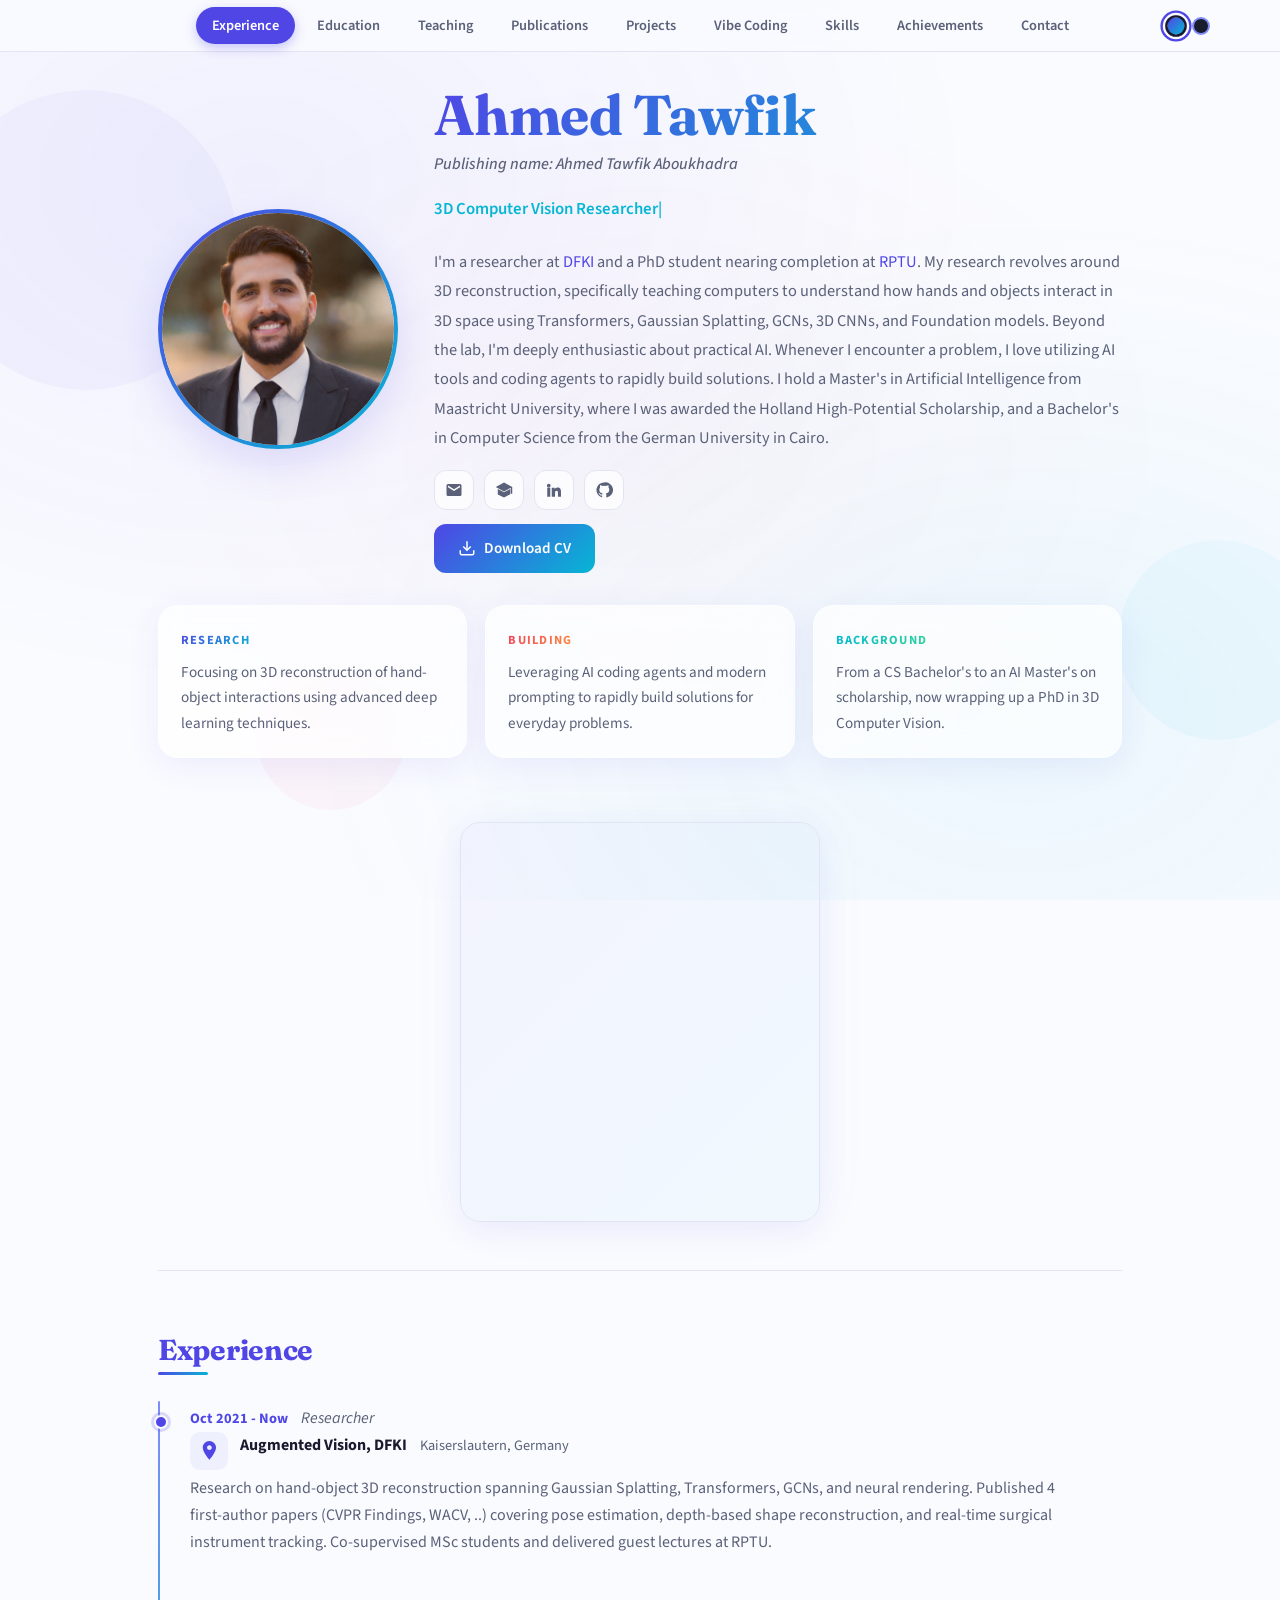
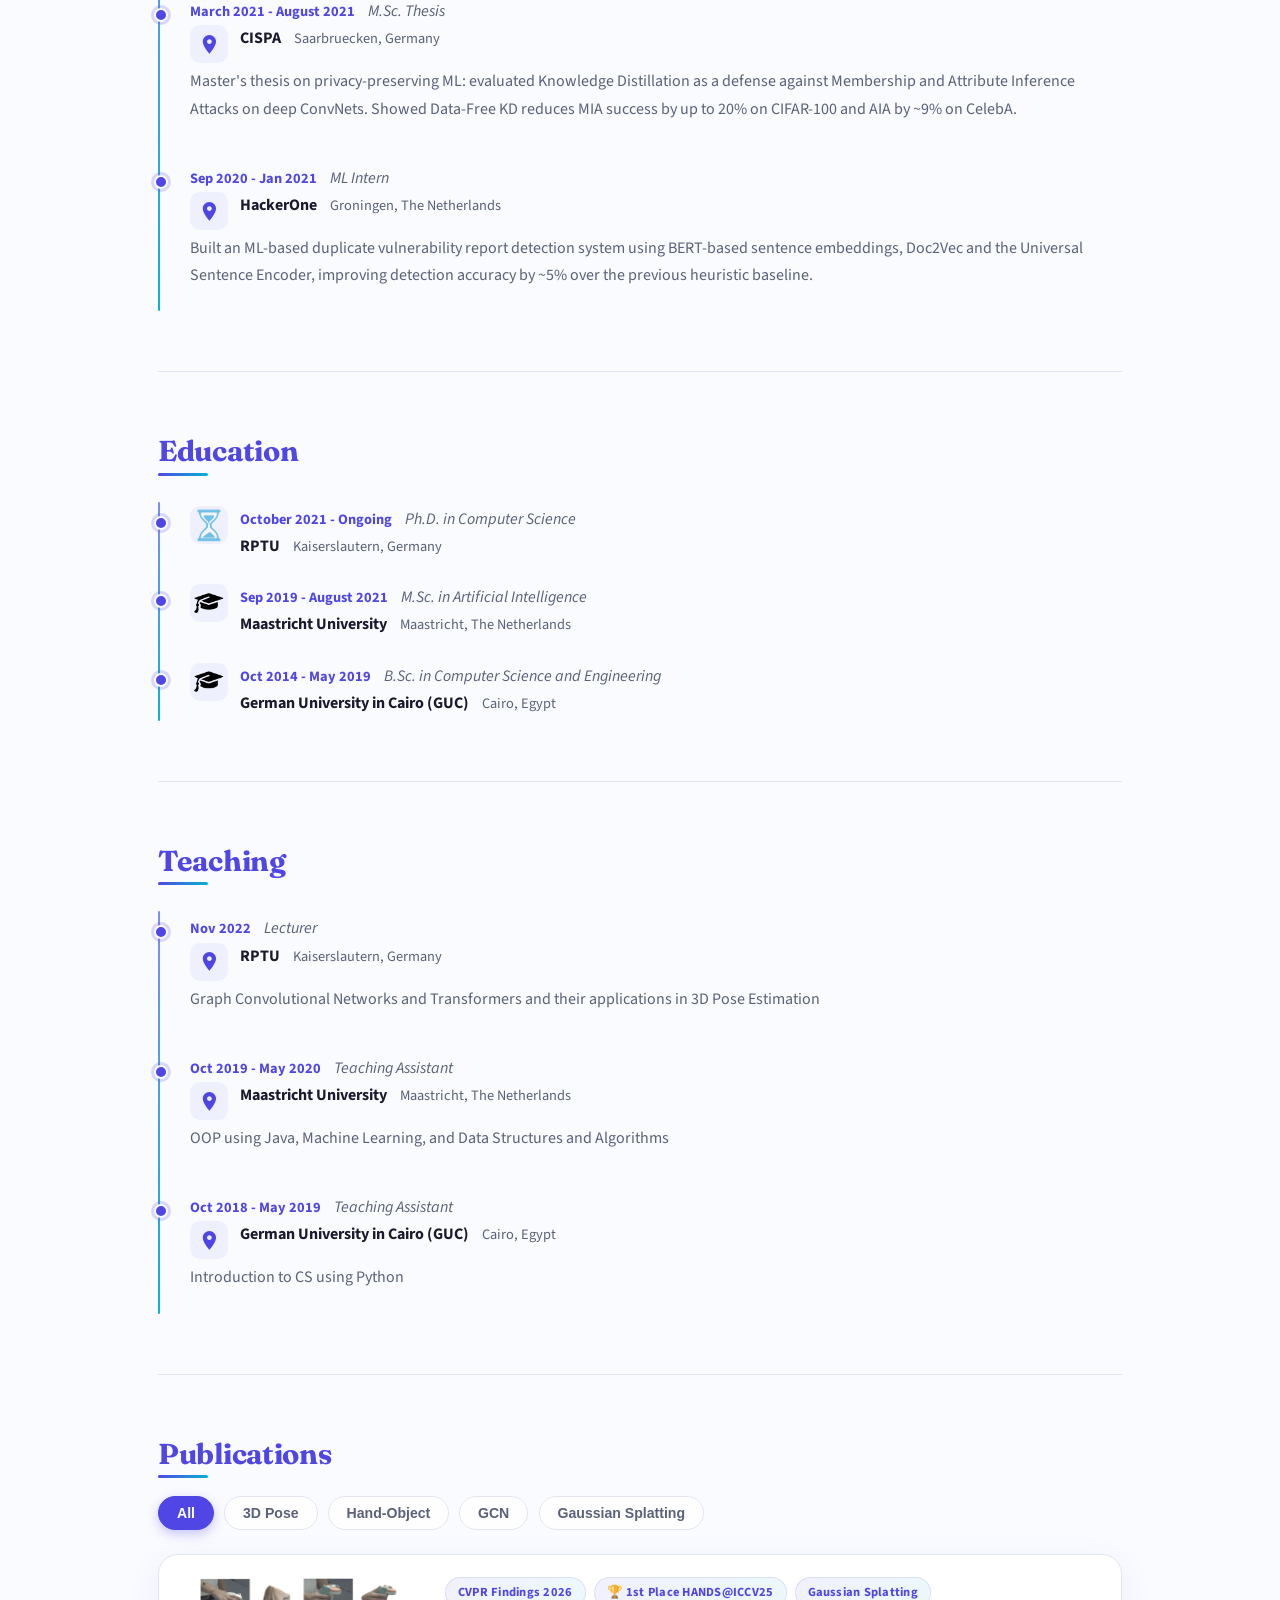
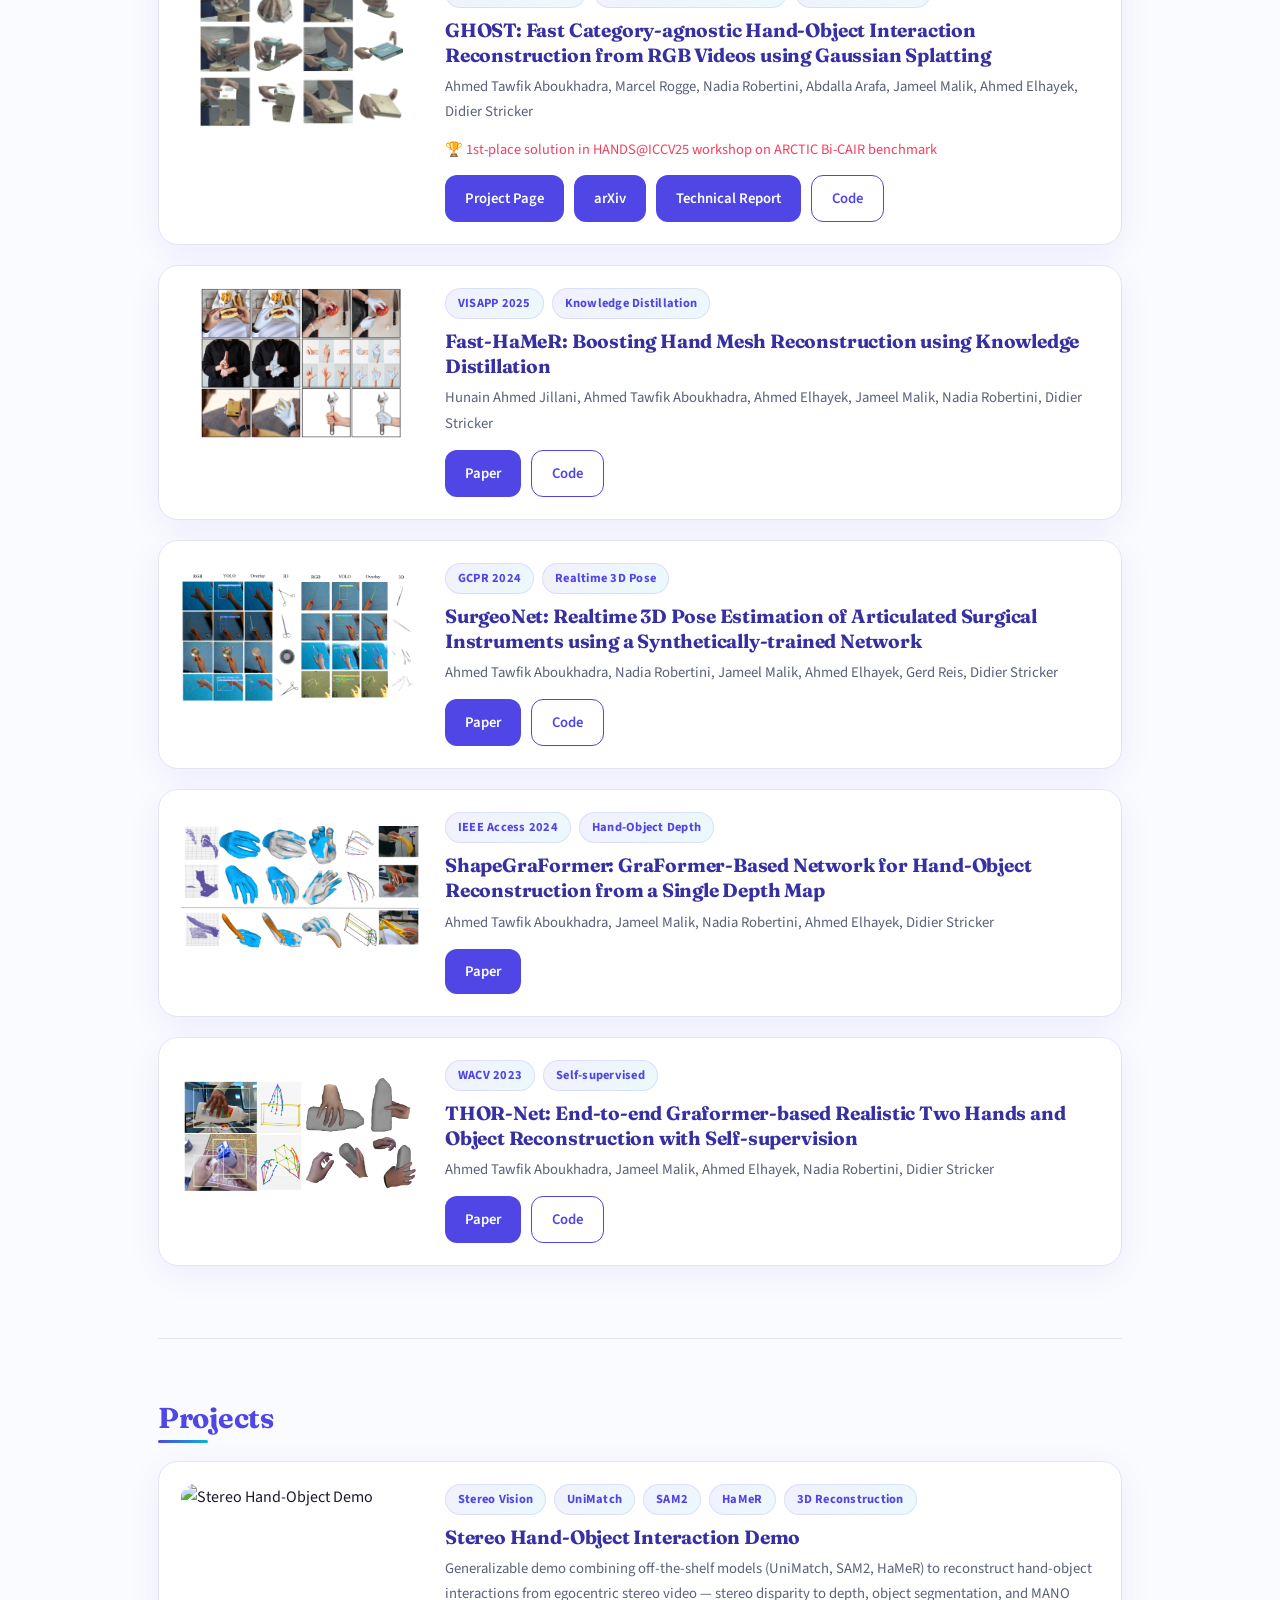
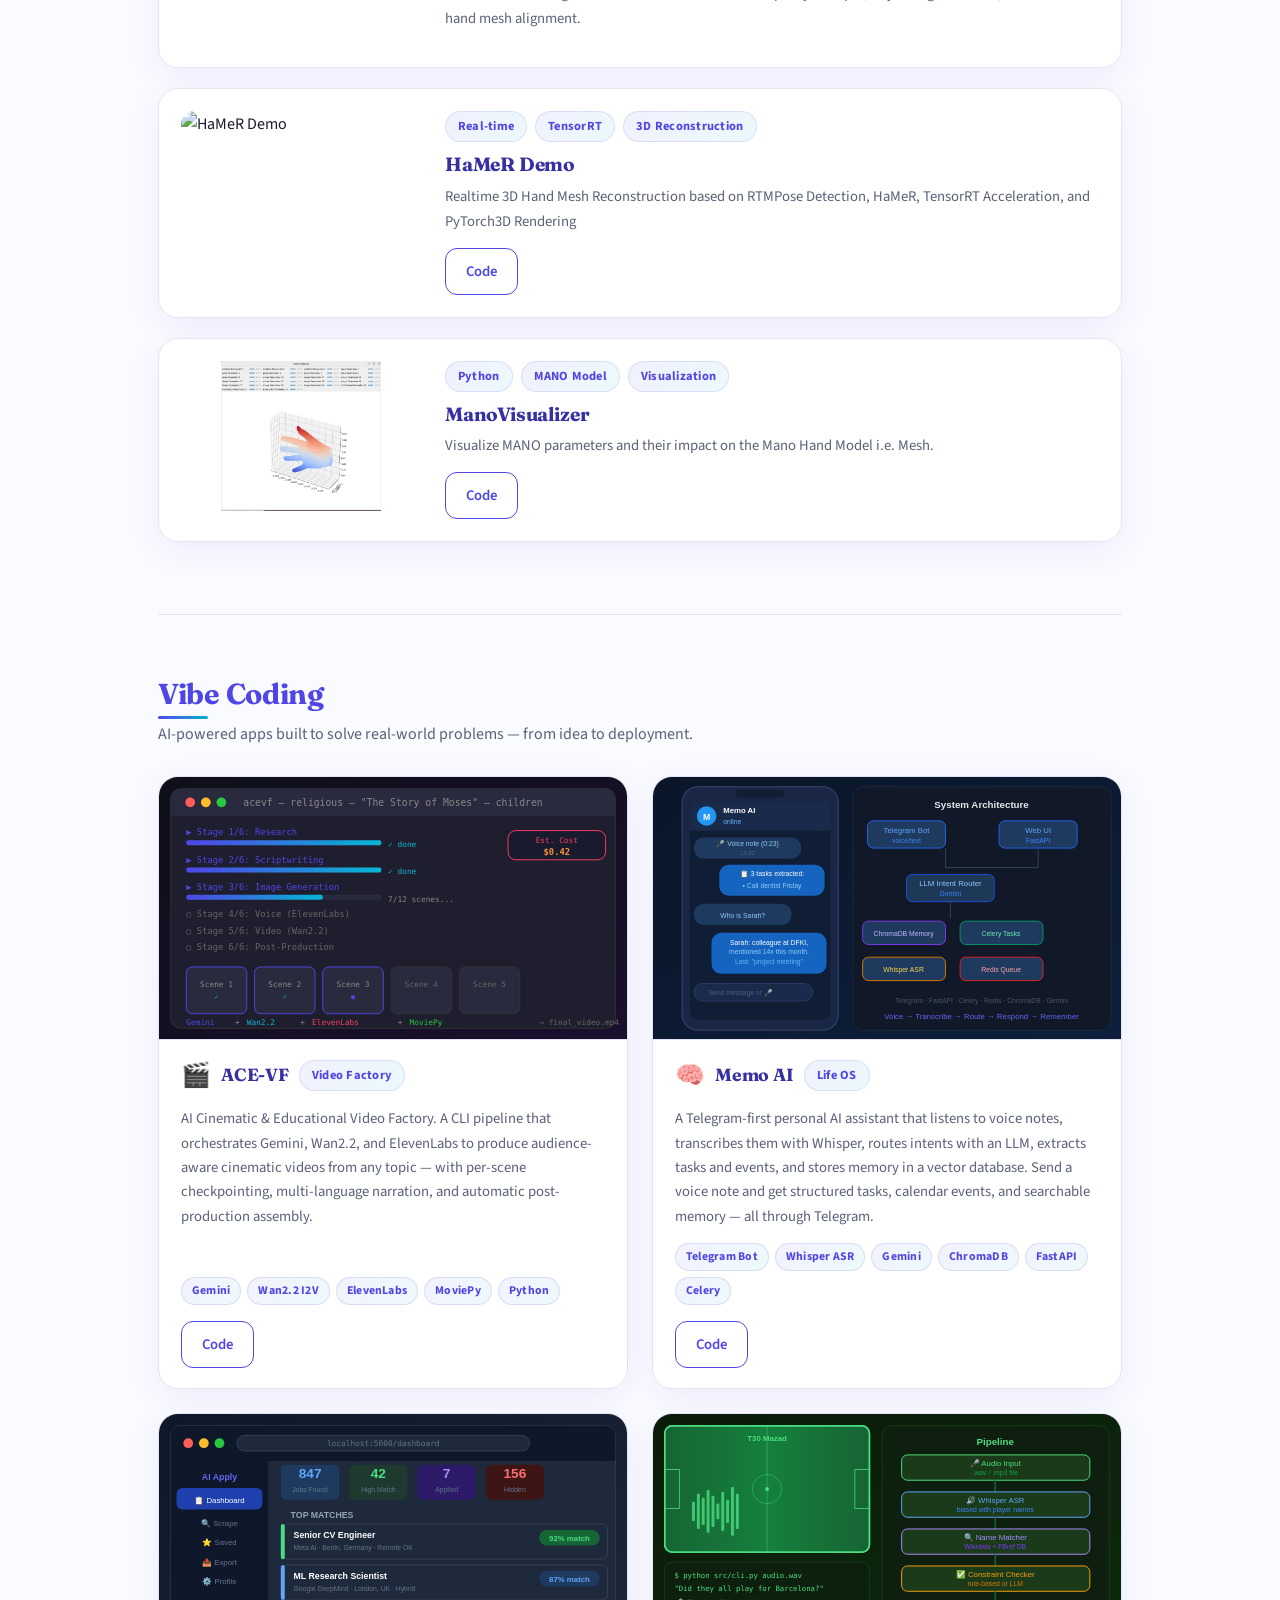
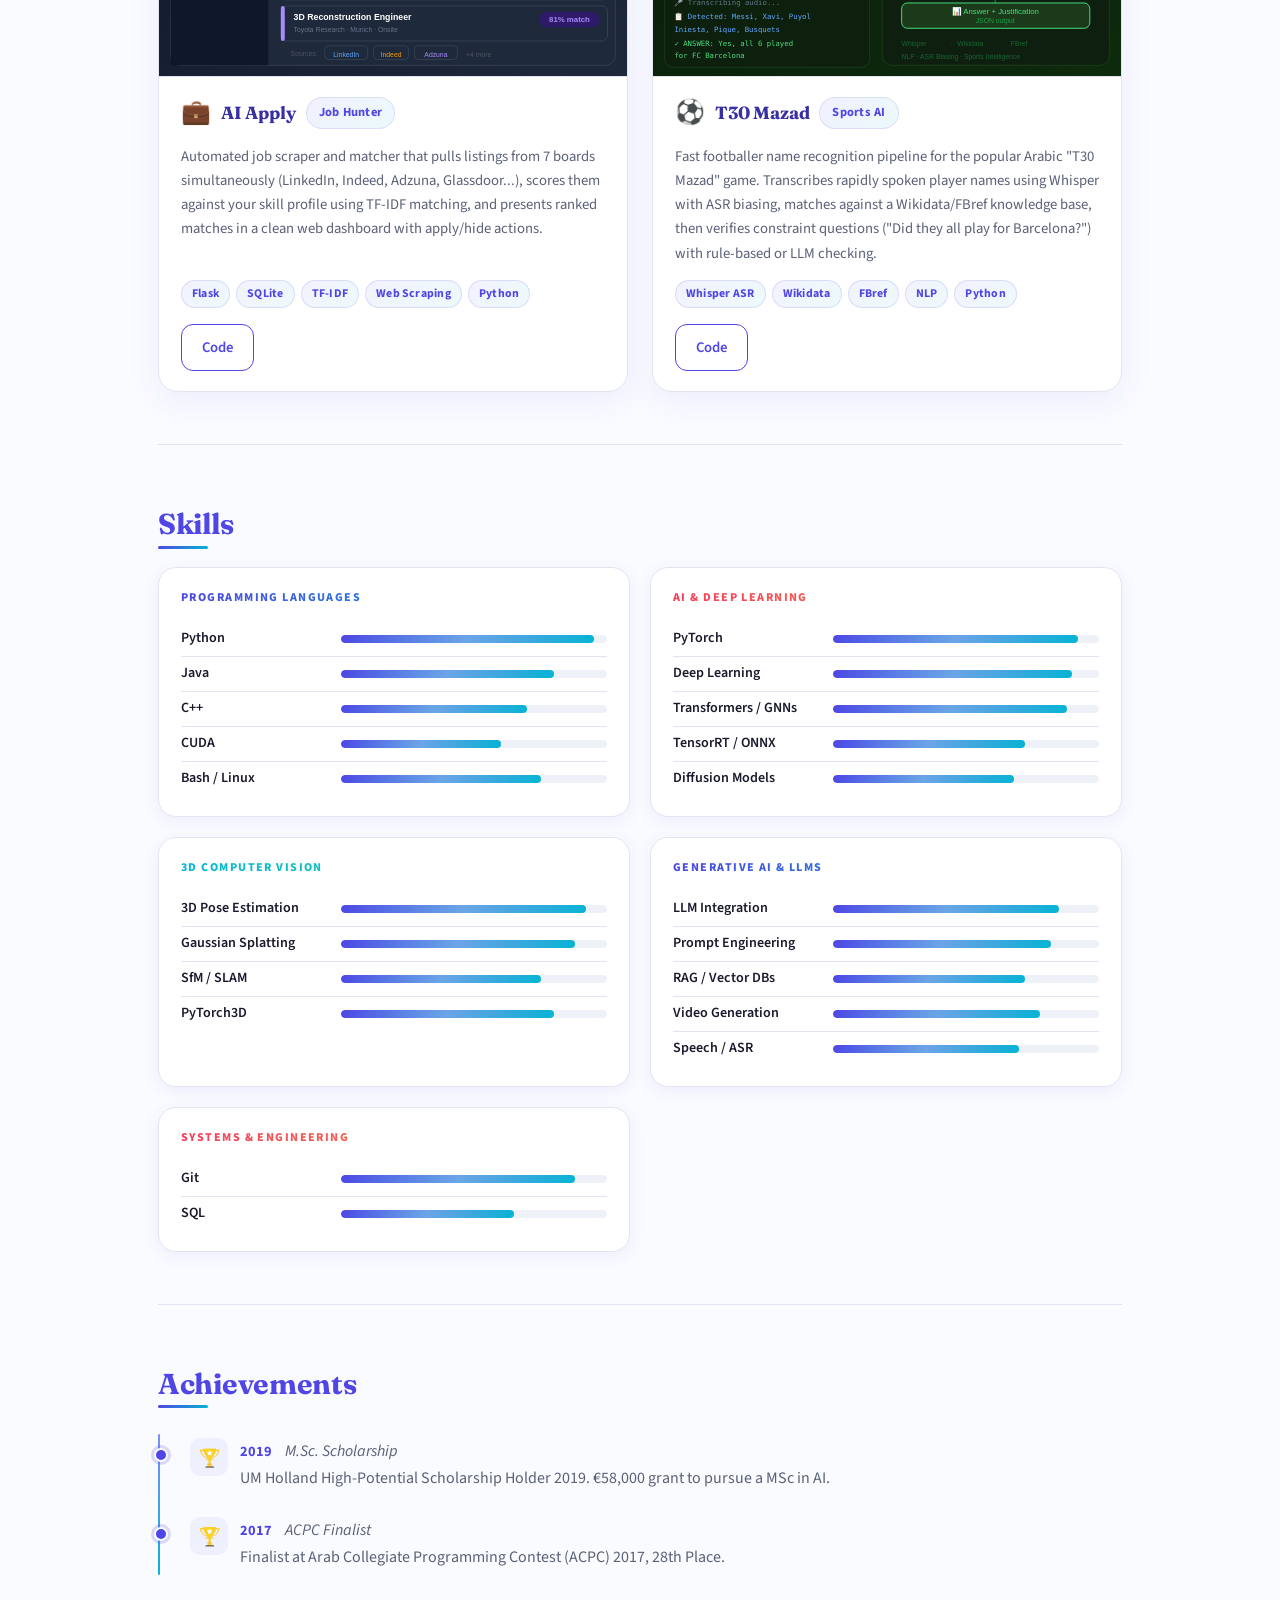
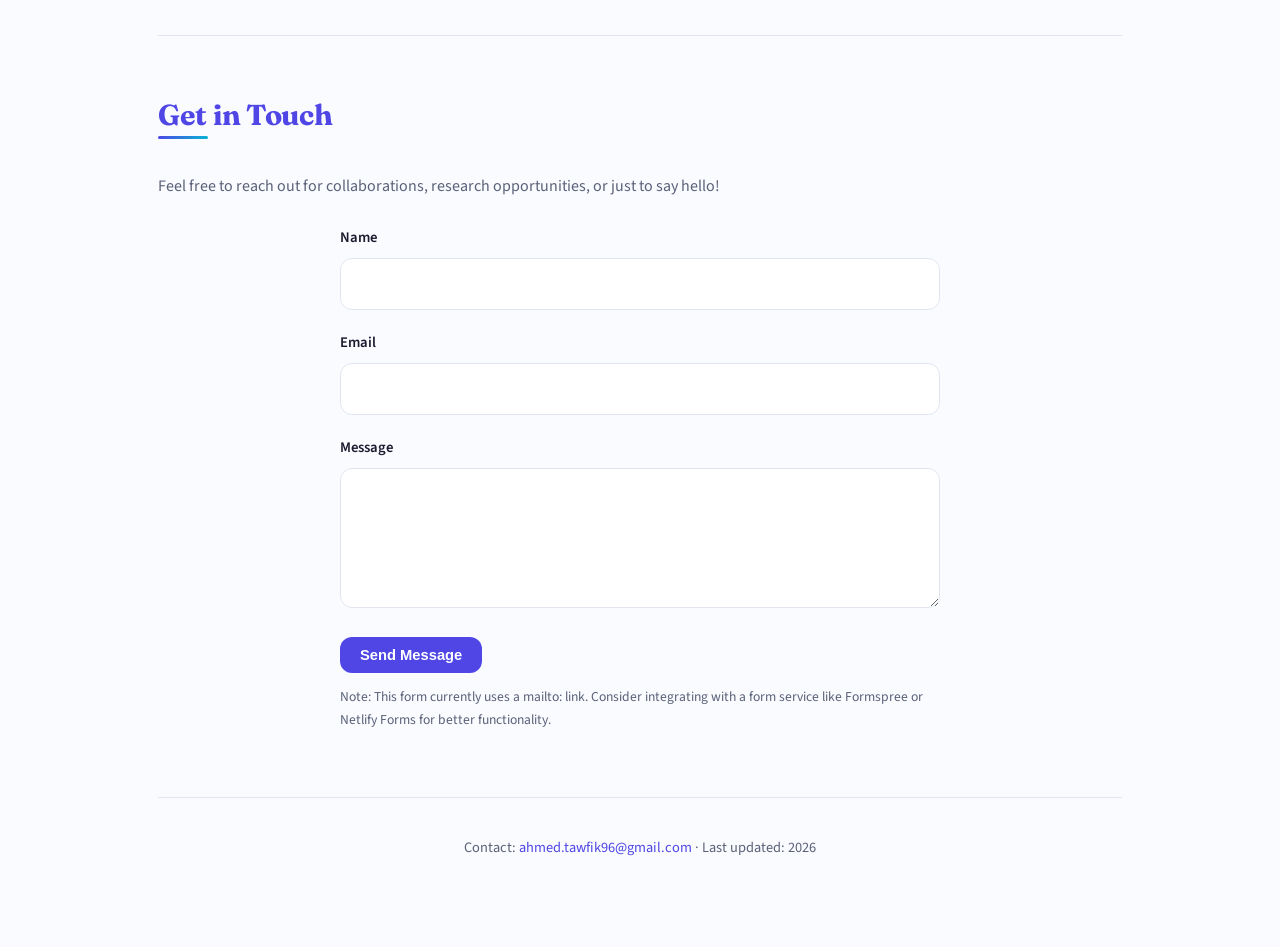
==== index.html @ c63feff5 "Merge branch 'master' of github.com:ATAboukhadra/ATAboukhadra.github.io" ====
<!DOCTYPE html>
<html lang="en">

<head>
	<!-- Google tag (gtag.js) -->
	<script async src="https://www.googletagmanager.com/gtag/js?id=G-NHBQ586B9T"></script>
	<script>
		window.dataLayer = window.dataLayer || [];
		function gtag(){dataLayer.push(arguments);}
		gtag('js', new Date());
		gtag('config', 'G-NHBQ586B9T');
	</script>
	<meta charset="UTF-8">
	<meta name="viewport" content="width=device-width, initial-scale=1">
	<meta name="robots" content="index, follow">
	<title>Ahmed Tawfik Aboukhadra - Researcher & PhD Student</title>
	<meta name="description" content="Ahmed Tawfik Aboukhadra - Researcher at DFKI and PhD student at RPTU, specializing in hand-object pose estimation and 3D reconstruction using deep learning, GCNs, and transformers.">
	<meta name="author" content="Ahmed Tawfik Aboukhadra">
	<meta name="keywords" content="Computer Vision, Deep Learning, 3D Pose Estimation, Hand-Object Reconstruction, Machine Learning, AI Research, DFKI, RPTU">
	
	<!-- Open Graph / Facebook -->
	<meta property="og:type" content="website">
	<meta property="og:url" content="https://ataboukhadra.github.io/">
	<meta property="og:title" content="Ahmed Tawfik Aboukhadra - Researcher & PhD Student">
	<meta property="og:description" content="Researcher at DFKI specializing in hand-object pose estimation and 3D reconstruction using deep learning.">
	<meta property="og:image" content="https://ataboukhadra.github.io/images/photo.png">
	
	<!-- Twitter -->
	<meta property="twitter:card" content="summary_large_image">
	<meta property="twitter:url" content="https://ataboukhadra.github.io/">
	<meta property="twitter:title" content="Ahmed Tawfik Aboukhadra - Researcher & PhD Student">
	<meta property="twitter:description" content="Researcher at DFKI specializing in hand-object pose estimation and 3D reconstruction using deep learning.">
	<meta property="twitter:image" content="https://ataboukhadra.github.io/images/photo.png">
	
	<link rel="preconnect" href="https://fonts.googleapis.com">
	<link rel="preconnect" href="https://fonts.gstatic.com" crossorigin>
	<link
		href="https://fonts.googleapis.com/css2?family=Fraunces:wght@400;600;700&family=Source+Sans+3:wght@400;500;600&display=swap"
		rel="stylesheet">
	<link rel="stylesheet" href="style.css">
	<link rel="icon" type="image/svg+xml" href="data:image/svg+xml,%3Csvg xmlns='http://www.w3.org/2000/svg' viewBox='0 0 100 100'%3E%3Ctext y='0.9em' font-size='90'%3E🎓%3C/text%3E%3C/svg%3E">
	<!-- 3D Model Viewer -->
	<script type="module" src="https://ajax.googleapis.com/ajax/libs/model-viewer/3.5.0/model-viewer.min.js"></script>
	<meta name="google-site-verification" content="S0KA4ZX9ah0zyzbKDrIaWTyXN75Qyra7mGosFQk9ok8" />
	
	<!-- JSON-LD Structured Data -->
	<script type="application/ld+json">
	{
		"@context": "https://schema.org",
		"@type": "Person",
		"name": "Ahmed Tawfik",
		"alternateName": "Ahmed Tawfik Aboukhadra",
		"jobTitle": "Researcher & PhD Student",
		"affiliation": [
			{
				"@type": "Organization",
				"name": "DFKI - German Research Center for Artificial Intelligence"
			},
			{
				"@type": "Organization",
				"name": "RPTU Kaiserslautern"
			}
		],
		"alumniOf": [
			{
				"@type": "Organization",
				"name": "Maastricht University"
			},
			{
				"@type": "Organization",
				"name": "German University in Cairo"
			}
		],
		"email": "ahmed.tawfik96@gmail.com",
		"url": "https://ataboukhadra.github.io",
		"sameAs": [
			"https://github.com/ATAboukhadra",
			"https://www.linkedin.com/in/ahmed-tawfik-aboukhadra/",
			"https://scholar.google.com/citations?user=VmkFR2UAAAAJ&hl=en"
		]
	}
	</script>
</head>

<body>
	<!-- Floating decorative shapes -->
	<div class="floating-shapes">
		<div class="floating-shape"></div>
		<div class="floating-shape"></div>
		<div class="floating-shape"></div>
	</div>

	<header class="site-header">
		<nav class="site-nav">
			<button class="mobile-menu-toggle" id="mobile-menu-toggle" aria-label="Toggle navigation menu">
				<span></span>
				<span></span>
				<span></span>
			</button>
			<div class="theme-picker" role="group" aria-label="Choose color theme">
				<button class="theme-dot active" data-theme="ocean" title="Light" aria-label="Light theme" style="background: linear-gradient(135deg,#4f46e5,#06b6d4)"></button>
				<button class="theme-dot" data-theme="dark" title="Dark" aria-label="Dark theme" style="background: #1a1d2e; border: 2px solid #818cf8"></button>
			</div>
			<ul>
				<li><a class="nav-link" href="#experience">Experience</a></li>
				<li><a class="nav-link" href="#education">Education</a></li>
				<li><a class="nav-link" href="#teaching">Teaching</a></li>
				<li><a class="nav-link" href="#publications">Publications</a></li>
				<li><a class="nav-link" href="#projects">Projects</a></li>
				<li><a class="nav-link" href="#vibe-coding">Vibe Coding</a></li>
				<li><a class="nav-link" href="#skills">Skills</a></li>
				<li><a class="nav-link" href="#achievements">Achievements</a></li>
				<li><a class="nav-link" href="#contact">Contact</a></li>
			</ul>
		</nav>
	</header>

	<div class="container">
		<section class="intro-section">
			<div class="profile-info">
				<div class="profile-visuals">
					<div class="profile-image">
						<img src="images/photo.png" alt="Ahmed Tawfik Aboukhadra">
					</div>
				</div>
				<div class="profile-intro">
					<h1>Ahmed Tawfik</h1>
					<p class="alt-name-subtitle">Publishing name: Ahmed Tawfik Aboukhadra</p>
					<div class="typing-subtitle">
						<span id="typed-text"></span><span class="cursor">|</span>
					</div>
					<p>I'm a researcher at <a
							href="https://www.dfki.de/web/forschung/forschungsbereiche/erweiterte-realitaet">DFKI</a>
						and a PhD student nearing completion at <a href="https://www.informatik.uni-kl.de/">RPTU</a>. My research revolves around 3D reconstruction, specifically teaching computers to understand how hands and objects interact in 3D space using Transformers, Gaussian Splatting, GCNs, 3D CNNs, and Foundation models.
						Beyond the lab, I'm deeply enthusiastic about practical AI. Whenever I encounter a problem, I love utilizing AI tools and coding agents to rapidly build solutions.
						I hold a Master's in Artificial Intelligence from Maastricht University, where I was awarded the Holland High-Potential Scholarship, and a Bachelor's in Computer Science from the German University in Cairo.</p>
					<div class="social-links">
						<a class="social-link" href="mailto:ahmed.tawfik96@gmail.com" aria-label="Email">
							<svg viewBox="0 0 24 24" role="img" aria-hidden="true">
								<path
									d="M4 4h16a2 2 0 0 1 2 2v12a2 2 0 0 1-2 2H4a2 2 0 0 1-2-2V6a2 2 0 0 1 2-2zm0 4.2 8 5.2 8-5.2V6l-8 5-8-5v2.2z" />
							</svg>
						</a>
						<a class="social-link"
							href="https://scholar.google.com/citations?user=VmkFR2UAAAAJ&hl=en" aria-label="Google Scholar">
							<svg viewBox="0 0 24 24" role="img" aria-hidden="true">
								<path
									d="M12 2 1 8l11 6 9-4.9V17h2V8L12 2zm0 13L3.7 10.6V18L12 22l8.3-4.4v-6.9L12 15z" />
							</svg>
						</a>
						<a class="social-link" href="https://www.linkedin.com/in/ahmed-tawfik-aboukhadra/"
							aria-label="LinkedIn">
							<svg viewBox="0 0 24 24" role="img" aria-hidden="true">
								<path
									d="M4.98 3.5a2.5 2.5 0 1 1 0 5 2.5 2.5 0 0 1 0-5zM3 9h4v12H3zM9 9h3.8v1.7h.1c.5-1 1.8-2 3.7-2 4 0 4.7 2.5 4.7 5.8V21h-4v-5.1c0-1.2 0-2.8-1.8-2.8-1.8 0-2.1 1.4-2.1 2.7V21H9z" />
							</svg>
						</a>
						<a class="social-link" href="https://github.com/ATAboukhadra" aria-label="GitHub">
							<svg viewBox="0 0 24 24" role="img" aria-hidden="true">
								<path
									d="M12 2a10 10 0 0 0-3.2 19.5c.5.1.7-.2.7-.5v-1.8c-2.8.6-3.4-1.3-3.4-1.3-.5-1.2-1.1-1.5-1.1-1.5-.9-.6.1-.6.1-.6 1 .1 1.6 1.1 1.6 1.1.9 1.6 2.4 1.1 3 .8.1-.7.3-1.1.6-1.4-2.2-.3-4.5-1.1-4.5-5a3.9 3.9 0 0 1 1-2.7c-.1-.3-.4-1.4.1-2.8 0 0 .9-.3 2.9 1a10 10 0 0 1 5.2 0c2-1.3 2.9-1 2.9-1 .5 1.4.2 2.5.1 2.8a3.9 3.9 0 0 1 1 2.7c0 3.9-2.3 4.7-4.6 5 .4.4.7 1 .7 2.1v3c0 .3.2.6.7.5A10 10 0 0 0 12 2z" />
							</svg>
						</a>
					</div>
					<a href="cv-ahmed-tawfik.pdf" class="btn btn-cv" download aria-label="Download CV">
						<svg viewBox="0 0 24 24" fill="none" stroke="currentColor" stroke-width="2" style="width: 18px; height: 18px; margin-right: 8px;">
							<path d="M21 15v4a2 2 0 0 1-2 2H5a2 2 0 0 1-2-2v-4"/>
							<polyline points="7 10 12 15 17 10"/>
							<line x1="12" y1="15" x2="12" y2="3"/>
						</svg>
						Download CV
					</a>
				</div>
			</div>

			<div class="highlights">
				<div class="highlight-card">
					<span class="highlight-label">Research</span>
					<p>Focusing on 3D reconstruction of hand-object interactions using advanced deep learning techniques.</p>
				</div>
				<div class="highlight-card">
					<span class="highlight-label">Building</span>
					<p>Leveraging AI coding agents and modern prompting to rapidly build solutions for everyday problems.</p>
				</div>
				<div class="highlight-card">
					<span class="highlight-label">Background</span>
					<p>From a CS Bachelor's to an AI Master's on scholarship, now wrapping up a PhD in 3D Computer Vision.</p>
				</div>
			</div>

			<!-- <div class="stats-bar">
				<div class="stat-item">
					<span class="stat-number" data-target="4">0</span>
					<span class="stat-label">Publications</span>
				</div>
				<div class="stat-item">
					<span class="stat-number" data-target="4">0</span>
					<span class="stat-label">Years Research</span>
				</div>
				<div class="stat-item">
					<span class="stat-number" data-target="1">0</span>
					<span class="stat-label">1st Place Awards</span>
				</div>
				<div class="stat-item">
					<span class="stat-number" data-target="3">0</span>
					<span class="stat-label">Countries</span>
				</div>
			</div> -->

			<div class="avatar-viewer-container">
				<model-viewer
					src="avatars/model.glb"
					alt="Ahmed Tawfik Aboukhadra 3D Avatar"
					camera-controls
					disable-zoom
					interaction-prompt="none"
					camera-orbit="0deg 75deg 3.5m"
					min-camera-orbit="auto 45deg auto"
					max-camera-orbit="auto 110deg auto"
					environment-image="neutral"
					shadow-intensity="0.5"
					autoplay
					animation-crossfade-duration="0.3"
				></model-viewer>
			</div>
		</section>

		<hr class="section-divider">

		<section id="experience" class="section">
			<h2>Experience</h2>
			<ul>
				<li>
					<div class="exp-info">
						<div><span class="exp-date">Oct 2021 - Now</span>
							<span class="exp-position">Researcher</span>
						</div>
						<div>
						<div class="exp-logo">
							<svg viewBox="0 0 24 24" fill="currentColor" aria-hidden="true">
								<path d="M12 2C8.13 2 5 5.13 5 9c0 5.25 7 13 7 13s7-7.75 7-13c0-3.87-3.13-7-7-7zm0 9.5c-1.38 0-2.5-1.12-2.5-2.5s1.12-2.5 2.5-2.5 2.5 1.12 2.5 2.5-1.12 2.5-2.5 2.5z"/>
							</svg>
						</div>
							<span class="exp-company">Augmented Vision, DFKI</span>
							<span class="exp-location">Kaiserslautern, Germany</span>
						</div>
						<div class="exp-description">Research on hand-object 3D reconstruction spanning Gaussian Splatting, Transformers, GCNs, and neural rendering. Published 4 first-author papers (CVPR Findings, WACV, ..) covering pose estimation, depth-based shape reconstruction, and real-time surgical instrument tracking. Co-supervised MSc students and delivered guest lectures at RPTU.</div>
					</div>
				</li>
				<li>
					<div class="exp-info">
						<div><span class="exp-date">March 2021 - August 2021</span>
							<span class="exp-position">M.Sc. Thesis</span>
						</div>
						<div>
							<div class="exp-logo">
								<svg viewBox="0 0 24 24" fill="currentColor" aria-hidden="true">
									<path d="M12 2C8.13 2 5 5.13 5 9c0 5.25 7 13 7 13s7-7.75 7-13c0-3.87-3.13-7-7-7zm0 9.5c-1.38 0-2.5-1.12-2.5-2.5s1.12-2.5 2.5-2.5 2.5 1.12 2.5 2.5-1.12 2.5-2.5 2.5z"/>
								</svg>
							</div>
							<span class="exp-company">CISPA</span>
							<span class="exp-location">Saarbruecken, Germany</span>
						</div>
						<div class="exp-description">Master's thesis on privacy-preserving ML: evaluated Knowledge Distillation as a defense against Membership and Attribute Inference Attacks on deep ConvNets. Showed Data-Free KD reduces MIA success by up to 20% on CIFAR-100 and AIA by ~9% on CelebA.</div>
					</div>
				</li>
				<li>
					<div class="exp-info">
						<div><span class="exp-date">Sep 2020 - Jan 2021</span>
							<span class="exp-position">ML Intern</span>
						</div>
						<div>
							<div class="exp-logo">
								<svg viewBox="0 0 24 24" fill="currentColor" aria-hidden="true">
									<path d="M12 2C8.13 2 5 5.13 5 9c0 5.25 7 13 7 13s7-7.75 7-13c0-3.87-3.13-7-7-7zm0 9.5c-1.38 0-2.5-1.12-2.5-2.5s1.12-2.5 2.5-2.5 2.5 1.12 2.5 2.5-1.12 2.5-2.5 2.5z"/>
								</svg>
							</div>
							<span class="exp-company">HackerOne</span>
							<span class="exp-location">Groningen, The Netherlands</span>
						</div>
						<div class="exp-description">Built an ML-based duplicate vulnerability report detection system using BERT-based sentence embeddings, Doc2Vec and the Universal Sentence Encoder, improving detection accuracy by ~5% over the previous heuristic baseline.</div>
					</div>
				</li>
			</ul>
		</section>

		<hr class="section-divider">

		<section id="education" class="section">
			<h2>Education</h2>
			<ul>
				<li>
					<div class="ed-info">
						<div class="ed-logo"><img src="images/hourglass.png" alt="Location"></div>
						<div><span class="exp-date">October 2021 - Ongoing</span>
							<span class="exp-position">Ph.D. in Computer Science</span>
						</div>
						<div>
							<span class="exp-company">RPTU</span>
							<span class="exp-location">Kaiserslautern, Germany</span>
						</div>
					</div>
				</li>
				<li>
					<div class="ed-info">
						<div class="ed-logo"><img src="images/grad.png" alt="Location"></div>
						<div><span class="exp-date">Sep 2019 - August 2021</span>
							<span class="exp-position">M.Sc. in Artificial Intelligence</span>
						</div>
						<div>
							<span class="exp-company">Maastricht University</span>
							<span class="exp-location">Maastricht, The Netherlands</span>
						</div>
					</div>
				</li>
				<li>
					<div class="ed-info">
						<div class="ed-logo"><img src="images/grad.png" alt="Location"></div>
						<div>
							<span class="exp-date">Oct 2014 - May 2019</span>
							<span class="exp-position">B.Sc. in Computer Science and Engineering</span>
						</div>
						<div>
							<span class="exp-company">German University in Cairo (GUC)</span>
							<span class="exp-location">Cairo, Egypt</span>
						</div>
					</div>
				</li>
			</ul>
		</section>

		<hr class="section-divider">

		<section id="teaching" class="section">
			<h2>Teaching</h2>
			<ul>
				<li>
					<div class="exp-info">
						<div><span class="exp-date">Nov 2022</span>
							<span class="exp-position">Lecturer</span>
						</div>
						<div>
							<div class="exp-logo">
								<svg viewBox="0 0 24 24" fill="currentColor" aria-hidden="true">
									<path d="M12 2C8.13 2 5 5.13 5 9c0 5.25 7 13 7 13s7-7.75 7-13c0-3.87-3.13-7-7-7zm0 9.5c-1.38 0-2.5-1.12-2.5-2.5s1.12-2.5 2.5-2.5 2.5 1.12 2.5 2.5-1.12 2.5-2.5 2.5z"/>
								</svg>
							</div>
							<span class="exp-company">RPTU</span>
							<span class="exp-location">Kaiserslautern, Germany</span>
						</div>
						<div class="exp-description">Graph Convolutional Networks and Transformers and their applications in
							3D Pose Estimation</div>
					</div>
				</li>
				<li>
					<div class="exp-info">
						<div><span class="exp-date">Oct 2019 - May 2020</span>
							<span class="exp-position">Teaching Assistant</span>
						</div>
						<div>
							<div class="exp-logo">
								<svg viewBox="0 0 24 24" fill="currentColor" aria-hidden="true">
									<path d="M12 2C8.13 2 5 5.13 5 9c0 5.25 7 13 7 13s7-7.75 7-13c0-3.87-3.13-7-7-7zm0 9.5c-1.38 0-2.5-1.12-2.5-2.5s1.12-2.5 2.5-2.5 2.5 1.12 2.5 2.5-1.12 2.5-2.5 2.5z"/>
								</svg>
							</div>
							<span class="exp-company">Maastricht University</span>
							<span class="exp-location">Maastricht, The Netherlands</span>
						</div>
						<div class="exp-description">OOP using Java, Machine Learning, and Data Structures and Algorithms</div>
					</div>
				</li>
				<li>
					<div class="exp-info">
						<div><span class="exp-date">Oct 2018 - May 2019</span>
							<span class="exp-position">Teaching Assistant</span>
						</div>
						<div>
							<div class="exp-logo">
								<svg viewBox="0 0 24 24" fill="currentColor" aria-hidden="true">
									<path d="M12 2C8.13 2 5 5.13 5 9c0 5.25 7 13 7 13s7-7.75 7-13c0-3.87-3.13-7-7-7zm0 9.5c-1.38 0-2.5-1.12-2.5-2.5s1.12-2.5 2.5-2.5 2.5 1.12 2.5 2.5-1.12 2.5-2.5 2.5z"/>
								</svg>
							</div>
							<span class="exp-company">German University in Cairo (GUC)</span>
							<span class="exp-location">Cairo, Egypt</span>
						</div>
						<div class="exp-description">Introduction to CS using Python</div>
					</div>
				</li>
			</ul>
		</section>

		<hr class="section-divider">

		<section id="publications" class="section">
			<h2>Publications</h2>
			<div class="filter-container">
				<button class="filter-btn active" data-filter="all">All</button>
				<button class="filter-btn" data-filter="3d-pose">3D Pose</button>
				<button class="filter-btn" data-filter="hand-object">Hand-Object</button>
				<button class="filter-btn" data-filter="gcn">GCN</button>
				<button class="filter-btn" data-filter="gaussian-splatting">Gaussian Splatting</button>
			</div>
			<ul id="publications-list">
				<li class="publication-item" data-tags="hand-object 3d-pose gaussian-splatting">
					<article class="project">
						<div class="project-gallery">
							<div class="gallery-container">
								<img src="images/GHOST1.png" alt="GHOST" class="gallery-image active">
								<!-- <iframe src="images/GHOST2.pdf" class="gallery-image gallery-pdf" title="GHOST Results"></iframe> -->
							</div>
							<button class="gallery-nav gallery-prev" aria-label="Previous image">
								<svg viewBox="0 0 24 24" fill="none" stroke="currentColor" stroke-width="2">
									<polyline points="15 18 9 12 15 6"></polyline>
								</svg>
							</button>
							<button class="gallery-nav gallery-next" aria-label="Next image">
								<svg viewBox="0 0 24 24" fill="none" stroke="currentColor" stroke-width="2">
									<polyline points="9 18 15 12 9 6"></polyline>
								</svg>
							</button>
							<div class="gallery-indicators"></div>
						</div>
						<div class="project-info">
							<div class="project-meta">
								<span class="badge">CVPR Findings 2026</span>
								<span class="badge">🏆 1st Place HANDS@ICCV25</span>
								<span class="badge">Gaussian Splatting</span>
							</div>
							<h3>GHOST: Fast Category-agnostic Hand-Object Interaction Reconstruction from RGB Videos using Gaussian Splatting</h3>
							<p class="project-authors">Ahmed Tawfik Aboukhadra, Marcel Rogge, Nadia Robertini, Abdalla Arafa, Jameel Malik, Ahmed Elhayek, Didier Stricker</p>
							<p style="font-size: 0.9rem; color: var(--secondary); margin-top: 8px; margin-bottom: 12px;">🏆 1st-place solution in HANDS@ICCV25 workshop on ARCTIC Bi-CAIR benchmark</p>
							<div class="project-actions">
								<a class="btn" href="ghost/">Project Page</a>
								<a class="btn" href="https://arxiv.org/abs/2603.18912">arXiv</a>
								<a class="btn" href="https://hands-workshop.org/files/2025/DFKI-AV.pdf">Technical Report</a>
								<a class="btn btn-outline" href="https://github.com/ATAboukhadra/GHOST">Code</a>
							</div>
						</div>
					</article>
				</li>
				<li class="publication-item" data-tags="3d-pose">
					<article class="project">
						<div class="project-gallery">
							<div class="gallery-container">
								<img src="images/fast_hamer.png" alt="Fast-HaMeR" class="gallery-image active">
							</div>
							<button class="gallery-nav gallery-prev" aria-label="Previous image">
								<svg viewBox="0 0 24 24" fill="none" stroke="currentColor" stroke-width="2">
									<polyline points="15 18 9 12 15 6"></polyline>
								</svg>
							</button>
							<button class="gallery-nav gallery-next" aria-label="Next image">
								<svg viewBox="0 0 24 24" fill="none" stroke="currentColor" stroke-width="2">
									<polyline points="9 18 15 12 9 6"></polyline>
								</svg>
							</button>
							<div class="gallery-indicators"></div>
						</div>
						<div class="project-info">
							<div class="project-meta">
								<span class="badge">VISAPP 2025</span>
								<span class="badge">Knowledge Distillation</span>
							</div>
							<h3>Fast-HaMeR: Boosting Hand Mesh Reconstruction using Knowledge Distillation</h3>
							<p class="project-authors">Hunain Ahmed Jillani, Ahmed Tawfik Aboukhadra, Ahmed Elhayek, Jameel Malik, Nadia Robertini, Didier Stricker</p>
							<div class="project-actions">
								<a class="btn" href="https://www.dfki.de/fileadmin/user_upload/import/16578_Fast-HaMeR_CR_Updated.pdf">Paper</a>
								<a class="btn btn-outline" href="https://github.com/hunainahmedj/Fast-HaMeR">Code</a>
							</div>
						</div>
					</article>
				</li>
				<li class="publication-item" data-tags="3d-pose gcn">
					<article class="project">
						<div class="project-gallery">
							<div class="gallery-container">
								<img src="images/SurgeoNet.jpg" alt="SurgeoNet" class="gallery-image active">
								<!-- Add more images/GIFs here: -->
								<!-- <img src="images/SurgeoNet-demo.gif" alt="SurgeoNet Demo" class="gallery-image"> -->
								<!-- <img src="images/SurgeoNet-results.jpg" alt="SurgeoNet Results" class="gallery-image"> -->
							</div>
							<button class="gallery-nav gallery-prev" aria-label="Previous image">
								<svg viewBox="0 0 24 24" fill="none" stroke="currentColor" stroke-width="2">
									<polyline points="15 18 9 12 15 6"></polyline>
								</svg>
							</button>
							<button class="gallery-nav gallery-next" aria-label="Next image">
								<svg viewBox="0 0 24 24" fill="none" stroke="currentColor" stroke-width="2">
									<polyline points="9 18 15 12 9 6"></polyline>
								</svg>
							</button>
							<div class="gallery-indicators"></div>
						</div>
						<div class="project-info">
							<div class="project-meta">
								<span class="badge">GCPR 2024</span>
								<span class="badge">Realtime 3D Pose</span>
							</div>
							<h3>SurgeoNet: Realtime 3D Pose Estimation of Articulated Surgical Instruments using a
								Synthetically-trained Network</h3>
							<p class="project-authors">Ahmed Tawfik Aboukhadra, Nadia Robertini, Jameel Malik, Ahmed Elhayek,
								Gerd Reis, Didier Stricker</p>
							<div class="project-actions">
							<a class="btn" href="https://arxiv.org/pdf/2410.01293">Paper</a>
								<a class="btn btn-outline" href="https://github.com/ATAboukhadra/SurgeoNet">Code</a>
							</div>
						</div>
					</article>
				</li>
				<li class="publication-item" data-tags="hand-object 3d-pose gcn">
					<article class="project">
						<div class="project-gallery">
							<div class="gallery-container">
								<img src="images/ShapeGraFormer.png" alt="ShapeGraFormer" class="gallery-image active">
								<!-- Add more images/GIFs here: -->
								<!-- <img src="images/ShapeGraFormer-demo.gif" alt="ShapeGraFormer Demo" class="gallery-image"> -->
								<!-- <img src="images/ShapeGraFormer-results.jpg" alt="ShapeGraFormer Results" class="gallery-image"> -->
							</div>
							<button class="gallery-nav gallery-prev" aria-label="Previous image">
								<svg viewBox="0 0 24 24" fill="none" stroke="currentColor" stroke-width="2">
									<polyline points="15 18 9 12 15 6"></polyline>
								</svg>
							</button>
							<button class="gallery-nav gallery-next" aria-label="Next image">
								<svg viewBox="0 0 24 24" fill="none" stroke="currentColor" stroke-width="2">
									<polyline points="9 18 15 12 9 6"></polyline>
								</svg>
							</button>
							<div class="gallery-indicators"></div>
						</div>
						<div class="project-info">
							<div class="project-meta">
								<span class="badge">IEEE Access 2024</span>
								<span class="badge">Hand-Object Depth</span>
							</div>
							<h3>ShapeGraFormer: GraFormer-Based Network for Hand-Object Reconstruction from a Single
								Depth Map</h3>
							<p class="project-authors">Ahmed Tawfik Aboukhadra, Jameel Malik, Nadia Robertini, Ahmed Elhayek,
								Didier Stricker</p>
							<div class="project-actions">
								<a class="btn" href="https://ieeexplore.ieee.org/stamp/stamp.jsp?arnumber=10639406">Paper</a>
							</div>
						</div>
					</article>
				</li>
				<li class="publication-item" data-tags="hand-object 3d-pose gcn">
					<article class="project">
						<div class="project-gallery">
							<div class="gallery-container">
								<img src="images/thor.png" alt="THOR-Net" class="gallery-image active">
								<!-- Add more images/GIFs here: -->
								<!-- <img src="images/thor-demo.gif" alt="THOR-Net Demo" class="gallery-image"> -->
								<!-- <img src="images/thor-results.jpg" alt="THOR-Net Results" class="gallery-image"> -->
							</div>
							<button class="gallery-nav gallery-prev" aria-label="Previous image">
								<svg viewBox="0 0 24 24" fill="none" stroke="currentColor" stroke-width="2">
									<polyline points="15 18 9 12 15 6"></polyline>
								</svg>
							</button>
							<button class="gallery-nav gallery-next" aria-label="Next image">
								<svg viewBox="0 0 24 24" fill="none" stroke="currentColor" stroke-width="2">
									<polyline points="9 18 15 12 9 6"></polyline>
								</svg>
							</button>
							<div class="gallery-indicators"></div>
						</div>
						<div class="project-info">
							<div class="project-meta">
								<span class="badge">WACV 2023</span>
								<span class="badge">Self-supervised</span>
							</div>
							<h3>THOR-Net: End-to-end Graformer-based Realistic Two Hands and Object Reconstruction with
								Self-supervision</h3>
							<p class="project-authors">Ahmed Tawfik Aboukhadra, Jameel Malik, Ahmed Elhayek, Nadia Robertini,
								Didier Stricker</p>
							<div class="project-actions">
								<a class="btn"
									href="https://openaccess.thecvf.com/content/WACV2023/html/Aboukhadra_THOR-Net_End-to-End_Graformer-Based_Realistic_Two_Hands_and_Object_Reconstruction_With_WACV_2023_paper.html">Paper</a>
								<a class="btn btn-outline" href="https://github.com/ATAboukhadra/THOR-Net">Code</a>
							</div>
						</div>
					</article>
				</li>
			</ul>
		</section>

		<hr class="section-divider">

		<section id="projects" class="section">
			<h2>Projects</h2>
			<ul>
				<li>
					<article class="project">
						<div class="project-gallery">
							<div class="gallery-container">
								<img src="GIFs/hand-object-demo.gif" alt="Stereo Hand-Object Demo" class="gallery-image active">
							</div>
							<button class="gallery-nav gallery-prev" aria-label="Previous image">
								<svg viewBox="0 0 24 24" fill="none" stroke="currentColor" stroke-width="2">
									<polyline points="15 18 9 12 15 6"></polyline>
								</svg>
							</button>
							<button class="gallery-nav gallery-next" aria-label="Next image">
								<svg viewBox="0 0 24 24" fill="none" stroke="currentColor" stroke-width="2">
									<polyline points="9 18 15 12 9 6"></polyline>
								</svg>
							</button>
							<div class="gallery-indicators"></div>
						</div>
						<div class="project-info">
							<div class="project-meta">
								<span class="badge">Stereo Vision</span>
								<span class="badge">UniMatch</span>
								<span class="badge">SAM2</span>
								<span class="badge">HaMeR</span>
								<span class="badge">3D Reconstruction</span>
							</div>
							<h3>Stereo Hand-Object Interaction Demo</h3>
							<p class="project-authors">Generalizable demo combining off-the-shelf models (UniMatch, SAM2, HaMeR) to reconstruct hand-object interactions from egocentric stereo video — stereo disparity to depth, object segmentation, and MANO hand mesh alignment.</p>
							<div class="project-actions">
							</div>
						</div>
					</article>
				</li>
				<li>
					<article class="project">
						<div class="project-gallery">
							<div class="gallery-container">
								<img src="GIFs/hamer-demo.gif" alt="HaMeR Demo" class="gallery-image active">
							</div>
							<button class="gallery-nav gallery-prev" aria-label="Previous image">
								<svg viewBox="0 0 24 24" fill="none" stroke="currentColor" stroke-width="2">
									<polyline points="15 18 9 12 15 6"></polyline>
								</svg>
							</button>
							<button class="gallery-nav gallery-next" aria-label="Next image">
								<svg viewBox="0 0 24 24" fill="none" stroke="currentColor" stroke-width="2">
									<polyline points="9 18 15 12 9 6"></polyline>
								</svg>
							</button>
							<div class="gallery-indicators"></div>
						</div>
						<div class="project-info">
							<div class="project-meta">
								<span class="badge">Real-time</span>
								<span class="badge">TensorRT</span>
								<span class="badge">3D Reconstruction</span>
							</div>
							<h3>HaMeR Demo</h3>
							<p class="project-authors">Realtime 3D Hand Mesh Reconstruction based on RTMPose Detection, HaMeR, TensorRT Acceleration, and PyTorch3D Rendering</p>
							<div class="project-actions">
								<a class="btn btn-outline" href="https://github.com/ATAboukhadra/hamer-demo">Code</a>
							</div>
						</div>
					</article>
				</li>
				<li>
					<article class="project">
						<div class="project-gallery">
							<div class="gallery-container">
								<img src="images/mano.png" alt="ManoVisualizer" class="gallery-image active">
							</div>
							<button class="gallery-nav gallery-prev" aria-label="Previous image">
								<svg viewBox="0 0 24 24" fill="none" stroke="currentColor" stroke-width="2">
									<polyline points="15 18 9 12 15 6"></polyline>
								</svg>
							</button>
							<button class="gallery-nav gallery-next" aria-label="Next image">
								<svg viewBox="0 0 24 24" fill="none" stroke="currentColor" stroke-width="2">
									<polyline points="9 18 15 12 9 6"></polyline>
								</svg>
							</button>
							<div class="gallery-indicators"></div>
						</div>
						<div class="project-info">
							<div class="project-meta">
								<span class="badge">Python</span>
								<span class="badge">MANO Model</span>
								<span class="badge">Visualization</span>
							</div>
							<h3>ManoVisualizer</h3>
							<p class="project-authors">Visualize MANO parameters and their impact on the Mano Hand Model i.e. Mesh.</p>
							<div class="project-actions">
								<a class="btn btn-outline" href="https://github.com/ATAboukhadra/ManoVisualizer">Code</a>
							</div>
						</div>
					</article>
				</li>
			</ul>
		</section>

		<hr class="section-divider">

		<section id="vibe-coding" class="section">
			<h2>Vibe Coding</h2>
			<p class="section-tagline">AI-powered apps built to solve real-world problems — from idea to deployment.</p>
			<div class="vibe-grid">

				<!-- ACE-VF -->
				<div class="vibe-card">
					<div class="vibe-preview">
						<img src="images/acevf-preview.svg" alt="ACE-VF video pipeline screenshot">
					</div>
					<div class="vibe-body">
						<div class="vibe-header">
							<span class="vibe-icon">🎬</span>
							<h3>ACE-VF</h3>
							<span class="badge">Video Factory</span>
						</div>
						<p class="vibe-desc">AI Cinematic &amp; Educational Video Factory. A CLI pipeline that orchestrates Gemini, Wan2.2, and ElevenLabs to produce audience-aware cinematic videos from any topic — with per-scene checkpointing, multi-language narration, and automatic post-production assembly.</p>
						<div class="vibe-tags">
							<span class="vibe-tag">Gemini</span>
							<span class="vibe-tag">Wan2.2 I2V</span>
							<span class="vibe-tag">ElevenLabs</span>
							<span class="vibe-tag">MoviePy</span>
							<span class="vibe-tag">Python</span>
						</div>
						<div class="project-actions">
							<a class="btn btn-outline" href="https://github.com/ATAboukhadra/content-creator">Code</a>
						</div>
					</div>
				</div>

				<!-- Memo AI -->
				<div class="vibe-card">
					<div class="vibe-preview">
						<img src="images/memo-preview.svg" alt="Memo AI Telegram bot screenshot">
					</div>
					<div class="vibe-body">
						<div class="vibe-header">
							<span class="vibe-icon">🧠</span>
							<h3>Memo AI</h3>
							<span class="badge">Life OS</span>
						</div>
						<p class="vibe-desc">A Telegram-first personal AI assistant that listens to voice notes, transcribes them with Whisper, routes intents with an LLM, extracts tasks and events, and stores memory in a vector database. Send a voice note and get structured tasks, calendar events, and searchable memory — all through Telegram.</p>
						<div class="vibe-tags">
							<span class="vibe-tag">Telegram Bot</span>
							<span class="vibe-tag">Whisper ASR</span>
							<span class="vibe-tag">Gemini</span>
							<span class="vibe-tag">ChromaDB</span>
							<span class="vibe-tag">FastAPI</span>
							<span class="vibe-tag">Celery</span>
						</div>
						<div class="project-actions">
							<a class="btn btn-outline" href="https://github.com/ATAboukhadra/Memo">Code</a>
						</div>
					</div>
				</div>

				<!-- AI Apply -->
				<div class="vibe-card">
					<div class="vibe-preview">
						<img src="images/aiapply-preview.svg" alt="AI Apply job dashboard screenshot">
					</div>
					<div class="vibe-body">
						<div class="vibe-header">
							<span class="vibe-icon">💼</span>
							<h3>AI Apply</h3>
							<span class="badge">Job Hunter</span>
						</div>
						<p class="vibe-desc">Automated job scraper and matcher that pulls listings from 7 boards simultaneously (LinkedIn, Indeed, Adzuna, Glassdoor...), scores them against your skill profile using TF-IDF matching, and presents ranked matches in a clean web dashboard with apply/hide actions.</p>
						<div class="vibe-tags">
							<span class="vibe-tag">Flask</span>
							<span class="vibe-tag">SQLite</span>
							<span class="vibe-tag">TF-IDF</span>
							<span class="vibe-tag">Web Scraping</span>
							<span class="vibe-tag">Python</span>
						</div>
						<div class="project-actions">
							<a class="btn btn-outline" href="https://github.com/ATAboukhadra/job_finder">Code</a>
						</div>
					</div>
				</div>

				<!-- T30 Mazad -->
				<div class="vibe-card">
					<div class="vibe-preview">
						<img src="images/t30mazad-preview.svg" alt="T30 Mazad footballer name checker screenshot">
					</div>
					<div class="vibe-body">
						<div class="vibe-header">
							<span class="vibe-icon">⚽</span>
							<h3>T30 Mazad</h3>
							<span class="badge">Sports AI</span>
						</div>
						<p class="vibe-desc">Fast footballer name recognition pipeline for the popular Arabic "T30 Mazad" game. Transcribes rapidly spoken player names using Whisper with ASR biasing, matches against a Wikidata/FBref knowledge base, then verifies constraint questions ("Did they all play for Barcelona?") with rule-based or LLM checking.</p>
						<div class="vibe-tags">
							<span class="vibe-tag">Whisper ASR</span>
							<span class="vibe-tag">Wikidata</span>
							<span class="vibe-tag">FBref</span>
							<span class="vibe-tag">NLP</span>
							<span class="vibe-tag">Python</span>
						</div>
						<div class="project-actions">
							<a class="btn btn-outline" href="https://github.com/ATAboukhadra/T30_Mazad">Code</a>
						</div>
					</div>
				</div>

			</div>
		</section>

		<hr class="section-divider">

		<section id="skills" class="section">
			<h2>Skills</h2>
			<div class="skills-categories">

				<div class="skill-category">
					<span class="skill-category-title">Programming Languages</span>
					<div class="skill">
						<span class="skill-name">Python</span>
						<div class="progress-bar"><div class="progress" style="width:95%"></div></div>
					</div>
					<div class="skill">
						<span class="skill-name">Java</span>
						<div class="progress-bar"><div class="progress" style="width:80%"></div></div>
					</div>
					<div class="skill">
						<span class="skill-name">C++</span>
						<div class="progress-bar"><div class="progress" style="width:70%"></div></div>
					</div>
					<div class="skill">
						<span class="skill-name">CUDA</span>
						<div class="progress-bar"><div class="progress" style="width:60%"></div></div>
					</div>
					<div class="skill">
						<span class="skill-name">Bash / Linux</span>
						<div class="progress-bar"><div class="progress" style="width:75%"></div></div>
					</div>
				</div>

				<div class="skill-category">
					<span class="skill-category-title">AI &amp; Deep Learning</span>
					<div class="skill">
						<span class="skill-name">PyTorch</span>
						<div class="progress-bar"><div class="progress" style="width:92%"></div></div>
					</div>
					<div class="skill">
						<span class="skill-name">Deep Learning</span>
						<div class="progress-bar"><div class="progress" style="width:90%"></div></div>
					</div>
					<div class="skill">
						<span class="skill-name">Transformers / GNNs</span>
						<div class="progress-bar"><div class="progress" style="width:88%"></div></div>
					</div>
					<div class="skill">
						<span class="skill-name">TensorRT / ONNX</span>
						<div class="progress-bar"><div class="progress" style="width:72%"></div></div>
					</div>
					<div class="skill">
						<span class="skill-name">Diffusion Models</span>
						<div class="progress-bar"><div class="progress" style="width:68%"></div></div>
					</div>
				</div>

				<div class="skill-category">
					<span class="skill-category-title">3D Computer Vision</span>
					<div class="skill">
						<span class="skill-name">3D Pose Estimation</span>
						<div class="progress-bar"><div class="progress" style="width:92%"></div></div>
					</div>
					<div class="skill">
						<span class="skill-name">Gaussian Splatting</span>
						<div class="progress-bar"><div class="progress" style="width:88%"></div></div>
					</div>
					<!-- <div class="skill">
						<span class="skill-name">MANO Hand Model</span>
						<div class="progress-bar"><div class="progress" style="width:90%"></div></div>
					</div> -->
					<div class="skill">
						<span class="skill-name">SfM / SLAM</span>
						<div class="progress-bar"><div class="progress" style="width:75%"></div></div>
					</div>
					<div class="skill">
						<span class="skill-name">PyTorch3D</span>
						<div class="progress-bar"><div class="progress" style="width:80%"></div></div>
					</div>
				</div>

				<div class="skill-category">
					<span class="skill-category-title">Generative AI &amp; LLMs</span>
					<div class="skill">
						<span class="skill-name">LLM Integration</span>
						<div class="progress-bar"><div class="progress" style="width:85%"></div></div>
					</div>
					<div class="skill">
						<span class="skill-name">Prompt Engineering</span>
						<div class="progress-bar"><div class="progress" style="width:82%"></div></div>
					</div>
					<div class="skill">
						<span class="skill-name">RAG / Vector DBs</span>
						<div class="progress-bar"><div class="progress" style="width:72%"></div></div>
					</div>
					<div class="skill">
						<span class="skill-name">Video Generation</span>
						<div class="progress-bar"><div class="progress" style="width:78%"></div></div>
					</div>
					<div class="skill">
						<span class="skill-name">Speech / ASR</span>
						<div class="progress-bar"><div class="progress" style="width:70%"></div></div>
					</div>
				</div>

				<div class="skill-category">
					<span class="skill-category-title">Systems &amp; Engineering</span>
					<div class="skill">
						<span class="skill-name">Git</span>
						<div class="progress-bar"><div class="progress" style="width:88%"></div></div>
					</div>
					<!-- <div class="skill">
						<span class="skill-name">Docker</span>
						<div class="progress-bar"><div class="progress" style="width:75%"></div></div>
					</div>
					<div class="skill">
						<span class="skill-name">FastAPI / Flask</span>
						<div class="progress-bar"><div class="progress" style="width:50%"></div></div>
					</div> -->
					<!-- <div class="skill">
						<span class="skill-name">Redis / Celery</span>
						<div class="progress-bar"><div class="progress" style="width:65%"></div></div>
					</div> -->
					<div class="skill">
						<span class="skill-name">SQL</span>
						<div class="progress-bar"><div class="progress" style="width:65%"></div></div>
					</div>
				</div>

			</div>
		</section>

		</section>

		<hr class="section-divider">

		<section id="achievements" class="section">
			<h2>Achievements</h2>
			<ul>
				<li>
					<div class="ed-info">
						<div class="ed-logo"><img src="images/trophy.webp" alt="Award"></div>
						<div>
							<span class="exp-date">2019</span>
							<span class="exp-position">M.Sc. Scholarship</span>
						</div>
						<div>
							<span class="exp-description">UM Holland High-Potential Scholarship Holder 2019. &#8364;58,000
								grant to pursue a MSc in AI.</span>
						</div>
					</div>
				</li>

				<li>
					<div class="ed-info">
						<div class="ed-logo"><img src="images/trophy.webp" alt="Award"></div>
						<div>
							<span class="exp-date">2017</span>
							<span class="exp-position">ACPC Finalist</span>
						</div>
						<div>
							<span class="exp-description">Finalist at Arab Collegiate Programming Contest (ACPC) 2017, 28th
								Place.</span>
						</div>
					</div>
				</li>
			</ul>
		</section>

		<hr class="section-divider">

		<section id="contact" class="section">
			<h2>Get in Touch</h2>
			<p style="color: var(--muted); margin-bottom: 24px;">Feel free to reach out for collaborations, research opportunities, or just to say hello!</p>
			<form id="contact-form" class="contact-form">
				<div class="form-group">
					<label for="name">Name</label>
					<input type="text" id="name" name="name" required aria-required="true">
				</div>
				<div class="form-group">
					<label for="email">Email</label>
					<input type="email" id="email" name="email" required aria-required="true">
				</div>
				<div class="form-group">
					<label for="message">Message</label>
					<textarea id="message" name="message" rows="5" required aria-required="true"></textarea>
				</div>
				<button type="submit" class="btn">Send Message</button>
				<p class="form-note" style="margin-top: 12px; font-size: 0.85rem; color: var(--muted);">
					Note: This form currently uses a mailto: link. Consider integrating with a form service like Formspree or Netlify Forms for better functionality.
				</p>
			</form>
		</section>

		<button id="back-to-top" class="back-to-top" aria-label="Back to top">
			<svg viewBox="0 0 24 24" fill="none" stroke="currentColor" stroke-width="2">
				<path d="M12 19V5M5 12l7-7 7 7"/>
			</svg>
		</button>

		<footer class="site-footer">
			<p>Contact: <a href="mailto:ahmed.tawfik96@gmail.com">ahmed.tawfik96@gmail.com</a> &middot; Last updated: 2026</p>
		</footer>
	</div>

	<script>
		// ===== Typing Animation =====
		const phrases = [
			'3D Computer Vision Researcher',
			'PhD Student at RPTU',
			'Deep Learning Enthusiast',
			'Hand-Object Reconstruction',
			'GCNs & Transformers',
			'AI Builder'
		];
		let phraseIndex = 0;
		let charIndex = 0;
		let isDeleting = false;
		const typedText = document.getElementById('typed-text');

		function typeEffect() {
			const current = phrases[phraseIndex];
			if (isDeleting) {
				typedText.textContent = current.substring(0, charIndex - 1);
				charIndex--;
			} else {
				typedText.textContent = current.substring(0, charIndex + 1);
				charIndex++;
			}

			let delay = isDeleting ? 40 : 80;

			if (!isDeleting && charIndex === current.length) {
				delay = 2000;
				isDeleting = true;
			} else if (isDeleting && charIndex === 0) {
				isDeleting = false;
				phraseIndex = (phraseIndex + 1) % phrases.length;
				delay = 400;
			}

			setTimeout(typeEffect, delay);
		}
		typeEffect();

		// ===== Scroll-triggered section animations =====
		const sectionObserver = new IntersectionObserver((entries) => {
			entries.forEach(entry => {
				if (entry.isIntersecting) {
					entry.target.classList.add('visible');
				}
			});
		}, { threshold: 0.1, rootMargin: '0px 0px -50px 0px' });

		document.querySelectorAll('.section').forEach(section => {
			sectionObserver.observe(section);
		});

		// ===== Counter animation for stats =====
		const counterObserver = new IntersectionObserver((entries) => {
			entries.forEach(entry => {
				if (entry.isIntersecting) {
					const counters = entry.target.querySelectorAll('.stat-number');
					counters.forEach(counter => {
						const target = parseInt(counter.getAttribute('data-target'));
						const duration = 1500;
						const step = target / (duration / 30);
						let current = 0;
						const timer = setInterval(() => {
							current += step;
							if (current >= target) {
								counter.textContent = target + '+';
								clearInterval(timer);
							} else {
								counter.textContent = Math.floor(current);
							}
						}, 30);
					});
					counterObserver.unobserve(entry.target);
				}
			});
		}, { threshold: 0.5 });

		const statsBar = document.querySelector('.stats-bar');
		if (statsBar) counterObserver.observe(statsBar);

		// ===== Mobile menu toggle =====
		const mobileMenuToggle = document.getElementById('mobile-menu-toggle');
		const navUl = document.querySelector('.site-nav ul');
		
		mobileMenuToggle.addEventListener('click', () => {
			mobileMenuToggle.classList.toggle('active');
			navUl.classList.toggle('active');
		});
		
		document.querySelectorAll('.site-nav a').forEach(link => {
			link.addEventListener('click', () => {
				mobileMenuToggle.classList.remove('active');
				navUl.classList.remove('active');
			});
		});

		// ===== Active navigation highlighting =====
		const navLinks = document.querySelectorAll(".nav-link");
		const sections = Array.from(document.querySelectorAll("section[id]"));
		const offset = 120;

		const setActiveLink = () => {
			let activeId = sections[0] ? sections[0].id : "";
			sections.forEach((section) => {
				const rect = section.getBoundingClientRect();
				if (rect.top <= offset && rect.bottom > offset) {
					activeId = section.id;
				}
			});

			navLinks.forEach((link) => {
				link.classList.toggle("active", link.getAttribute("href") === `#${activeId}`);
			});
		};

		setActiveLink();
		window.addEventListener("scroll", () => window.requestAnimationFrame(setActiveLink));

		// ===== Back to top button =====
		const backToTopButton = document.getElementById('back-to-top');
		
		window.addEventListener('scroll', () => {
			if (window.pageYOffset > 300) {
				backToTopButton.classList.add('visible');
			} else {
				backToTopButton.classList.remove('visible');
			}
		});
		
		backToTopButton.addEventListener('click', () => {
			window.scrollTo({ top: 0, behavior: 'smooth' });
		});

		// ===== Publication filters =====
		const filterButtons = document.querySelectorAll('.filter-btn');
		const publications = document.querySelectorAll('.publication-item');
		
		filterButtons.forEach(button => {
			button.addEventListener('click', () => {
				filterButtons.forEach(btn => btn.classList.remove('active'));
				button.classList.add('active');
				
				const filter = button.getAttribute('data-filter');
				
				publications.forEach(pub => {
					if (filter === 'all') {
						pub.classList.remove('hidden');
					} else {
						const tags = pub.getAttribute('data-tags');
						if (tags && tags.includes(filter)) {
							pub.classList.remove('hidden');
						} else {
							pub.classList.add('hidden');
						}
					}
				});
			});
		});

		// Gallery functionality
		function initGalleries() {
			const galleries = document.querySelectorAll('.project-gallery');
			
			galleries.forEach(gallery => {
				const images = gallery.querySelectorAll('.gallery-image');
				const prevBtn = gallery.querySelector('.gallery-prev');
				const nextBtn = gallery.querySelector('.gallery-next');
				const indicatorsContainer = gallery.querySelector('.gallery-indicators');
				
				// Only show navigation if there are multiple images
				if (images.length <= 1) {
					prevBtn.style.display = 'none';
					nextBtn.style.display = 'none';
					return;
				}
				
				let currentIndex = 0;
				
				// Create indicators
				images.forEach((_, index) => {
					const indicator = document.createElement('button');
					indicator.classList.add('gallery-indicator');
					indicator.setAttribute('aria-label', `Go to image ${index + 1}`);
					if (index === 0) indicator.classList.add('active');
					indicator.addEventListener('click', () => goToSlide(index));
					indicatorsContainer.appendChild(indicator);
				});
				
				const indicators = indicatorsContainer.querySelectorAll('.gallery-indicator');
				
				function updateGallery() {
					images.forEach((img, index) => {
						img.classList.toggle('active', index === currentIndex);
					});
					indicators.forEach((indicator, index) => {
						indicator.classList.toggle('active', index === currentIndex);
					});
				}
				
				function goToSlide(index) {
					currentIndex = index;
					updateGallery();
				}
				
				function nextSlide() {
					currentIndex = (currentIndex + 1) % images.length;
					updateGallery();
				}
				
				function prevSlide() {
					currentIndex = (currentIndex - 1 + images.length) % images.length;
					updateGallery();
				}
				
				prevBtn.addEventListener('click', prevSlide);
				nextBtn.addEventListener('click', nextSlide);
				
				// Keyboard navigation
				gallery.addEventListener('keydown', (e) => {
					if (e.key === 'ArrowLeft') prevSlide();
					if (e.key === 'ArrowRight') nextSlide();
				});
				
				// Touch swipe support
				let touchStartX = 0;
				let touchEndX = 0;
				
				gallery.addEventListener('touchstart', (e) => {
					touchStartX = e.changedTouches[0].screenX;
				});
				
				gallery.addEventListener('touchend', (e) => {
					touchEndX = e.changedTouches[0].screenX;
					handleSwipe();
				});
				
				function handleSwipe() {
					if (touchEndX < touchStartX - 50) nextSlide();
					if (touchEndX > touchStartX + 50) prevSlide();
				}
			});
		}
		
		// Initialize galleries after DOM is ready
		initGalleries();

		// Contact form handler (simple mailto for now)
		const contactForm = document.getElementById('contact-form');
		contactForm.addEventListener('submit', (e) => {
			e.preventDefault();
			const name = document.getElementById('name').value;
			const email = document.getElementById('email').value;
			const message = document.getElementById('message').value;
			
			const subject = encodeURIComponent(`Contact from ${name}`);
			const body = encodeURIComponent(`Name: ${name}\nEmail: ${email}\n\nMessage:\n${message}`);
			
			window.location.href = `mailto:ahmed.tawfik96@gmail.com?subject=${subject}&body=${body}`;
		});
	
		// ===== Theme Switcher =====
		const THEMES = ['ocean', 'dark'];
		const themeDots = document.querySelectorAll('.theme-dot');

		function applyTheme(theme) {
			if (theme === 'ocean') {
				document.documentElement.removeAttribute('data-theme');
			} else {
				document.documentElement.setAttribute('data-theme', theme);
			}
			themeDots.forEach(dot => {
				dot.classList.toggle('active', dot.dataset.theme === theme);
			});
			localStorage.setItem('preferred-theme', theme);
		}

		// Restore saved theme on load
		const savedTheme = localStorage.getItem('preferred-theme') || 'ocean';
		applyTheme(savedTheme);

		themeDots.forEach(dot => {
			dot.addEventListener('click', () => applyTheme(dot.dataset.theme));
		});
	</script>
</body>

</html>
---- style.css ----
/* ===== Custom Properties ===== */
:root {
  --bg: #fafbff;
  --bg-accent: #eef1f8;
  --text: #1a1a2e;
  --muted: #5a6178;
  --primary: #4f46e5;
  --primary-light: #818cf8;
  --primary-dark: #3730a3;
  --secondary: #f43f5e;
  --accent: #06b6d4;
  --card: #ffffff;
  --border: #e2e5f1;
  --shadow: rgba(79, 70, 229, 0.08);
  --shadow-lg: rgba(79, 70, 229, 0.15);
  --gradient-1: linear-gradient(135deg, #4f46e5, #06b6d4);
  --gradient-2: linear-gradient(135deg, #f43f5e, #fb923c);
  --gradient-3: linear-gradient(135deg, #06b6d4, #34d399);
  --glass: rgba(255, 255, 255, 0.7);
  --glass-border: rgba(255, 255, 255, 0.4);
}

/* ===== Base Reset ===== */
html {
  scroll-behavior: smooth;
}

* {
  box-sizing: border-box;
}

body {
  font-family: "Source Sans 3", "Segoe UI", system-ui, -apple-system, sans-serif;
  margin: 0;
  padding: 0;
  color: var(--text);
  background: var(--bg);
  line-height: 1.7;
  overflow-x: hidden;
}

/* Animated gradient background */
body::before {
  content: '';
  position: fixed;
  top: 0;
  left: 0;
  width: 100%;
  height: 100%;
  background:
    radial-gradient(ellipse at 20% 20%, rgba(79, 70, 229, 0.06) 0%, transparent 50%),
    radial-gradient(ellipse at 80% 80%, rgba(6, 182, 212, 0.06) 0%, transparent 50%),
    radial-gradient(ellipse at 50% 50%, rgba(244, 63, 94, 0.03) 0%, transparent 60%);
  pointer-events: none;
  z-index: 0;
}

img {
  max-width: 100%;
  height: auto;
  display: block;
}

/* ===== Typography ===== */
h1, h2, h3 {
  font-family: "Fraunces", Georgia, serif;
  letter-spacing: -0.01em;
  line-height: 1.3;
}

h1 {
  margin-top: 0;
  font-size: 2.8rem;
  background: var(--gradient-1);
  -webkit-background-clip: text;
  -webkit-text-fill-color: transparent;
  background-clip: text;
}

h2 {
  margin-top: 0;
  font-size: 1.8rem;
  color: var(--primary);
  position: relative;
  display: inline-block;
  margin-bottom: 24px;
}

h2::after {
  content: '';
  position: absolute;
  bottom: -6px;
  left: 0;
  width: 50px;
  height: 3px;
  background: var(--gradient-1);
  border-radius: 2px;
}

h3 {
  margin-top: 0;
  margin-bottom: 0.4rem;
  font-size: 1.2rem;
  color: var(--primary-dark);
}

a {
  color: var(--primary);
  text-decoration: none;
  transition: color 0.25s ease, background-color 0.25s ease;
}

a:hover {
  color: var(--primary-dark);
}

a:focus-visible {
  outline: 2px solid var(--primary);
  outline-offset: 2px;
  border-radius: 4px;
}

ul {
  list-style: none;
  margin: 0;
  padding: 0;
}

/* ===== Header / Nav ===== */
.site-header {
  position: sticky;
  top: 0;
  z-index: 100;
  background: rgba(250, 251, 255, 0.85);
  border-bottom: 1px solid var(--border);
  backdrop-filter: blur(20px);
  -webkit-backdrop-filter: blur(20px);
}

.site-nav ul {
  display: flex;
  flex-wrap: wrap;
  justify-content: center;
  gap: 6px;
  margin: 0;
  padding: 12px 20px;
}

.site-nav a {
  font-weight: 600;
  padding: 8px 16px;
  border-radius: 999px;
  color: var(--muted);
  font-size: 0.9rem;
  transition: all 0.25s ease;
}

.site-nav a:hover {
  background: rgba(79, 70, 229, 0.08);
  color: var(--primary);
}

.site-nav a.active {
  background: var(--primary);
  color: #fff;
  box-shadow: 0 4px 12px rgba(79, 70, 229, 0.3);
}

/* ===== Theme Toggle ===== */
.theme-toggle {
  position: absolute;
  right: 70px;
  top: 50%;
  transform: translateY(-50%);
  background: none;
  border: none;
  cursor: pointer;
  padding: 8px;
  border-radius: 50%;
  transition: background 0.25s ease;
  display: flex;
  align-items: center;
  justify-content: center;
}

.theme-toggle:hover {
  background: rgba(79, 70, 229, 0.1);
}

.theme-toggle:focus {
  outline: 2px solid var(--primary);
  outline-offset: 2px;
}

.theme-toggle svg {
  width: 22px;
  height: 22px;
  color: var(--primary);
}

.sun-icon { display: block; }
.moon-icon { display: none; }

/* ===== Mobile Menu ===== */
.mobile-menu-toggle {
  display: none;
  position: absolute;
  right: 20px;
  top: 50%;
  transform: translateY(-50%);
  flex-direction: column;
  gap: 5px;
  background: none;
  border: none;
  cursor: pointer;
  padding: 8px;
  z-index: 120;
}

.mobile-menu-toggle span {
  width: 25px;
  height: 3px;
  background-color: var(--primary);
  transition: all 0.3s ease;
  border-radius: 2px;
}

.mobile-menu-toggle.active span:nth-child(1) {
  transform: rotate(45deg) translate(8px, 8px);
}
.mobile-menu-toggle.active span:nth-child(2) {
  opacity: 0;
}
.mobile-menu-toggle.active span:nth-child(3) {
  transform: rotate(-45deg) translate(7px, -7px);
}

.mobile-menu-toggle:focus {
  outline: 2px solid var(--primary);
  outline-offset: 2px;
}

/* ===== Container ===== */
.container {
  max-width: 1020px;
  margin: 0 auto;
  padding: 32px 28px 48px;
  position: relative;
  z-index: 1;
}

/* ===== Floating Decorative Shapes ===== */
.floating-shapes {
  position: fixed;
  top: 0;
  left: 0;
  width: 100%;
  height: 100%;
  pointer-events: none;
  z-index: 0;
  overflow: hidden;
}

.floating-shape {
  position: absolute;
  border-radius: 50%;
  opacity: 0.04;
  animation: floatShape 20s ease-in-out infinite;
}

.floating-shape:nth-child(1) {
  width: 300px;
  height: 300px;
  background: var(--primary);
  top: 10%;
  left: -5%;
  animation-delay: 0s;
  animation-duration: 25s;
}

.floating-shape:nth-child(2) {
  width: 200px;
  height: 200px;
  background: var(--accent);
  top: 60%;
  right: -3%;
  animation-delay: -5s;
  animation-duration: 20s;
}

.floating-shape:nth-child(3) {
  width: 150px;
  height: 150px;
  background: var(--secondary);
  bottom: 10%;
  left: 20%;
  animation-delay: -10s;
  animation-duration: 22s;
}

@keyframes floatShape {
  0%, 100% { transform: translate(0, 0) rotate(0deg); }
  25% { transform: translate(30px, -30px) rotate(5deg); }
  50% { transform: translate(-20px, 20px) rotate(-3deg); }
  75% { transform: translate(15px, -15px) rotate(2deg); }
}

/* ===== Intro / Hero Section ===== */
.intro-section {
  display: flex;
  flex-direction: column;
  gap: 32px;
}

.profile-info {
  display: flex;
  align-items: center;
  gap: 36px;
}

/* Profile visuals - image + 3D avatar side by side */
.profile-visuals {
  display: flex;
  flex-direction: column;
  align-items: center;
  gap: 40px;
  flex-shrink: 0;
}

/* 3D Avatar Viewer */
.avatar-viewer-container {
  width: 360px;
  height: 400px;
  border-radius: 20px;
  position: relative;
  background: linear-gradient(135deg, rgba(79, 70, 229, 0.04), rgba(6, 182, 212, 0.04));
  border: 1px solid var(--border);
  box-shadow:
    0 8px 32px var(--shadow),
    0 0 60px rgba(6, 182, 212, 0.04);
  overflow: hidden;
  margin: 32px auto 0;
}

.avatar-viewer-container model-viewer {
  width: 100%;
  height: 100%;
  --poster-color: transparent;
  outline: none;
  background: transparent;
}

@keyframes avatarFloat {
  0%, 100% { transform: translateY(0px); }
  50% { transform: translateY(-8px); }
}

/* Profile photo */
.profile-image {
  flex-shrink: 0;
}

.profile-image img {
  width: 240px;
  height: 240px;
  object-fit: cover;
  object-position: center 20%;
  border-radius: 50%;
  border: 4px solid transparent;
  background:
    linear-gradient(var(--card), var(--card)) padding-box,
    var(--gradient-1) border-box;
  box-shadow:
    0 16px 40px rgba(79, 70, 229, 0.15);
  animation: avatarFloat 6s ease-in-out infinite;
}

.profile-intro {
  flex: 1;
}

.profile-intro h1 {
  font-family: 'Fraunces', serif;
  font-size: 3.5rem;
  font-weight: 700;
  margin: 0 0 4px 0;
  color: var(--primary);
  line-height: 1.1;
}

.alt-name-subtitle {
  font-size: 1rem;
  color: var(--accent);
  font-style: italic;
  margin: 0 0 16px 0;
  font-weight: 500;
  display: block;
}

.profile-intro p {
  margin-bottom: 16px;
  color: var(--muted);
  font-size: 1.02rem;
  line-height: 1.8;
}

/* Typing subtitle */
.typing-subtitle {
  display: inline-block;
  font-size: 1.05rem;
  font-weight: 600;
  color: var(--accent);
  margin-bottom: 8px;
}

.typing-subtitle .cursor {
  animation: blink 1s step-end infinite;
  color: var(--accent);
}

@keyframes blink {
  0%, 100% { opacity: 1; }
  50% { opacity: 0; }
}

/* ===== Social Links ===== */
.social-links {
  display: flex;
  align-items: center;
  gap: 10px;
  margin-top: 4px;
}

.social-link {
  display: inline-flex;
  align-items: center;
  justify-content: center;
  width: 40px;
  height: 40px;
  border-radius: 12px;
  background: var(--glass);
  border: 1px solid var(--border);
  transition: all 0.3s ease;
  backdrop-filter: blur(8px);
}

.social-link svg {
  width: 18px;
  height: 18px;
  fill: var(--muted);
  transition: fill 0.3s ease;
}

.social-link:hover {
  background: var(--primary);
  border-color: var(--primary);
  transform: translateY(-3px);
  box-shadow: 0 8px 20px rgba(79, 70, 229, 0.3);
}

.social-link:hover svg {
  fill: #fff;
}

/* ===== Highlight Cards ===== */
.highlights {
  display: grid;
  grid-template-columns: repeat(auto-fit, minmax(240px, 1fr));
  gap: 18px;
}

.highlight-card {
  background: var(--glass);
  border: 1px solid var(--glass-border);
  border-radius: 20px;
  padding: 20px 22px;
  backdrop-filter: blur(12px);
  -webkit-backdrop-filter: blur(12px);
  box-shadow: 0 8px 32px var(--shadow);
  transition: all 0.35s ease;
  position: relative;
  overflow: hidden;
}

.highlight-card::before {
  content: '';
  position: absolute;
  top: 0;
  left: 0;
  right: 0;
  height: 3px;
  background: var(--gradient-1);
  opacity: 0;
  transition: opacity 0.3s ease;
}

.highlight-card:nth-child(2)::before {
  background: var(--gradient-2);
}

.highlight-card:nth-child(3)::before {
  background: var(--gradient-3);
}

.highlight-card:hover {
  transform: translateY(-4px);
  box-shadow: 0 16px 48px var(--shadow-lg);
}

.highlight-card:hover::before {
  opacity: 1;
}

.highlight-label {
  display: inline-block;
  font-weight: 700;
  font-size: 0.78rem;
  text-transform: uppercase;
  letter-spacing: 0.1em;
  background: var(--gradient-1);
  -webkit-background-clip: text;
  -webkit-text-fill-color: transparent;
  background-clip: text;
  margin-bottom: 8px;
}

.highlight-card:nth-child(2) .highlight-label {
  background: var(--gradient-2);
  -webkit-background-clip: text;
  background-clip: text;
}

.highlight-card:nth-child(3) .highlight-label {
  background: var(--gradient-3);
  -webkit-background-clip: text;
  background-clip: text;
}

.highlight-card p {
  margin: 0;
  color: var(--muted);
  font-size: 0.95rem;
}

/* ===== Stats Bar ===== */
.stats-bar {
  display: flex;
  justify-content: center;
  gap: 48px;
  padding: 28px 0;
  margin: 8px 0 0;
}

.stat-item {
  text-align: center;
}

.stat-number {
  display: block;
  font-family: "Fraunces", serif;
  font-size: 2rem;
  font-weight: 700;
  background: var(--gradient-1);
  -webkit-background-clip: text;
  -webkit-text-fill-color: transparent;
  background-clip: text;
  line-height: 1.2;
}

.stat-label {
  font-size: 0.82rem;
  color: var(--muted);
  font-weight: 600;
  text-transform: uppercase;
  letter-spacing: 0.08em;
}

/* ===== Sections ===== */
.section {
  padding: 12px 0 4px;
  opacity: 0;
  transform: translateY(30px);
  transition: opacity 0.6s ease-out, transform 0.6s ease-out;
}

.section.visible {
  opacity: 1;
  transform: translateY(0);
}

.section-divider {
  margin: 3rem auto;
  border: none;
  border-top: 1px solid var(--border);
  width: 100%;
  position: relative;
}

.section-divider::after {
  content: '';
  position: absolute;
  top: -1.5px;
  left: 50%;
  transform: translateX(-50%);
  width: 60px;
  height: 3px;
  background: var(--gradient-1);
  border-radius: 2px;
}

/* ===== Experience & Education (Timeline) ===== */
.exp-info,
.ed-info {
  display: inline-block;
  vertical-align: top;
  width: calc(100% - 34px);
}

.ed-logo,
.exp-logo {
  width: 38px;
  height: 38px;
  margin-right: 12px;
  display: inline-flex;
  align-items: center;
  justify-content: center;
  float: left;
  background: rgba(79, 70, 229, 0.06);
  border-radius: 10px;
}

.ed-logo img,
.exp-logo img {
  max-width: 80%;
  height: auto;
}

.ed-logo svg,
.exp-logo svg {
  width: 60%;
  height: 60%;
  color: var(--primary);
}

.exp-logo img {
  max-width: 55%;
}

.ed-info > div,
.exp-info > div {
  overflow: hidden;
}

.exp-date {
  font-weight: 700;
  margin-right: 10px;
  color: var(--primary);
  font-size: 0.9rem;
}

.exp-position {
  font-style: italic;
  margin-right: 10px;
  color: var(--muted);
}

.exp-company {
  font-weight: 700;
  margin-right: 10px;
}

.exp-location {
  color: var(--muted);
  margin-right: 10px;
  font-size: 0.9rem;
}

.exp-description {
  margin-top: 5px;
  margin-bottom: 18px;
  color: var(--muted);
  line-height: 1.7;
}

/* Timeline styling */
#experience ul,
#education ul,
#teaching ul,
#achievements ul {
  position: relative;
  padding-left: 20px;
}

#experience ul::before,
#education ul::before,
#teaching ul::before,
#achievements ul::before {
  content: '';
  position: absolute;
  left: 0;
  top: 8px;
  bottom: 8px;
  width: 2px;
  background: linear-gradient(to bottom, var(--primary-light), var(--accent));
  border-radius: 2px;
}

#experience ul li,
#education ul li,
#teaching ul li,
#achievements ul li {
  position: relative;
  padding: 12px 0 12px 12px;
  transition: all 0.3s ease;
}

#experience ul li::before,
#education ul li::before,
#teaching ul li::before,
#achievements ul li::before {
  content: '';
  position: absolute;
  left: -24px;
  top: 22px;
  width: 10px;
  height: 10px;
  background: var(--primary);
  border-radius: 50%;
  border: 2px solid var(--bg);
  box-shadow: 0 0 0 3px rgba(79, 70, 229, 0.2);
}

/* ===== Projects / Publications ===== */
.project {
  display: grid;
  grid-template-columns: 240px 1fr;
  gap: 24px;
  padding: 22px;
  border-radius: 20px;
  background: var(--card);
  border: 1px solid var(--border);
  box-shadow: 0 8px 32px var(--shadow);
  margin-bottom: 20px;
  transition: all 0.35s ease;
  position: relative;
  overflow: hidden;
}

.project::before {
  content: '';
  position: absolute;
  top: 0;
  left: 0;
  right: 0;
  height: 3px;
  background: var(--gradient-1);
  opacity: 0;
  transition: opacity 0.3s ease;
}

.project:hover {
  transform: translateY(-4px);
  box-shadow: 0 20px 60px var(--shadow-lg);
}

.project:hover::before {
  opacity: 1;
}

/* ===== Gallery ===== */
.project-gallery {
  position: relative;
  width: 100%;
  overflow: hidden;
  border-radius: 14px;
  background: #ffffff;
}

.gallery-container {
  position: relative;
  width: 100%;
  min-height: 150px;
  display: flex;
  align-items: center;
  justify-content: center;
  overflow: hidden;
}

.gallery-image {
  position: absolute;
  width: 100%;
  height: 100%;
  object-fit: contain;
  opacity: 0;
  transition: opacity 0.5s ease;
  pointer-events: none;
}

.gallery-image.active {
  opacity: 1;
  pointer-events: auto;
}

.gallery-pdf {
  border: none;
  background: transparent;
  width: 150%;
  height: 150%;
  transform: scale(1.5);
  transform-origin: center center;
}

.gallery-nav {
  position: absolute;
  top: 50%;
  transform: translateY(-50%);
  background: rgba(79, 70, 229, 0.7);
  border: none;
  color: #fff;
  width: 36px;
  height: 36px;
  border-radius: 50%;
  display: none;
  align-items: center;
  justify-content: center;
  cursor: pointer;
  transition: background 0.2s ease, transform 0.2s ease;
  z-index: 2;
}

.project-gallery:hover .gallery-nav {
  display: flex;
}

.gallery-nav:hover {
  background: rgba(79, 70, 229, 0.9);
  transform: translateY(-50%) scale(1.1);
}

.gallery-nav:focus {
  outline: 2px solid #fff;
  outline-offset: 2px;
}

.gallery-nav svg {
  width: 20px;
  height: 20px;
}

.gallery-prev { left: 10px; }
.gallery-next { right: 10px; }

.gallery-indicators {
  position: absolute;
  bottom: 10px;
  left: 50%;
  transform: translateX(-50%);
  display: flex;
  gap: 6px;
  z-index: 2;
}

.gallery-indicator {
  width: 8px;
  height: 8px;
  border-radius: 50%;
  background: rgba(255, 255, 255, 0.5);
  border: none;
  cursor: pointer;
  transition: background 0.2s ease, transform 0.2s ease;
}

.gallery-indicator:hover {
  background: rgba(255, 255, 255, 0.8);
  transform: scale(1.2);
}

.gallery-indicator.active {
  background: #fff;
  transform: scale(1.2);
}

/* ===== Project Info ===== */
.project-grid {
  display: grid;
  grid-template-columns: repeat(4, 1fr);
  gap: 8px;
  width: 100%;
  border-radius: 12px;
  overflow: hidden;
}

.project-grid img {
  width: 100%;
  height: auto;
  object-fit: cover;
  display: block;
  border-radius: 6px;
  transition: transform 0.3s ease, box-shadow 0.3s ease;
  cursor: pointer;
}

.project-grid img:hover {
  transform: scale(1.05);
  box-shadow: 0 4px 12px var(--shadow);
  z-index: 1;
}

.project-image img {
  width: 100%;
  height: 150px;
  object-fit: cover;
  border-radius: 14px;
}

.project-meta {
  display: flex;
  flex-wrap: wrap;
  gap: 8px;
  margin-bottom: 10px;
}

.badge {
  background: linear-gradient(135deg, rgba(79, 70, 229, 0.08), rgba(6, 182, 212, 0.08));
  color: var(--primary);
  padding: 4px 12px;
  border-radius: 999px;
  font-size: 0.78rem;
  font-weight: 700;
  letter-spacing: 0.02em;
  border: 1px solid rgba(79, 70, 229, 0.12);
}

.project-authors {
  color: var(--muted);
  margin-top: 0;
  margin-bottom: 14px;
  font-size: 0.92rem;
}

.project-actions {
  display: flex;
  gap: 10px;
  flex-wrap: wrap;
}

/* ===== Filter Buttons ===== */
.filter-container {
  display: flex;
  gap: 10px;
  flex-wrap: wrap;
  margin-bottom: 24px;
}

.filter-btn {
  padding: 8px 18px;
  border: 1px solid var(--border);
  background: var(--glass);
  color: var(--muted);
  border-radius: 999px;
  cursor: pointer;
  font-weight: 600;
  font-size: 0.88rem;
  transition: all 0.25s ease;
  backdrop-filter: blur(8px);
}

.filter-btn:hover {
  background: rgba(79, 70, 229, 0.06);
  color: var(--primary);
  border-color: var(--primary-light);
}

.filter-btn.active {
  background: var(--primary);
  color: #fff;
  border-color: var(--primary);
  box-shadow: 0 4px 12px rgba(79, 70, 229, 0.3);
}

.filter-btn:focus {
  outline: 2px solid var(--primary);
  outline-offset: 2px;
}

.publication-item {
  transition: opacity 0.3s ease, transform 0.3s ease;
}

.publication-item.hidden {
  display: none;
}

/* ===== Buttons ===== */
.btn {
  display: inline-flex;
  align-items: center;
  justify-content: center;
  padding: 10px 20px;
  border-radius: 12px;
  background: var(--primary);
  color: #fff;
  font-weight: 600;
  font-size: 0.92rem;
  border: none;
  cursor: pointer;
  transition: all 0.3s ease;
  position: relative;
  overflow: hidden;
}

.btn::before {
  content: '';
  position: absolute;
  top: 0;
  left: -100%;
  width: 100%;
  height: 100%;
  background: linear-gradient(90deg, transparent, rgba(255,255,255,0.15), transparent);
  transition: left 0.5s ease;
}

.btn:hover::before {
  left: 100%;
}

.btn:hover {
  background: var(--primary-dark);
  color: #fff;
  transform: translateY(-2px);
  box-shadow: 0 6px 20px rgba(79, 70, 229, 0.35);
}

.btn:focus {
  outline: 2px solid var(--secondary);
  outline-offset: 2px;
}

.btn[aria-disabled="true"] {
  background: #c7c9d4;
  color: #fff;
  pointer-events: none;
}

.btn.btn-outline {
  background: transparent;
  border: 1.5px solid var(--primary);
  color: var(--primary);
}

.btn.btn-outline:hover {
  background: var(--primary);
  color: #fff;
}

.btn.btn-outline::before {
  display: none;
}

.btn-cv {
  margin-top: 14px;
  display: inline-flex;
  align-items: center;
  justify-content: center;
  background: var(--gradient-1);
  border-radius: 12px;
  padding: 12px 24px;
  font-size: 0.95rem;
}

.btn-cv:hover {
  transform: translateY(-2px);
  box-shadow: 0 8px 24px rgba(79, 70, 229, 0.35);
  background: var(--gradient-1);
}

/* ===== Back to Top ===== */
.back-to-top {
  position: fixed;
  bottom: 30px;
  right: 30px;
  width: 50px;
  height: 50px;
  border-radius: 14px;
  background: var(--primary);
  color: #fff;
  border: none;
  cursor: pointer;
  display: flex;
  align-items: center;
  justify-content: center;
  opacity: 0;
  visibility: hidden;
  transition: all 0.3s ease;
  box-shadow: 0 4px 16px rgba(79, 70, 229, 0.3);
  z-index: 100;
}

.back-to-top.visible {
  opacity: 1;
  visibility: visible;
}

.back-to-top:hover {
  transform: translateY(-4px);
  box-shadow: 0 8px 24px rgba(79, 70, 229, 0.4);
}

.back-to-top:focus {
  outline: 2px solid var(--secondary);
  outline-offset: 2px;
}

.back-to-top svg {
  width: 24px;
  height: 24px;
}

/* ===== Skills ===== */
.skills-progress {
  display: flex;
  flex-wrap: wrap;
  gap: 14px;
  margin-bottom: 14px;
}

.skill {
  display: inline-flex;
  align-items: center;
  gap: 12px;
  padding: 10px 18px;
  background: var(--card);
  border: 1px solid var(--border);
  border-radius: 14px;
  font-weight: 600;
  font-size: 0.92rem;
  color: var(--text);
  transition: all 0.3s ease;
  box-shadow: 0 4px 12px var(--shadow);
}

.skill:hover {
  transform: translateY(-2px);
  box-shadow: 0 8px 24px var(--shadow-lg);
}

.skill-name {
  display: inline-block;
  white-space: nowrap;
}

.progress-bar {
  display: inline-block;
  width: 120px;
  height: 8px;
  background: var(--bg-accent);
  border-radius: 10px;
  overflow: hidden;
}

.progress {
  height: 100%;
  background: var(--gradient-1);
  border-radius: 10px;
  transition: width 1.2s ease-out;
  position: relative;
}

.progress::after {
  content: '';
  position: absolute;
  top: 0;
  left: 0;
  right: 0;
  bottom: 0;
  background: linear-gradient(90deg, transparent, rgba(255,255,255,0.3), transparent);
  animation: shimmer 2s infinite;
}

@keyframes shimmer {
  0% { transform: translateX(-100%); }
  100% { transform: translateX(100%); }
}

/* ===== Footer ===== */
.site-footer {
  margin-top: 48px;
  padding: 24px 0;
  border-top: 1px solid var(--border);
  color: var(--muted);
  text-align: center;
  font-size: 0.9rem;
}

/* ===== Contact Form ===== */
.contact-form {
  max-width: 600px;
  margin: 0 auto;
}

.form-group {
  margin-bottom: 20px;
}

.form-group label {
  display: block;
  margin-bottom: 8px;
  font-weight: 600;
  color: var(--text);
  font-size: 0.92rem;
}

.form-group input,
.form-group textarea {
  width: 100%;
  padding: 14px 18px;
  border: 1.5px solid var(--border);
  border-radius: 12px;
  background: var(--card);
  color: var(--text);
  font-family: inherit;
  font-size: 1rem;
  transition: border-color 0.3s ease, box-shadow 0.3s ease;
}

.form-group input:focus,
.form-group textarea:focus {
  outline: none;
  border-color: var(--primary);
  box-shadow: 0 0 0 4px rgba(79, 70, 229, 0.1);
}

.form-group textarea {
  resize: vertical;
  min-height: 120px;
}

/* ===== Responsive ===== */
@media (max-width: 860px) {
  .profile-info {
    flex-direction: column;
    align-items: center;
    text-align: center;
  }

  .profile-image img {
    width: 160px;
    height: 160px;
  }

  .avatar-viewer-container {
    width: 220px;
    height: 240px;
  }

  .profile-visuals {
    flex-direction: row;
    gap: 20px;
  }

  .social-links {
    justify-content: center;
  }

  .btn-cv {
    margin-left: auto;
    margin-right: auto;
  }

  h1 {
    font-size: 2.2rem;
  }

  .project {
    grid-template-columns: 1fr;
  }

  .gallery-container {
    min-height: 180px;
  }

  .project-grid {
    grid-template-columns: repeat(2, 1fr);
  }

  .project-image img {
    height: 180px;
  }

  .stats-bar {
    gap: 24px;
    flex-wrap: wrap;
  }

  .stat-number {
    font-size: 1.6rem;
  }
}

@media (max-width: 600px) {
  .mobile-menu-toggle {
    display: flex;
  }

  .theme-toggle {
    right: auto;
    left: 20px;
  }

  .site-nav ul {
    position: fixed;
    top: 0;
    right: -100%;
    width: 70%;
    max-width: 300px;
    height: 100vh;
    background: var(--card);
    flex-direction: column;
    align-items: stretch;
    padding: 80px 20px 20px;
    gap: 0;
    transition: right 0.3s ease;
    box-shadow: -5px 0 30px var(--shadow-lg);
    border-left: 1px solid var(--border);
    z-index: 110;
  }

  .site-nav ul.active {
    right: 0;
  }

  .site-nav li {
    width: 100%;
  }

  .site-nav a {
    display: block;
    padding: 15px 20px;
    border-radius: 10px;
    margin-bottom: 4px;
  }

  .profile-image img {
    width: 140px;
    height: 140px;
  }

  .avatar-viewer-container {
    width: 180px;
    height: 200px;
  }

  .container {
    padding: 24px 18px 36px;
  }

  h1 {
    font-size: 1.8rem;
  }

  .stats-bar {
    gap: 16px;
  }
}

/* ===== Theme Palettes ===== */
/* Ocean = default :root above */

[data-theme="dark"] {
  --bg: #0f111a;
  --bg-accent: #1a1d2e;
  --text: #e8eaf6;
  --muted: #8890b0;
  --primary: #818cf8;
  --primary-light: #a5b4fc;
  --primary-dark: #6366f1;
  --secondary: #fb7185;
  --accent: #34d399;
  --card: #1a1d2e;
  --border: #2a2d42;
  --shadow: rgba(129, 140, 248, 0.08);
  --shadow-lg: rgba(129, 140, 248, 0.15);
  --gradient-1: linear-gradient(135deg, #818cf8, #34d399);
  --gradient-2: linear-gradient(135deg, #fb7185, #f97316);
  --gradient-3: linear-gradient(135deg, #34d399, #06b6d4);
  --glass: rgba(26, 29, 46, 0.8);
  --glass-border: rgba(255, 255, 255, 0.08);
}

[data-theme="dark"] .site-header {
  background: rgba(15, 17, 26, 0.88);
}

[data-theme="dark"] .project-gallery {
  background: #ffffff;
}

/* ===== Theme Picker ===== */
.theme-picker {
  display: flex;
  align-items: center;
  gap: 7px;
  position: absolute;
  right: 70px;
  top: 50%;
  transform: translateY(-50%);
}

.theme-dot {
  width: 18px;
  height: 18px;
  border-radius: 50%;
  border: 2px solid transparent;
  cursor: pointer;
  padding: 0;
  transition: transform 0.2s ease, box-shadow 0.2s ease, border-color 0.2s ease;
  flex-shrink: 0;
}

.theme-dot:hover {
  transform: scale(1.25);
}

.theme-dot.active {
  border-color: var(--text);
  box-shadow: 0 0 0 2px var(--bg), 0 0 0 4px var(--primary);
  transform: scale(1.2);
}

.theme-dot:focus-visible {
  outline: 2px solid var(--primary);
  outline-offset: 3px;
}

@media (max-width: 600px) {
  .theme-picker {
    right: auto;
    left: 16px;
    gap: 5px;
  }
  .theme-dot {
    width: 14px;
    height: 14px;
  }
}

/* ===== Vibe Coding Section ===== */
.section-tagline {
  color: var(--muted);
  margin-top: -16px;
  margin-bottom: 28px;
  font-size: 1rem;
}

.vibe-grid {
  display: grid;
  grid-template-columns: repeat(2, 1fr);
  gap: 24px;
}

.vibe-card {
  background: var(--card);
  border: 1px solid var(--border);
  border-radius: 20px;
  overflow: hidden;
  box-shadow: 0 8px 32px var(--shadow);
  transition: all 0.35s ease;
  display: flex;
  flex-direction: column;
  position: relative;
}

.vibe-card::before {
  content: '';
  position: absolute;
  top: 0;
  left: 0;
  right: 0;
  height: 3px;
  background: var(--gradient-1);
  opacity: 0;
  transition: opacity 0.3s ease;
}

.vibe-card:nth-child(2)::before { background: var(--gradient-2); }
.vibe-card:nth-child(3)::before { background: var(--gradient-3); }
.vibe-card:nth-child(4)::before { background: var(--gradient-1); }

.vibe-card:hover {
  transform: translateY(-5px);
  box-shadow: 0 20px 60px var(--shadow-lg);
}

.vibe-card:hover::before {
  opacity: 1;
}

.vibe-preview {
  width: 100%;
  aspect-ratio: 16/9;
  overflow: hidden;
  background: var(--bg-accent);
  border-bottom: 1px solid var(--border);
  display: flex;
  align-items: center;
  justify-content: center;
}

.vibe-preview img {
  width: 100%;
  height: 100%;
  object-fit: cover;
  transition: transform 0.4s ease;
}

.vibe-card:hover .vibe-preview img {
  transform: scale(1.04);
}

.vibe-body {
  padding: 20px 22px;
  flex: 1;
  display: flex;
  flex-direction: column;
}

.vibe-header {
  display: flex;
  align-items: center;
  gap: 10px;
  margin-bottom: 6px;
  flex-wrap: wrap;
}

.vibe-icon {
  font-size: 1.5rem;
  line-height: 1;
  flex-shrink: 0;
}

.vibe-body h3 {
  margin: 0;
  font-size: 1.1rem;
}

.vibe-desc {
  color: var(--muted);
  font-size: 0.92rem;
  line-height: 1.65;
  margin: 10px 0 14px;
  flex: 1;
}

.vibe-tags {
  display: flex;
  flex-wrap: wrap;
  gap: 6px;
  margin-bottom: 16px;
}

.vibe-tag {
  background: linear-gradient(135deg, rgba(79, 70, 229, 0.07), rgba(6, 182, 212, 0.07));
  color: var(--primary);
  border: 1px solid rgba(79, 70, 229, 0.15);
  border-radius: 999px;
  font-size: 0.74rem;
  font-weight: 700;
  padding: 3px 10px;
  letter-spacing: 0.02em;
}

@media (max-width: 760px) {
  .vibe-grid {
    grid-template-columns: 1fr;
  }
}


/* ===== Skills — Categorized with progress bars ===== */
.skills-categories {
  display: grid;
  grid-template-columns: repeat(2, 1fr);
  gap: 20px;
}

.skill-category {
  background: var(--card);
  border: 1px solid var(--border);
  border-radius: 18px;
  padding: 20px 22px;
  box-shadow: 0 4px 16px var(--shadow);
  transition: box-shadow 0.3s ease;
}

.skill-category:hover {
  box-shadow: 0 8px 32px var(--shadow-lg);
}

.skill-category-title {
  display: block;
  font-size: 0.75rem;
  font-weight: 800;
  text-transform: uppercase;
  letter-spacing: 0.12em;
  background: var(--gradient-1);
  -webkit-background-clip: text;
  -webkit-text-fill-color: transparent;
  background-clip: text;
  margin-bottom: 14px;
}

.skill-category:nth-child(2) .skill-category-title { background: var(--gradient-2); -webkit-background-clip: text; background-clip: text; }
.skill-category:nth-child(3) .skill-category-title { background: var(--gradient-3); -webkit-background-clip: text; background-clip: text; }
.skill-category:nth-child(4) .skill-category-title { background: var(--gradient-1); -webkit-background-clip: text; background-clip: text; }
.skill-category:nth-child(5) .skill-category-title { background: var(--gradient-2); -webkit-background-clip: text; background-clip: text; }

/* Override .skill defaults inside categories */
.skill-category .skill {
  width: 100%;
  padding: 5px 0;
  background: none;
  border: none;
  border-bottom: 1px solid var(--border);
  border-radius: 0;
  box-shadow: none;
  gap: 10px;
}

.skill-category .skill:last-child {
  border-bottom: none;
}

.skill-category .skill-name {
  min-width: 150px;
  font-size: 0.88rem;
}

.skill-category .progress-bar {
  flex: 1;
  width: auto;
}

@media (max-width: 760px) {
  .skills-categories {
    grid-template-columns: 1fr;
  }
}
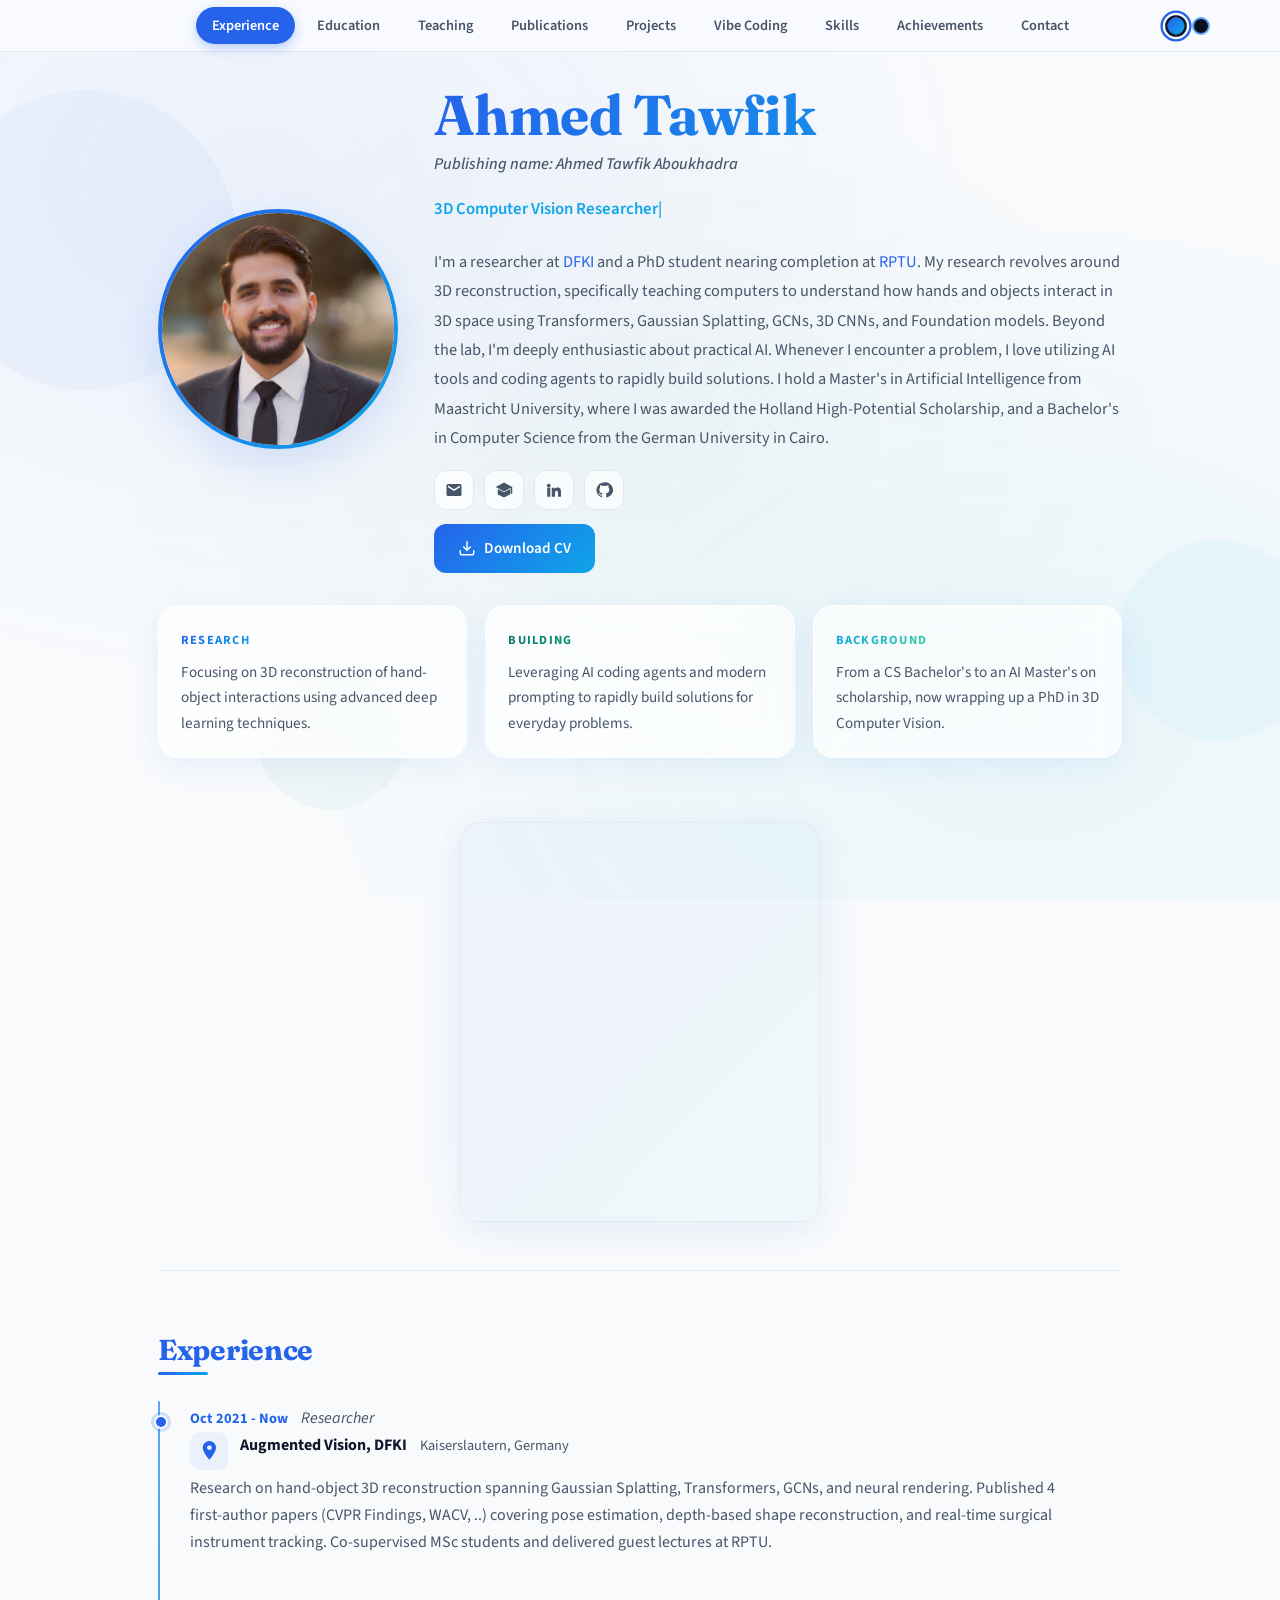
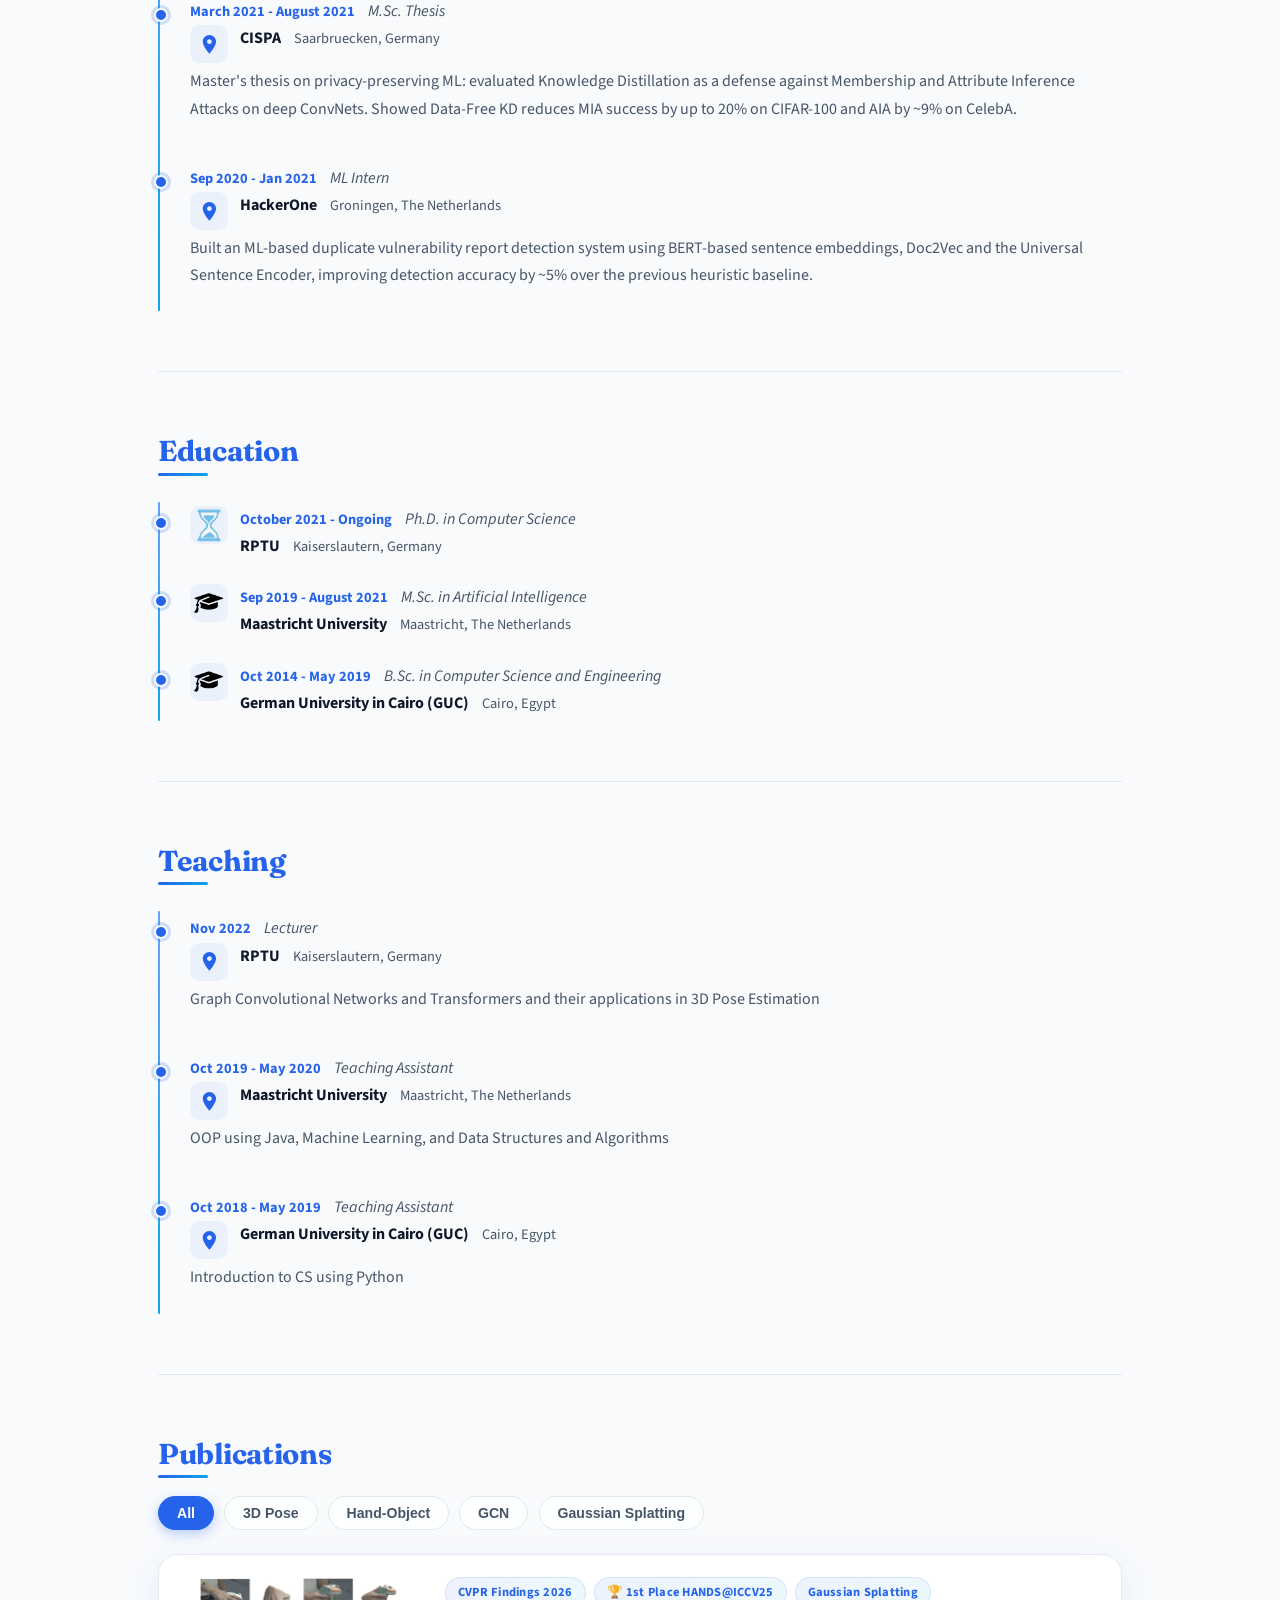
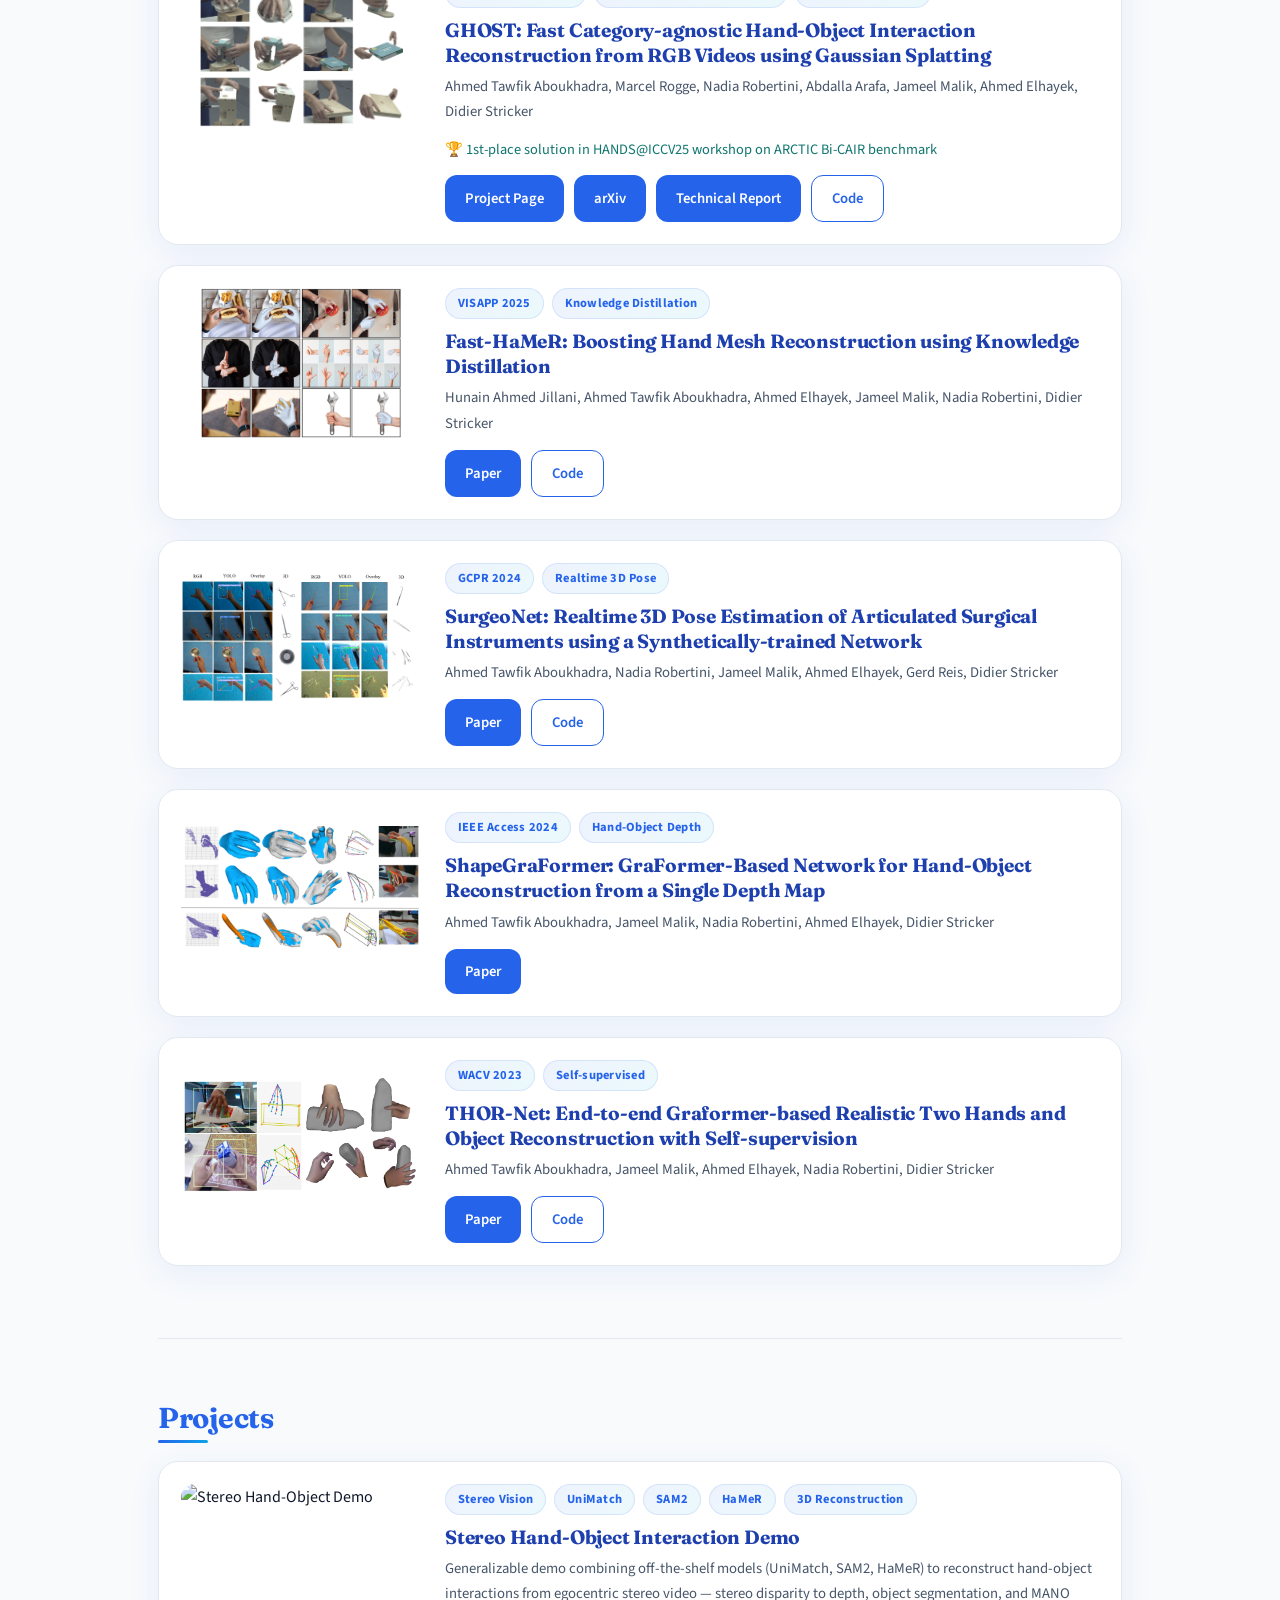
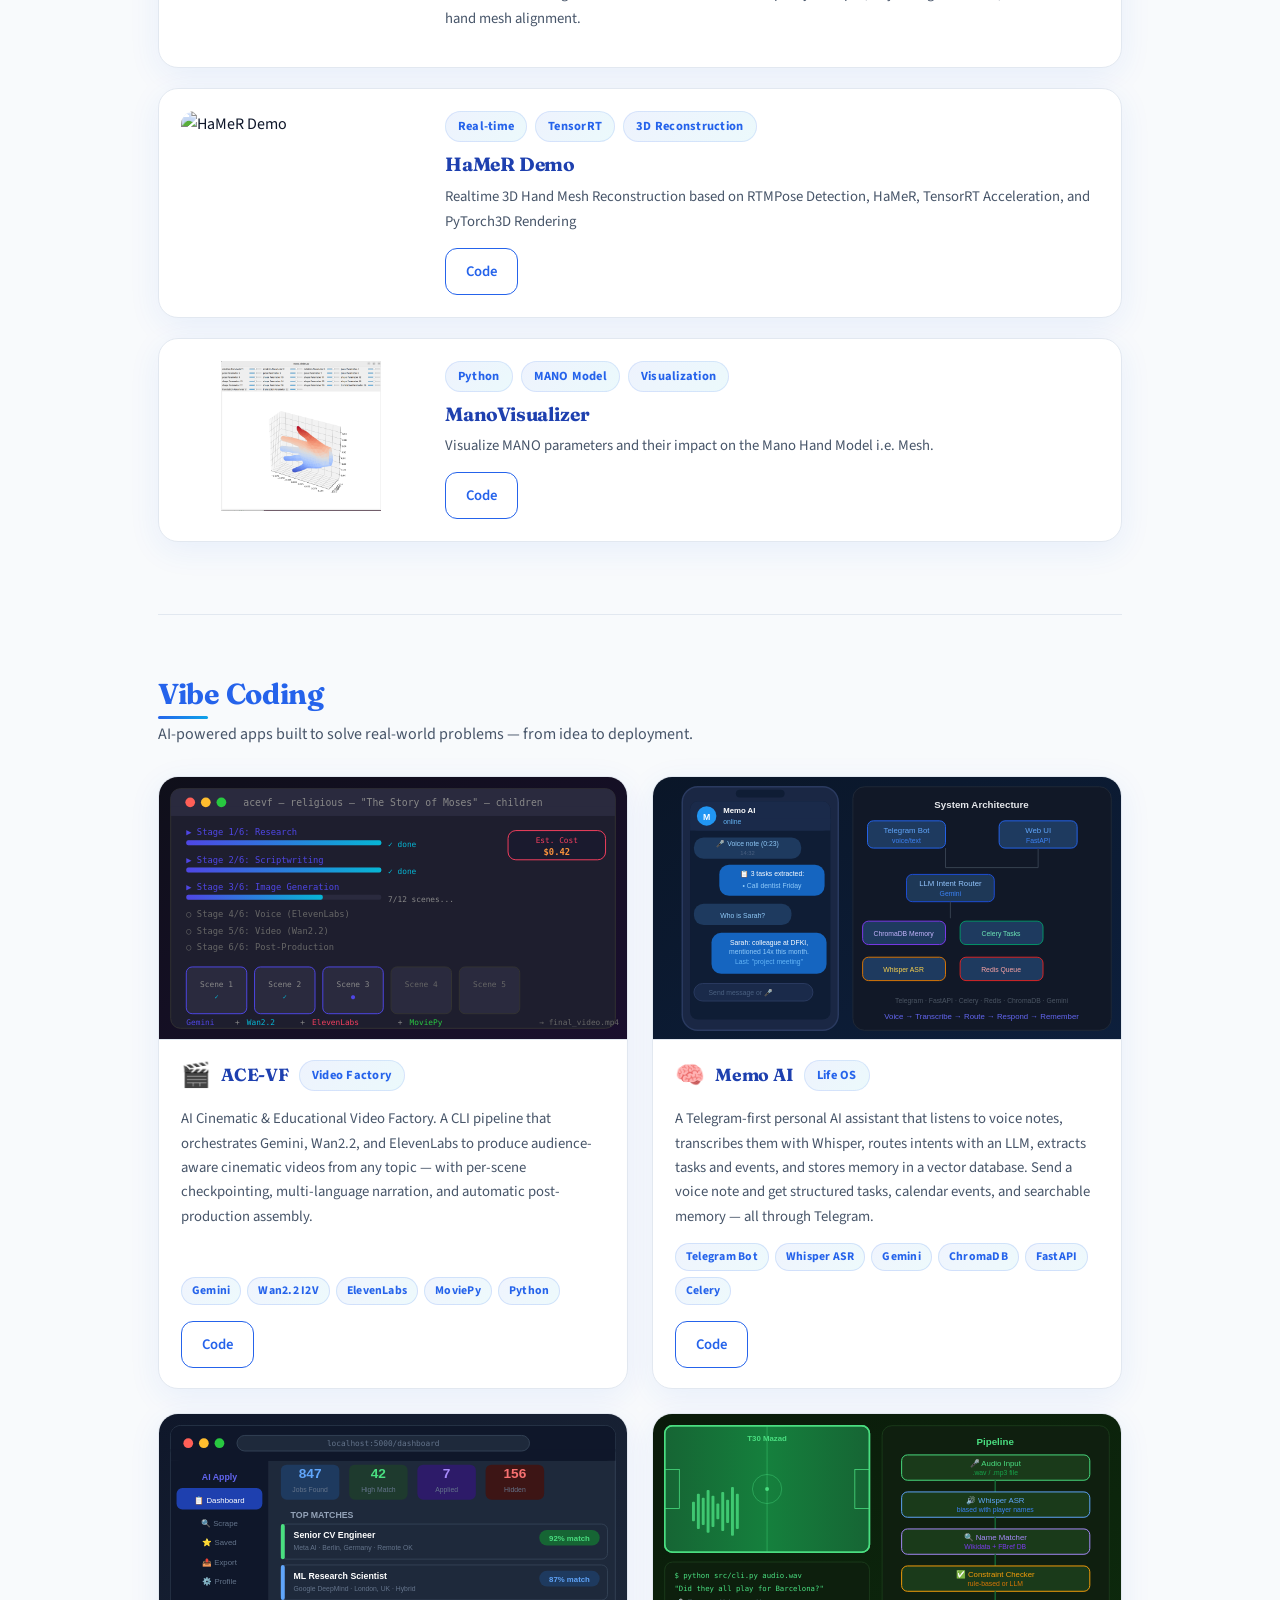
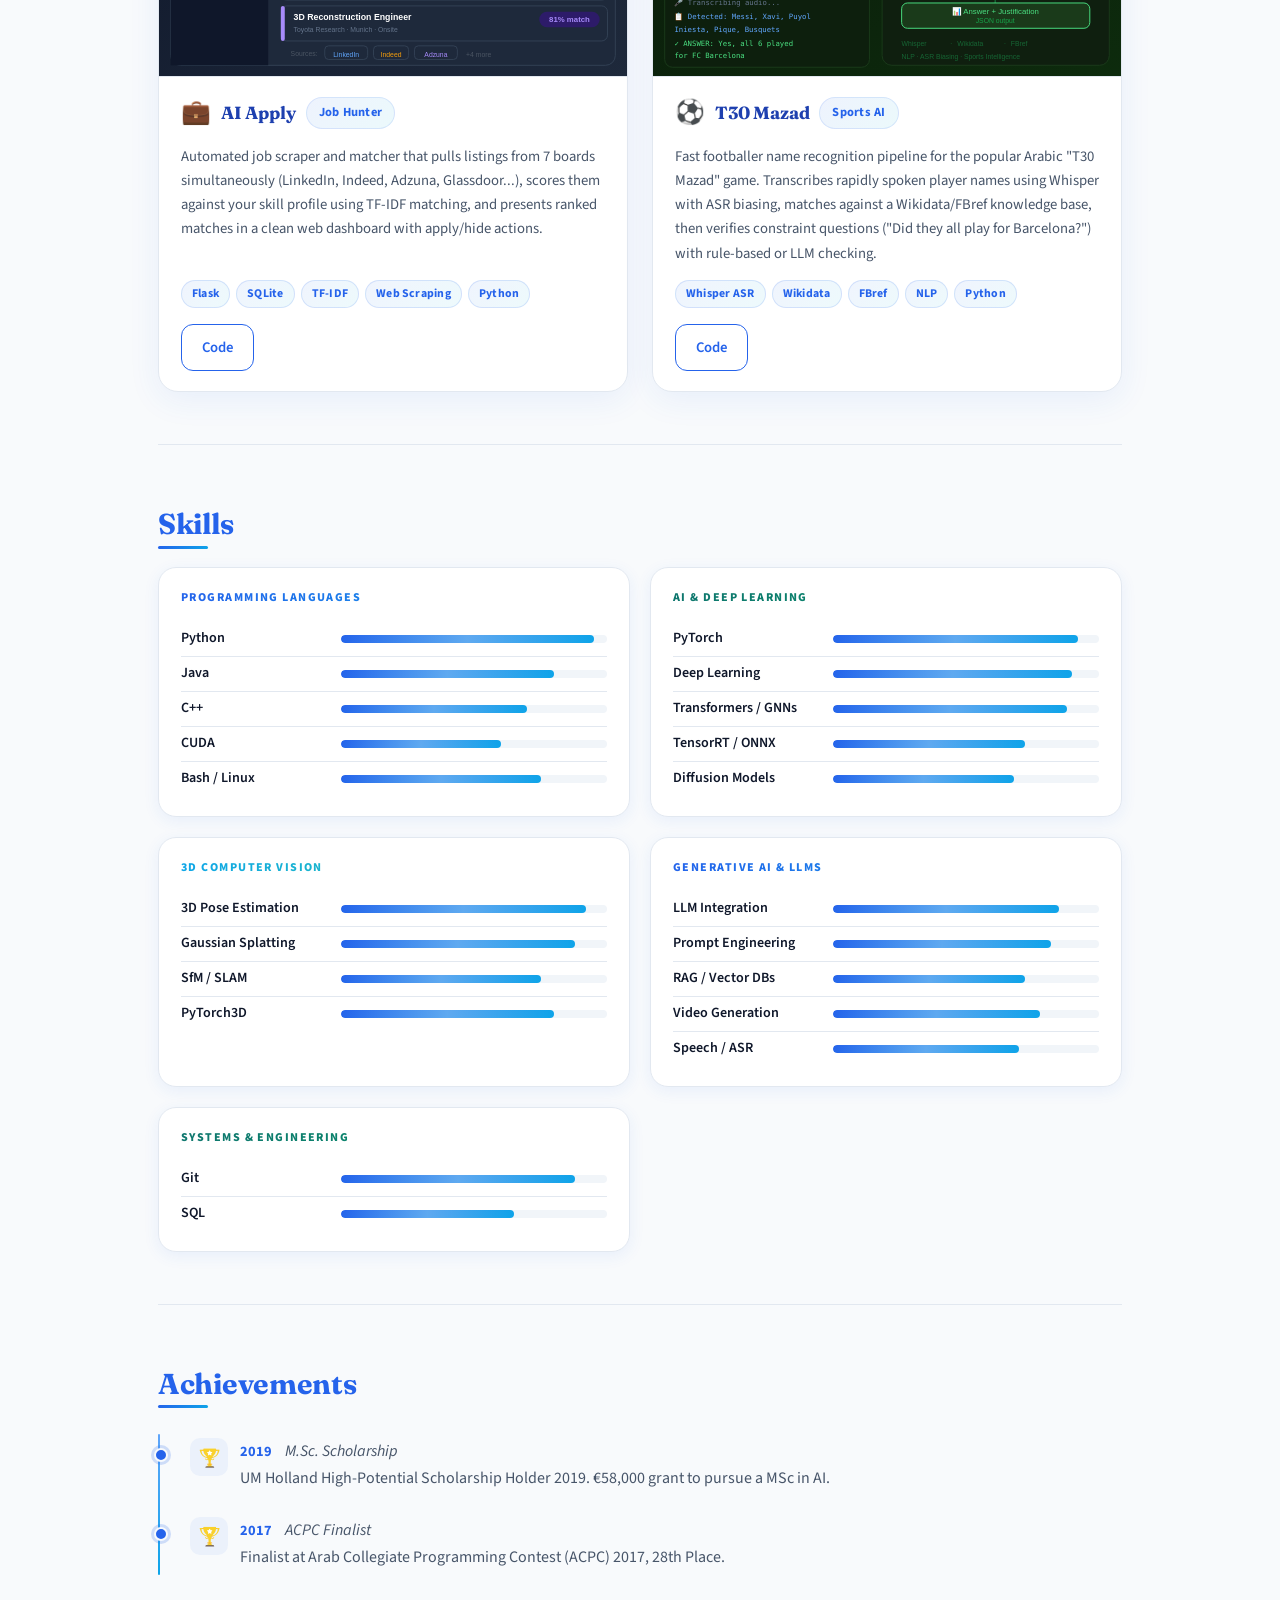
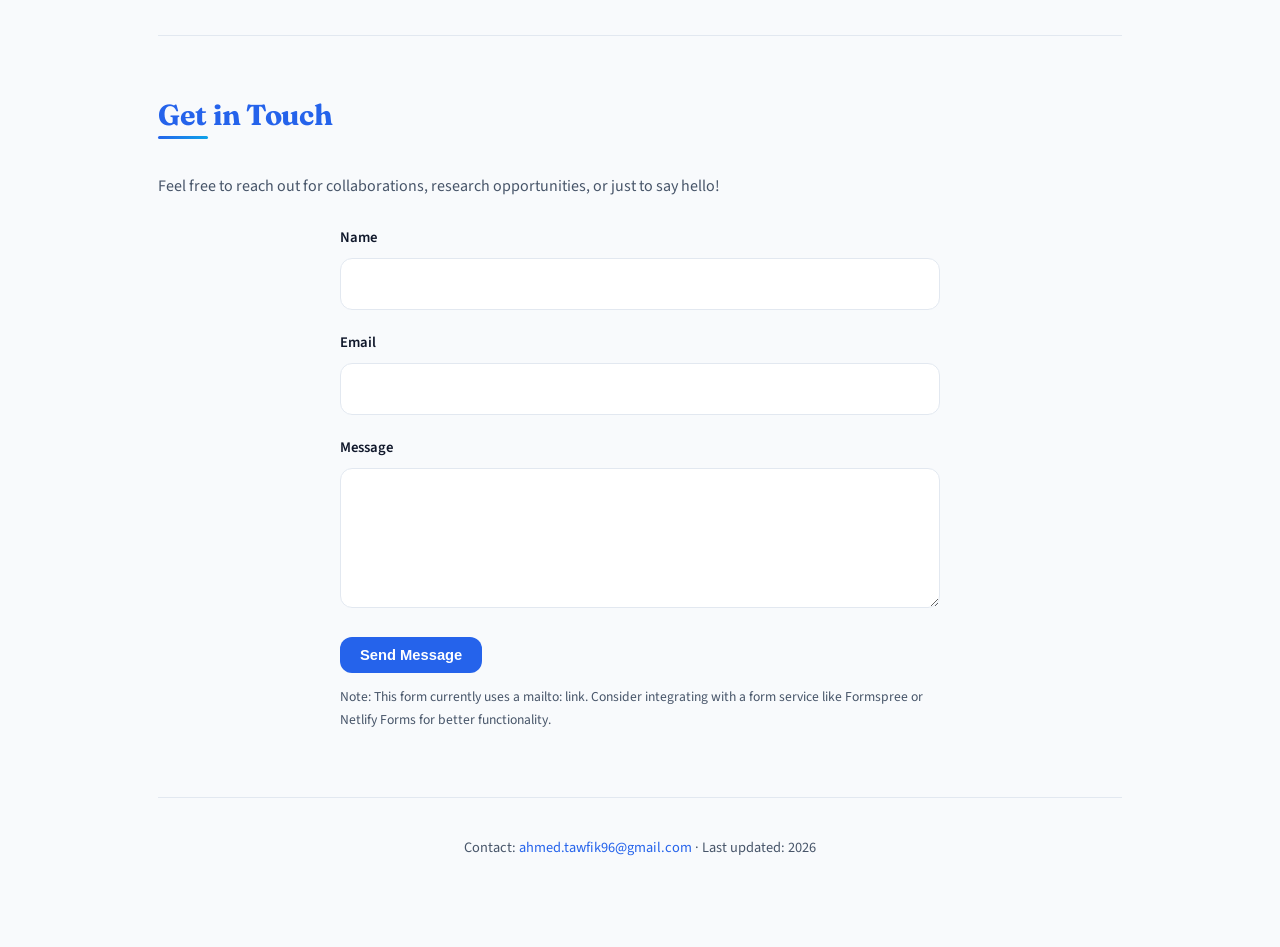
==== commit d08edc04: "updating colors" ====
--- a/index.html
+++ b/index.html
@@ -98,8 +98,8 @@
 				<span></span>
 			</button>
 			<div class="theme-picker" role="group" aria-label="Choose color theme">
-				<button class="theme-dot active" data-theme="ocean" title="Light" aria-label="Light theme" style="background: linear-gradient(135deg,#4f46e5,#06b6d4)"></button>
-				<button class="theme-dot" data-theme="dark" title="Dark" aria-label="Dark theme" style="background: #1a1d2e; border: 2px solid #818cf8"></button>
+				<button class="theme-dot active" data-theme="ocean" title="Light" aria-label="Light theme" style="background: linear-gradient(135deg,#2563eb,#0ea5e9)"></button>
+				<button class="theme-dot" data-theme="dark" title="Dark" aria-label="Dark theme" style="background: #0a0f1e; border: 2px solid #60a5fa"></button>
 			</div>
 			<ul>
 				<li><a class="nav-link" href="#experience">Experience</a></li>
--- a/style.css
+++ b/style.css
@@ -1,21 +1,21 @@
 /* ===== Custom Properties ===== */
 :root {
-  --bg: #fafbff;
-  --bg-accent: #eef1f8;
-  --text: #1a1a2e;
-  --muted: #5a6178;
-  --primary: #4f46e5;
-  --primary-light: #818cf8;
-  --primary-dark: #3730a3;
-  --secondary: #f43f5e;
-  --accent: #06b6d4;
+  --bg: #f8fafc;
+  --bg-accent: #f1f5f9;
+  --text: #0f172a;
+  --muted: #475569;
+  --primary: #2563eb;
+  --primary-light: #60a5fa;
+  --primary-dark: #1e40af;
+  --secondary: #0f766e;
+  --accent: #0ea5e9;
   --card: #ffffff;
-  --border: #e2e5f1;
-  --shadow: rgba(79, 70, 229, 0.08);
-  --shadow-lg: rgba(79, 70, 229, 0.15);
-  --gradient-1: linear-gradient(135deg, #4f46e5, #06b6d4);
-  --gradient-2: linear-gradient(135deg, #f43f5e, #fb923c);
-  --gradient-3: linear-gradient(135deg, #06b6d4, #34d399);
+  --border: #e2e8f0;
+  --shadow: rgba(37, 99, 235, 0.08);
+  --shadow-lg: rgba(37, 99, 235, 0.15);
+  --gradient-1: linear-gradient(135deg, #2563eb, #0ea5e9);
+  --gradient-2: linear-gradient(135deg, #0f766e, #059669);
+  --gradient-3: linear-gradient(135deg, #0ea5e9, #34d399);
   --glass: rgba(255, 255, 255, 0.7);
   --glass-border: rgba(255, 255, 255, 0.4);
 }
@@ -48,9 +48,9 @@
   width: 100%;
   height: 100%;
   background:
-    radial-gradient(ellipse at 20% 20%, rgba(79, 70, 229, 0.06) 0%, transparent 50%),
+    radial-gradient(ellipse at 20% 20%, rgba(37, 99, 235,0.06) 0%, transparent 50%),
     radial-gradient(ellipse at 80% 80%, rgba(6, 182, 212, 0.06) 0%, transparent 50%),
-    radial-gradient(ellipse at 50% 50%, rgba(244, 63, 94, 0.03) 0%, transparent 60%);
+    radial-gradient(ellipse at 50% 50%, rgba(15, 118, 110,0.03) 0%, transparent 60%);
   pointer-events: none;
   z-index: 0;
 }
@@ -156,14 +156,14 @@
 }
 
 .site-nav a:hover {
-  background: rgba(79, 70, 229, 0.08);
+  background: rgba(37, 99, 235,0.08);
   color: var(--primary);
 }
 
 .site-nav a.active {
   background: var(--primary);
   color: #fff;
-  box-shadow: 0 4px 12px rgba(79, 70, 229, 0.3);
+  box-shadow: 0 4px 12px rgba(37, 99, 235,0.3);
 }
 
 /* ===== Theme Toggle ===== */
@@ -184,7 +184,7 @@
 }
 
 .theme-toggle:hover {
-  background: rgba(79, 70, 229, 0.1);
+  background: rgba(37, 99, 235,0.1);
 }
 
 .theme-toggle:focus {
@@ -333,7 +333,7 @@
   height: 400px;
   border-radius: 20px;
   position: relative;
-  background: linear-gradient(135deg, rgba(79, 70, 229, 0.04), rgba(6, 182, 212, 0.04));
+  background: linear-gradient(135deg, rgba(37, 99, 235,0.04), rgba(6, 182, 212, 0.04));
   border: 1px solid var(--border);
   box-shadow:
     0 8px 32px var(--shadow),
@@ -371,7 +371,7 @@
     linear-gradient(var(--card), var(--card)) padding-box,
     var(--gradient-1) border-box;
   box-shadow:
-    0 16px 40px rgba(79, 70, 229, 0.15);
+    0 16px 40px rgba(37, 99, 235,0.15);
   animation: avatarFloat 6s ease-in-out infinite;
 }
 
@@ -455,7 +455,7 @@
   background: var(--primary);
   border-color: var(--primary);
   transform: translateY(-3px);
-  box-shadow: 0 8px 20px rgba(79, 70, 229, 0.3);
+  box-shadow: 0 8px 20px rgba(37, 99, 235,0.3);
 }
 
 .social-link:hover svg {
@@ -625,7 +625,7 @@
   align-items: center;
   justify-content: center;
   float: left;
-  background: rgba(79, 70, 229, 0.06);
+  background: rgba(37, 99, 235,0.06);
   border-radius: 10px;
 }
 
@@ -727,7 +727,7 @@
   background: var(--primary);
   border-radius: 50%;
   border: 2px solid var(--bg);
-  box-shadow: 0 0 0 3px rgba(79, 70, 229, 0.2);
+  box-shadow: 0 0 0 3px rgba(37, 99, 235,0.2);
 }
 
 /* ===== Projects / Publications ===== */
@@ -814,7 +814,7 @@
   position: absolute;
   top: 50%;
   transform: translateY(-50%);
-  background: rgba(79, 70, 229, 0.7);
+  background: rgba(37, 99, 235,0.7);
   border: none;
   color: #fff;
   width: 36px;
@@ -833,7 +833,7 @@
 }
 
 .gallery-nav:hover {
-  background: rgba(79, 70, 229, 0.9);
+  background: rgba(37, 99, 235,0.9);
   transform: translateY(-50%) scale(1.1);
 }
 
@@ -921,14 +921,14 @@
 }
 
 .badge {
-  background: linear-gradient(135deg, rgba(79, 70, 229, 0.08), rgba(6, 182, 212, 0.08));
+  background: linear-gradient(135deg, rgba(37, 99, 235,0.08), rgba(6, 182, 212, 0.08));
   color: var(--primary);
   padding: 4px 12px;
   border-radius: 999px;
   font-size: 0.78rem;
   font-weight: 700;
   letter-spacing: 0.02em;
-  border: 1px solid rgba(79, 70, 229, 0.12);
+  border: 1px solid rgba(37, 99, 235,0.12);
 }
 
 .project-authors {
@@ -966,7 +966,7 @@
 }
 
 .filter-btn:hover {
-  background: rgba(79, 70, 229, 0.06);
+  background: rgba(37, 99, 235,0.06);
   color: var(--primary);
   border-color: var(--primary-light);
 }
@@ -975,7 +975,7 @@
   background: var(--primary);
   color: #fff;
   border-color: var(--primary);
-  box-shadow: 0 4px 12px rgba(79, 70, 229, 0.3);
+  box-shadow: 0 4px 12px rgba(37, 99, 235,0.3);
 }
 
 .filter-btn:focus {
@@ -1028,7 +1028,7 @@
   background: var(--primary-dark);
   color: #fff;
   transform: translateY(-2px);
-  box-shadow: 0 6px 20px rgba(79, 70, 229, 0.35);
+  box-shadow: 0 6px 20px rgba(37, 99, 235,0.35);
 }
 
 .btn:focus {
@@ -1070,7 +1070,7 @@
 
 .btn-cv:hover {
   transform: translateY(-2px);
-  box-shadow: 0 8px 24px rgba(79, 70, 229, 0.35);
+  box-shadow: 0 8px 24px rgba(37, 99, 235,0.35);
   background: var(--gradient-1);
 }
 
@@ -1092,7 +1092,7 @@
   opacity: 0;
   visibility: hidden;
   transition: all 0.3s ease;
-  box-shadow: 0 4px 16px rgba(79, 70, 229, 0.3);
+  box-shadow: 0 4px 16px rgba(37, 99, 235,0.3);
   z-index: 100;
 }
 
@@ -1103,7 +1103,7 @@
 
 .back-to-top:hover {
   transform: translateY(-4px);
-  box-shadow: 0 8px 24px rgba(79, 70, 229, 0.4);
+  box-shadow: 0 8px 24px rgba(37, 99, 235,0.4);
 }
 
 .back-to-top:focus {
@@ -1227,7 +1227,7 @@
 .form-group textarea:focus {
   outline: none;
   border-color: var(--primary);
-  box-shadow: 0 0 0 4px rgba(79, 70, 229, 0.1);
+  box-shadow: 0 0 0 4px rgba(37, 99, 235,0.1);
 }
 
 .form-group textarea {
@@ -1367,24 +1367,24 @@
 /* Ocean = default :root above */
 
 [data-theme="dark"] {
-  --bg: #0f111a;
-  --bg-accent: #1a1d2e;
-  --text: #e8eaf6;
-  --muted: #8890b0;
-  --primary: #818cf8;
-  --primary-light: #a5b4fc;
-  --primary-dark: #6366f1;
-  --secondary: #fb7185;
-  --accent: #34d399;
-  --card: #1a1d2e;
-  --border: #2a2d42;
-  --shadow: rgba(129, 140, 248, 0.08);
-  --shadow-lg: rgba(129, 140, 248, 0.15);
-  --gradient-1: linear-gradient(135deg, #818cf8, #34d399);
-  --gradient-2: linear-gradient(135deg, #fb7185, #f97316);
-  --gradient-3: linear-gradient(135deg, #34d399, #06b6d4);
-  --glass: rgba(26, 29, 46, 0.8);
-  --glass-border: rgba(255, 255, 255, 0.08);
+  --bg: #0a0f1e;
+  --bg-accent: #111827;
+  --text: #e2e8f0;
+  --muted: #94a3b8;
+  --primary: #60a5fa;
+  --primary-light: #93c5fd;
+  --primary-dark: #3b82f6;
+  --secondary: #2dd4bf;
+  --accent: #38bdf8;
+  --card: #111827;
+  --border: #1e293b;
+  --shadow: rgba(96, 165, 250, 0.08);
+  --shadow-lg: rgba(96, 165, 250, 0.15);
+  --gradient-1: linear-gradient(135deg, #60a5fa, #38bdf8);
+  --gradient-2: linear-gradient(135deg, #2dd4bf, #34d399);
+  --gradient-3: linear-gradient(135deg, #38bdf8, #34d399);
+  --glass: rgba(17, 24, 39, 0.85);
+  --glass-border: rgba(255, 255, 255, 0.06);
 }
 
 [data-theme="dark"] .site-header {
@@ -1559,9 +1559,9 @@
 }
 
 .vibe-tag {
-  background: linear-gradient(135deg, rgba(79, 70, 229, 0.07), rgba(6, 182, 212, 0.07));
+  background: linear-gradient(135deg, rgba(37, 99, 235,0.07), rgba(6, 182, 212, 0.07));
   color: var(--primary);
-  border: 1px solid rgba(79, 70, 229, 0.15);
+  border: 1px solid rgba(37, 99, 235,0.15);
   border-radius: 999px;
   font-size: 0.74rem;
   font-weight: 700;
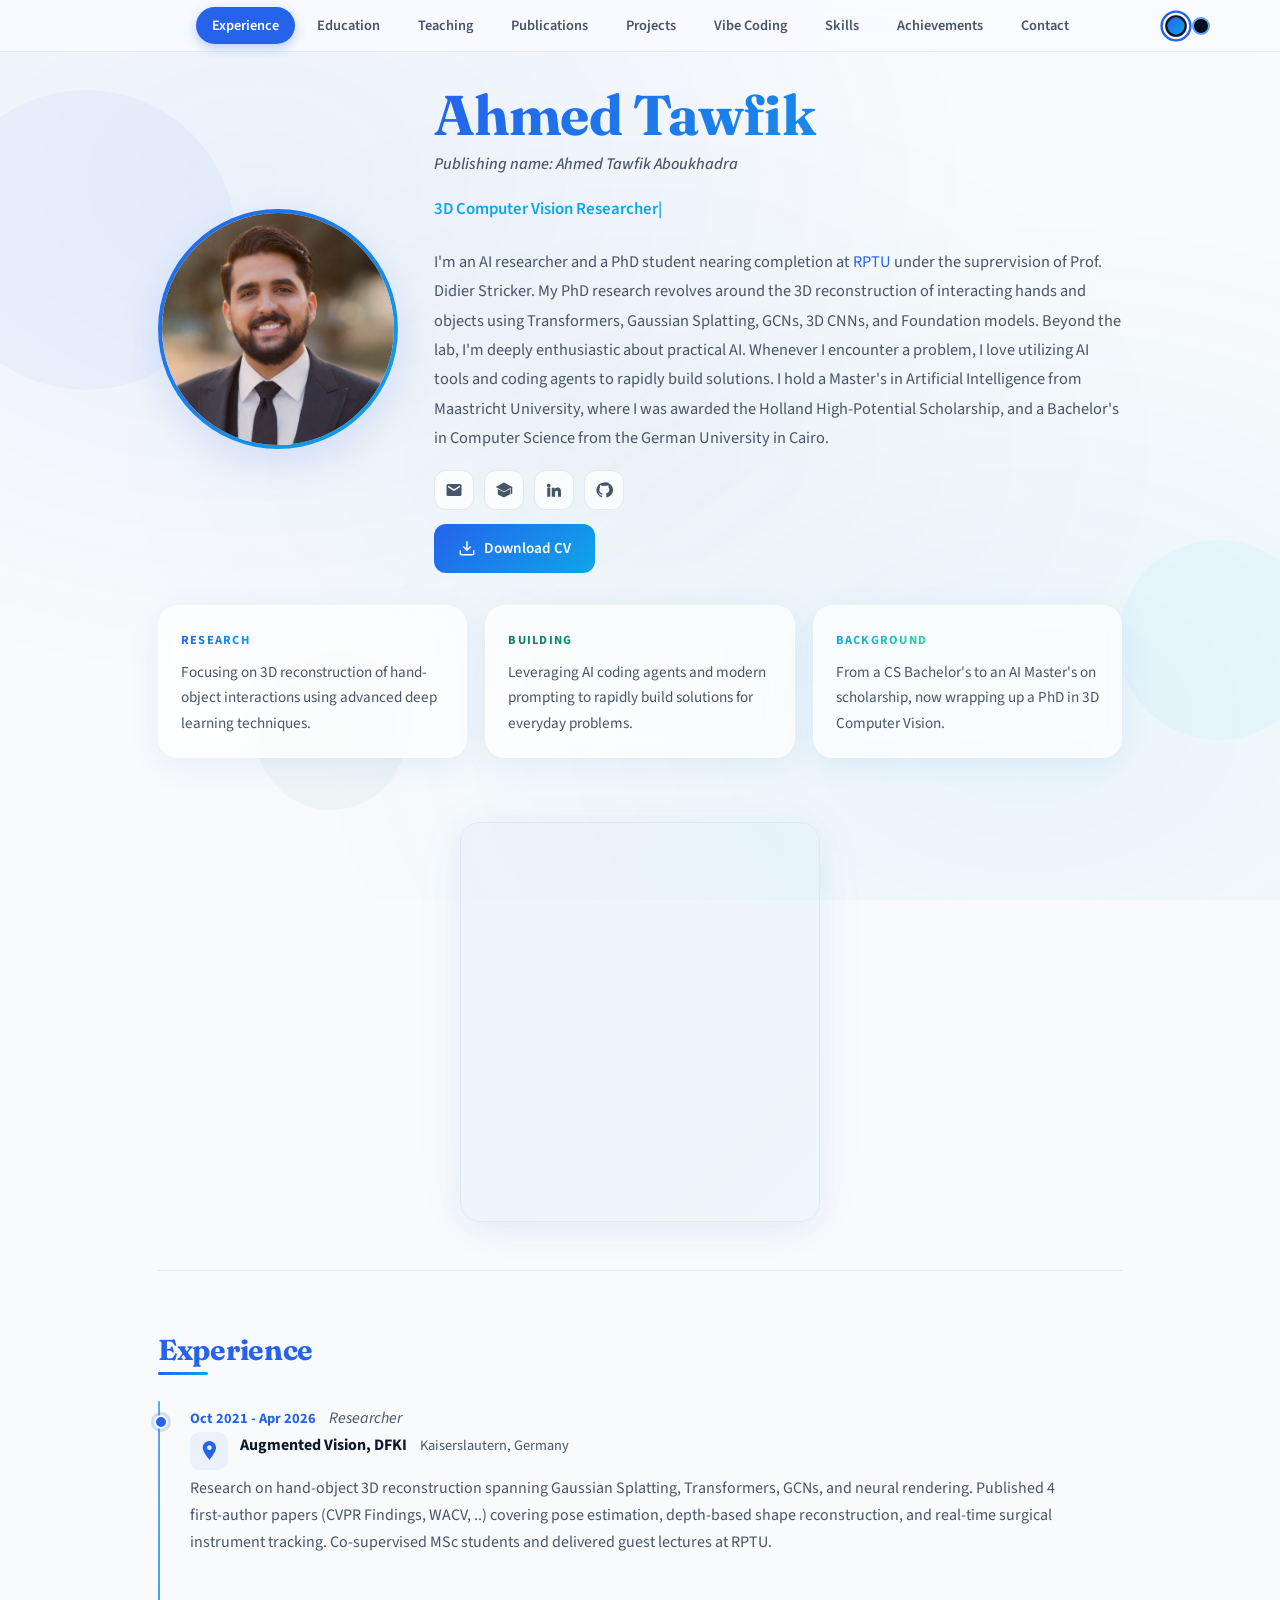
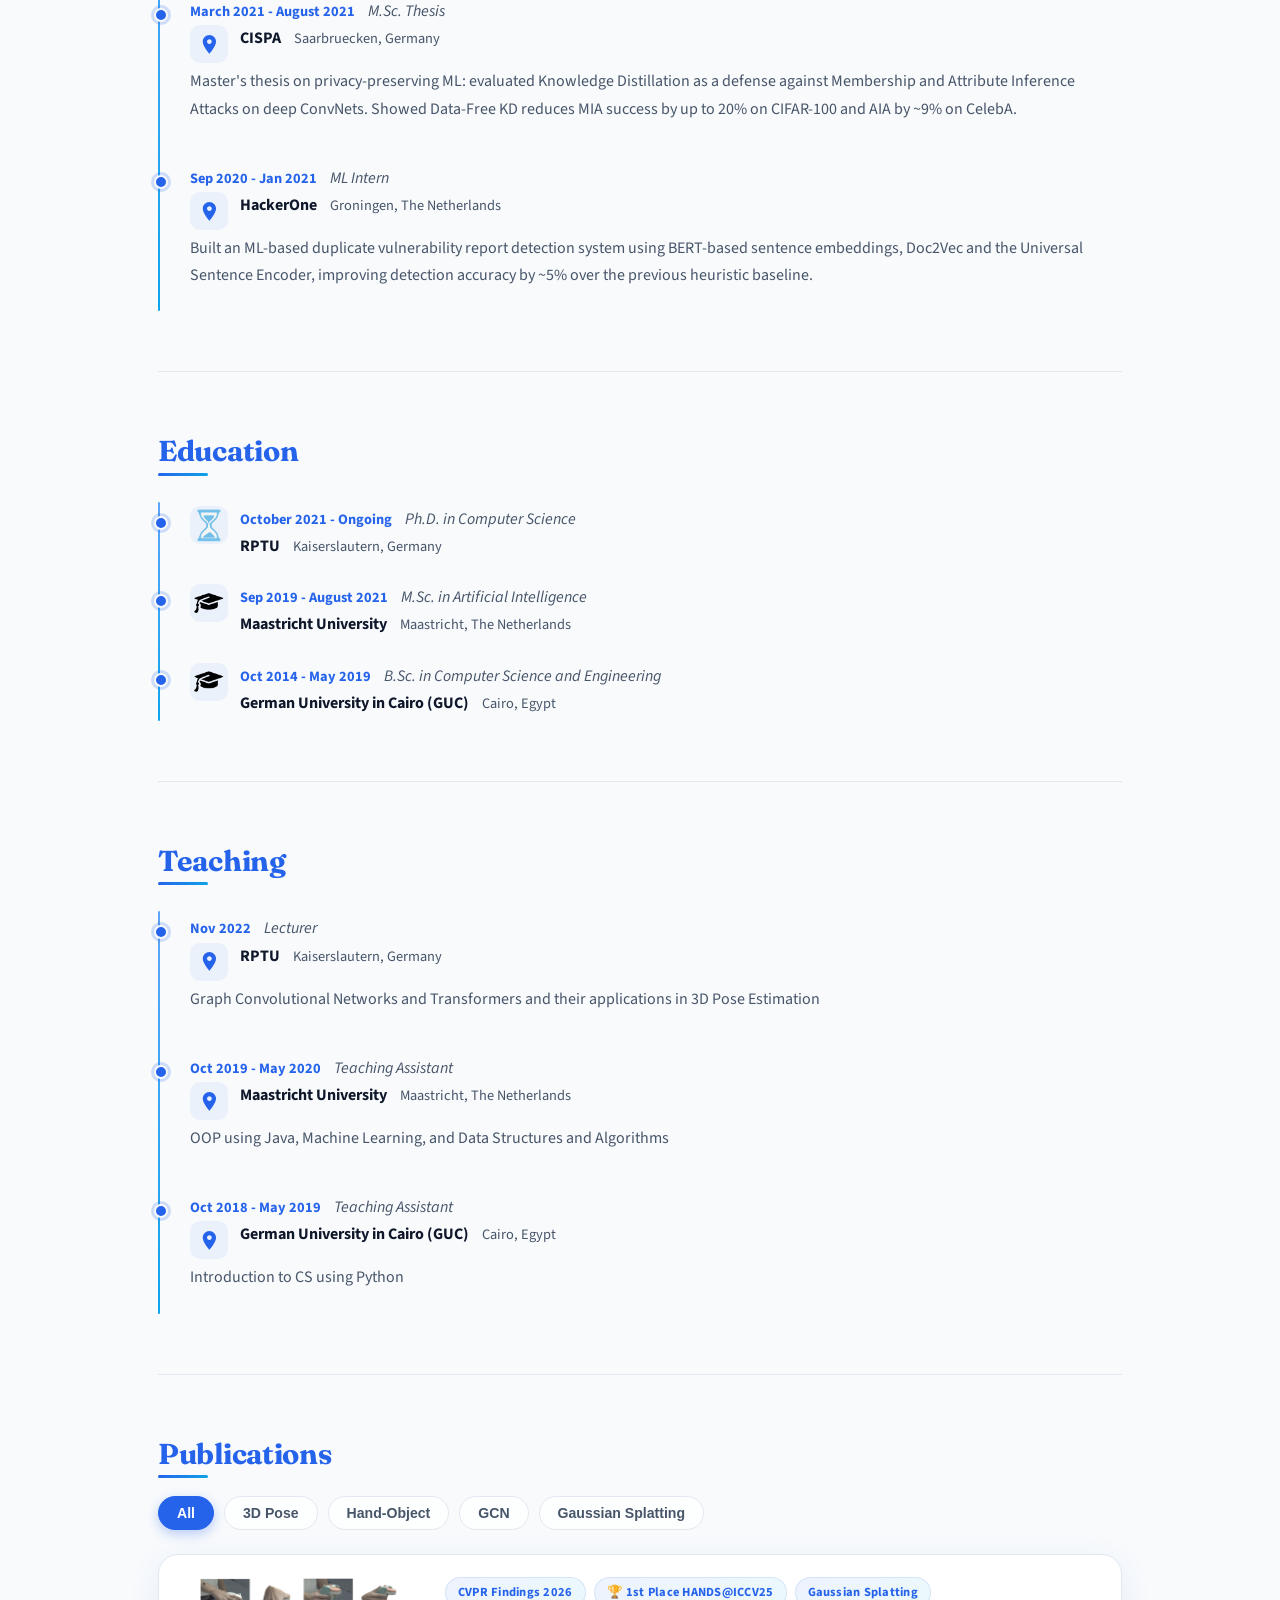
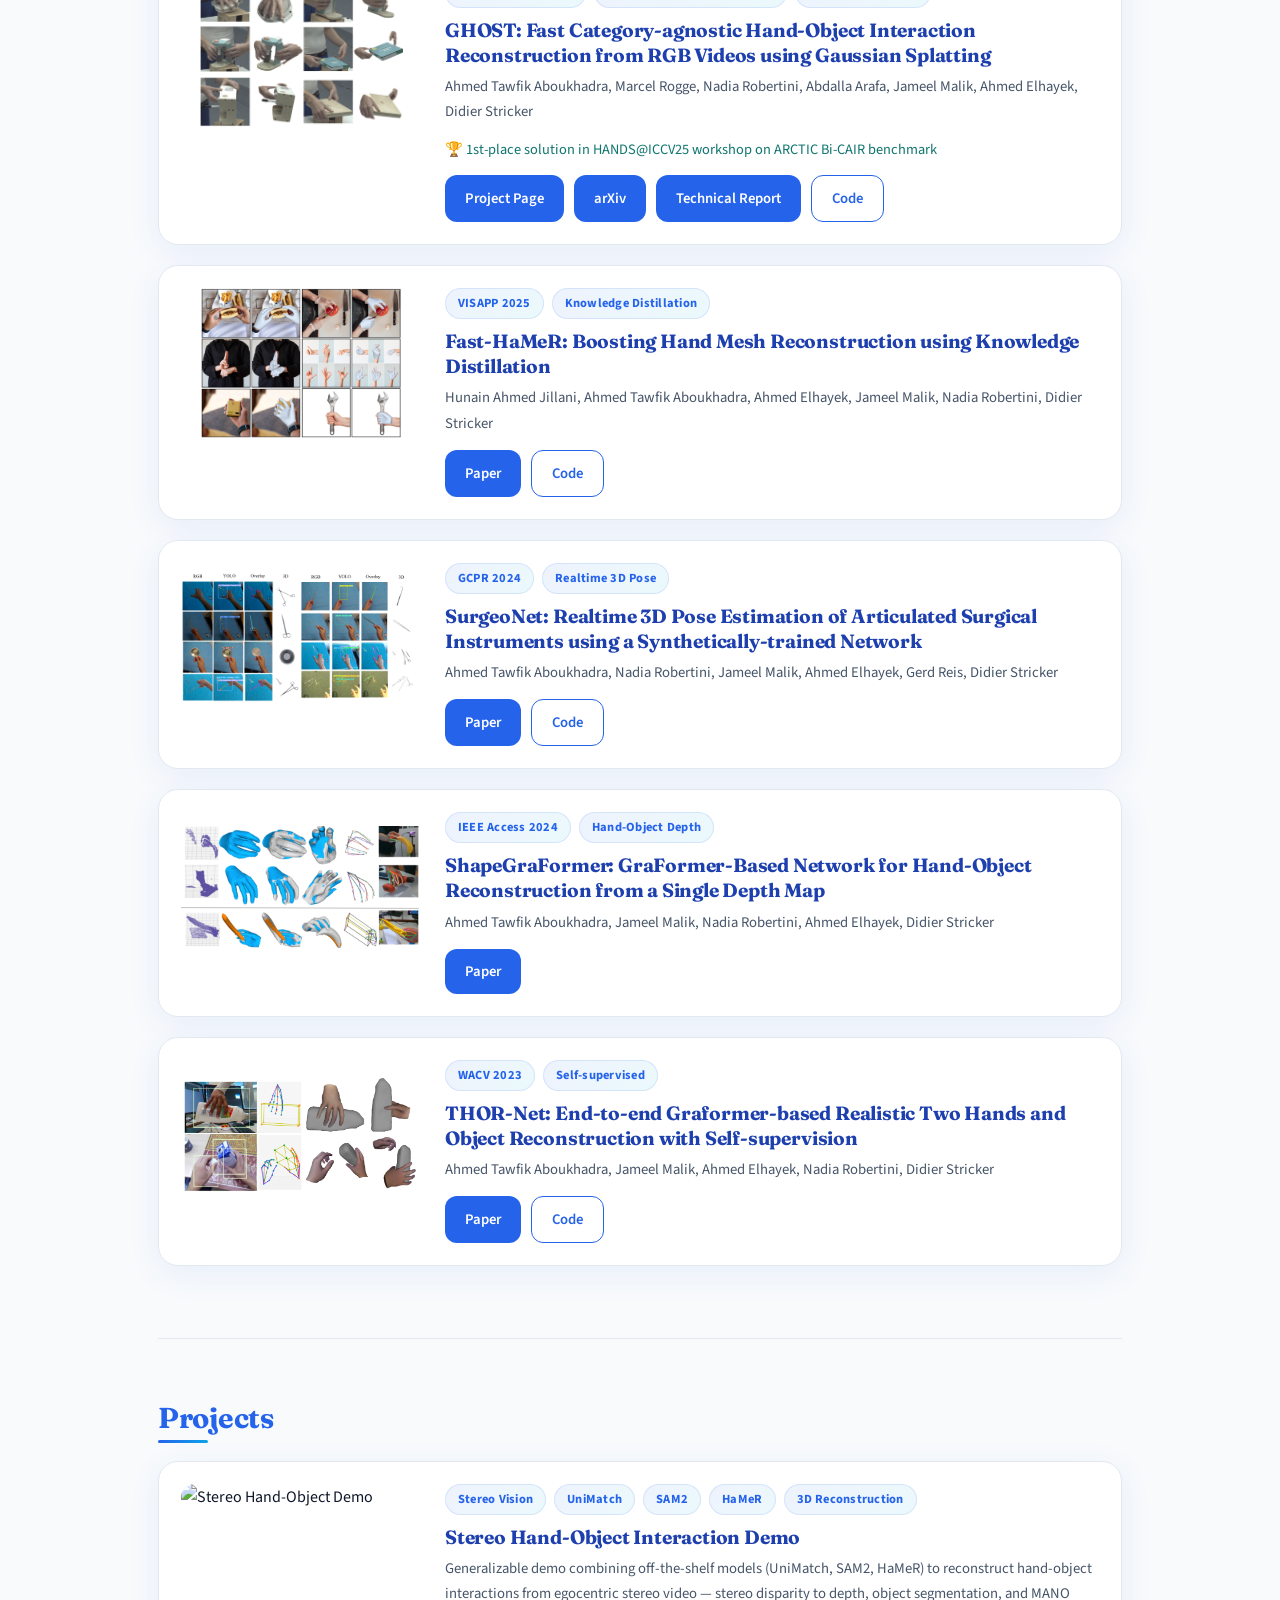
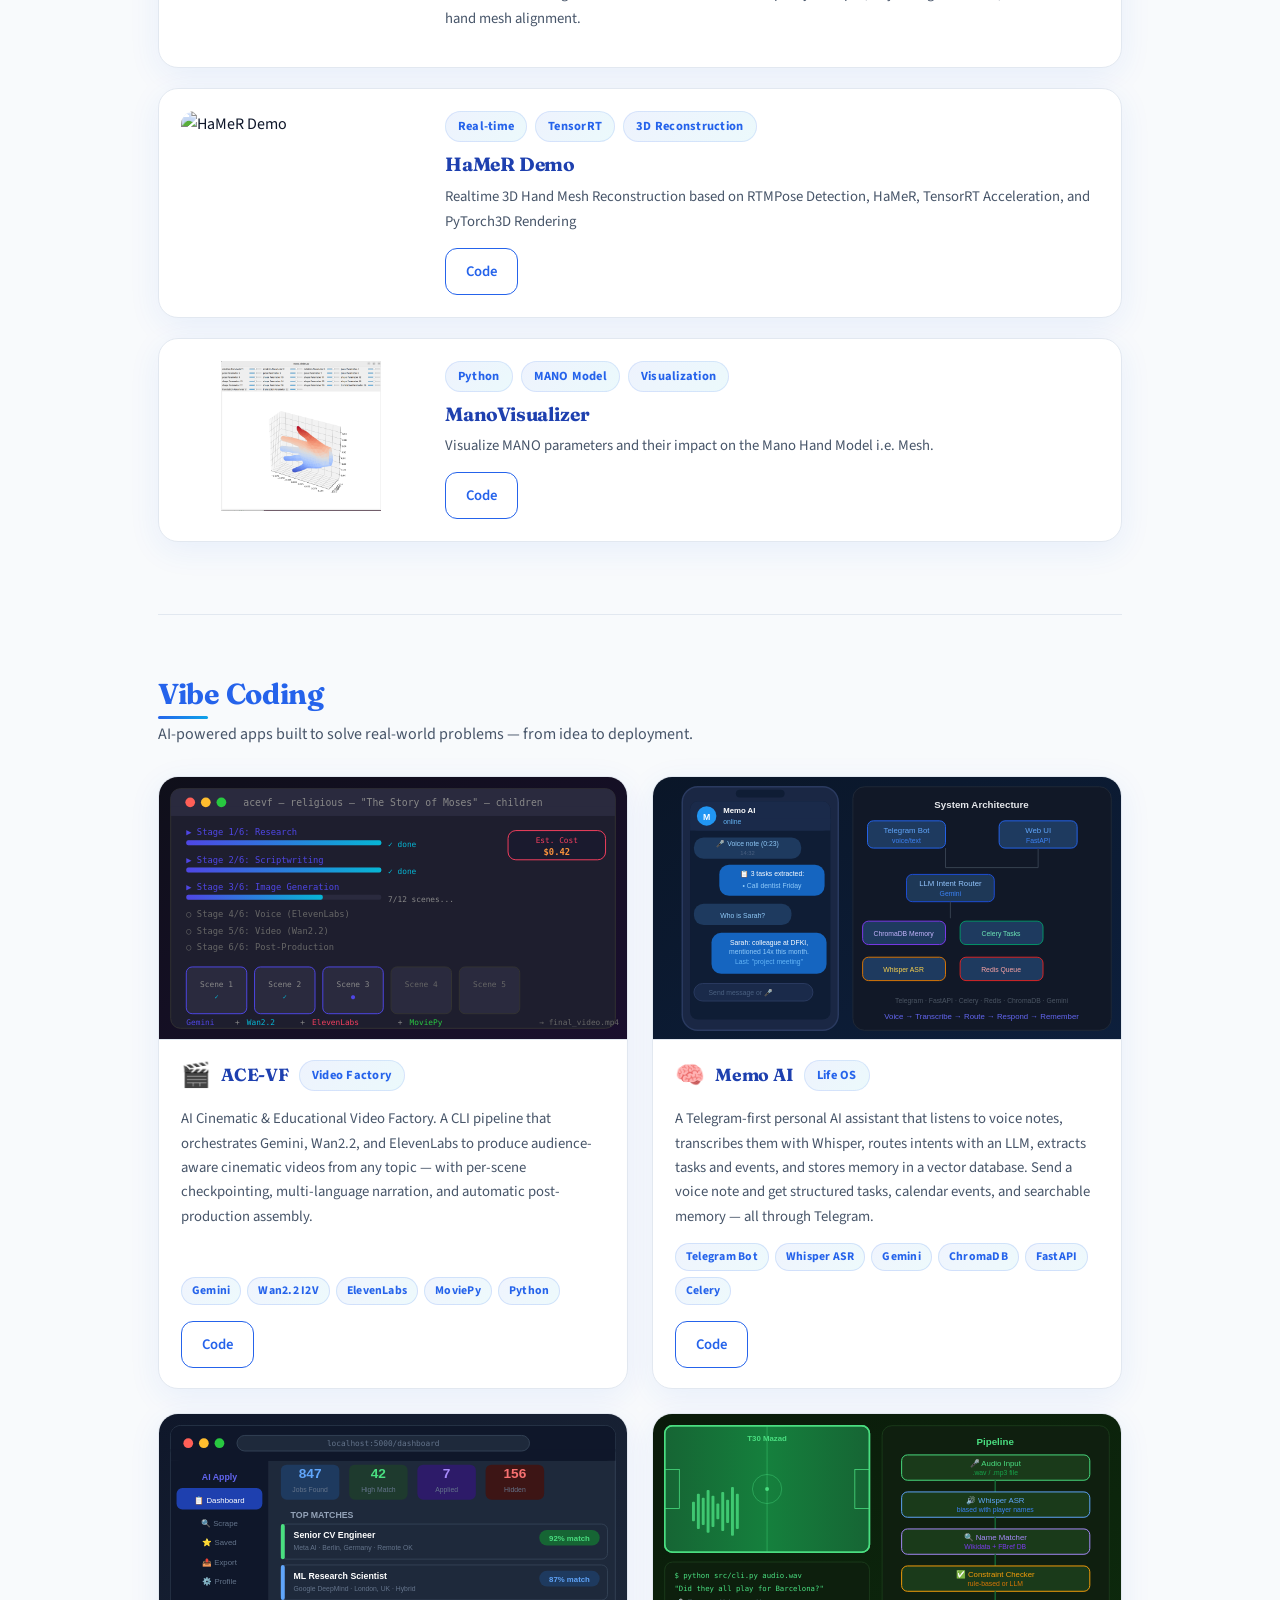
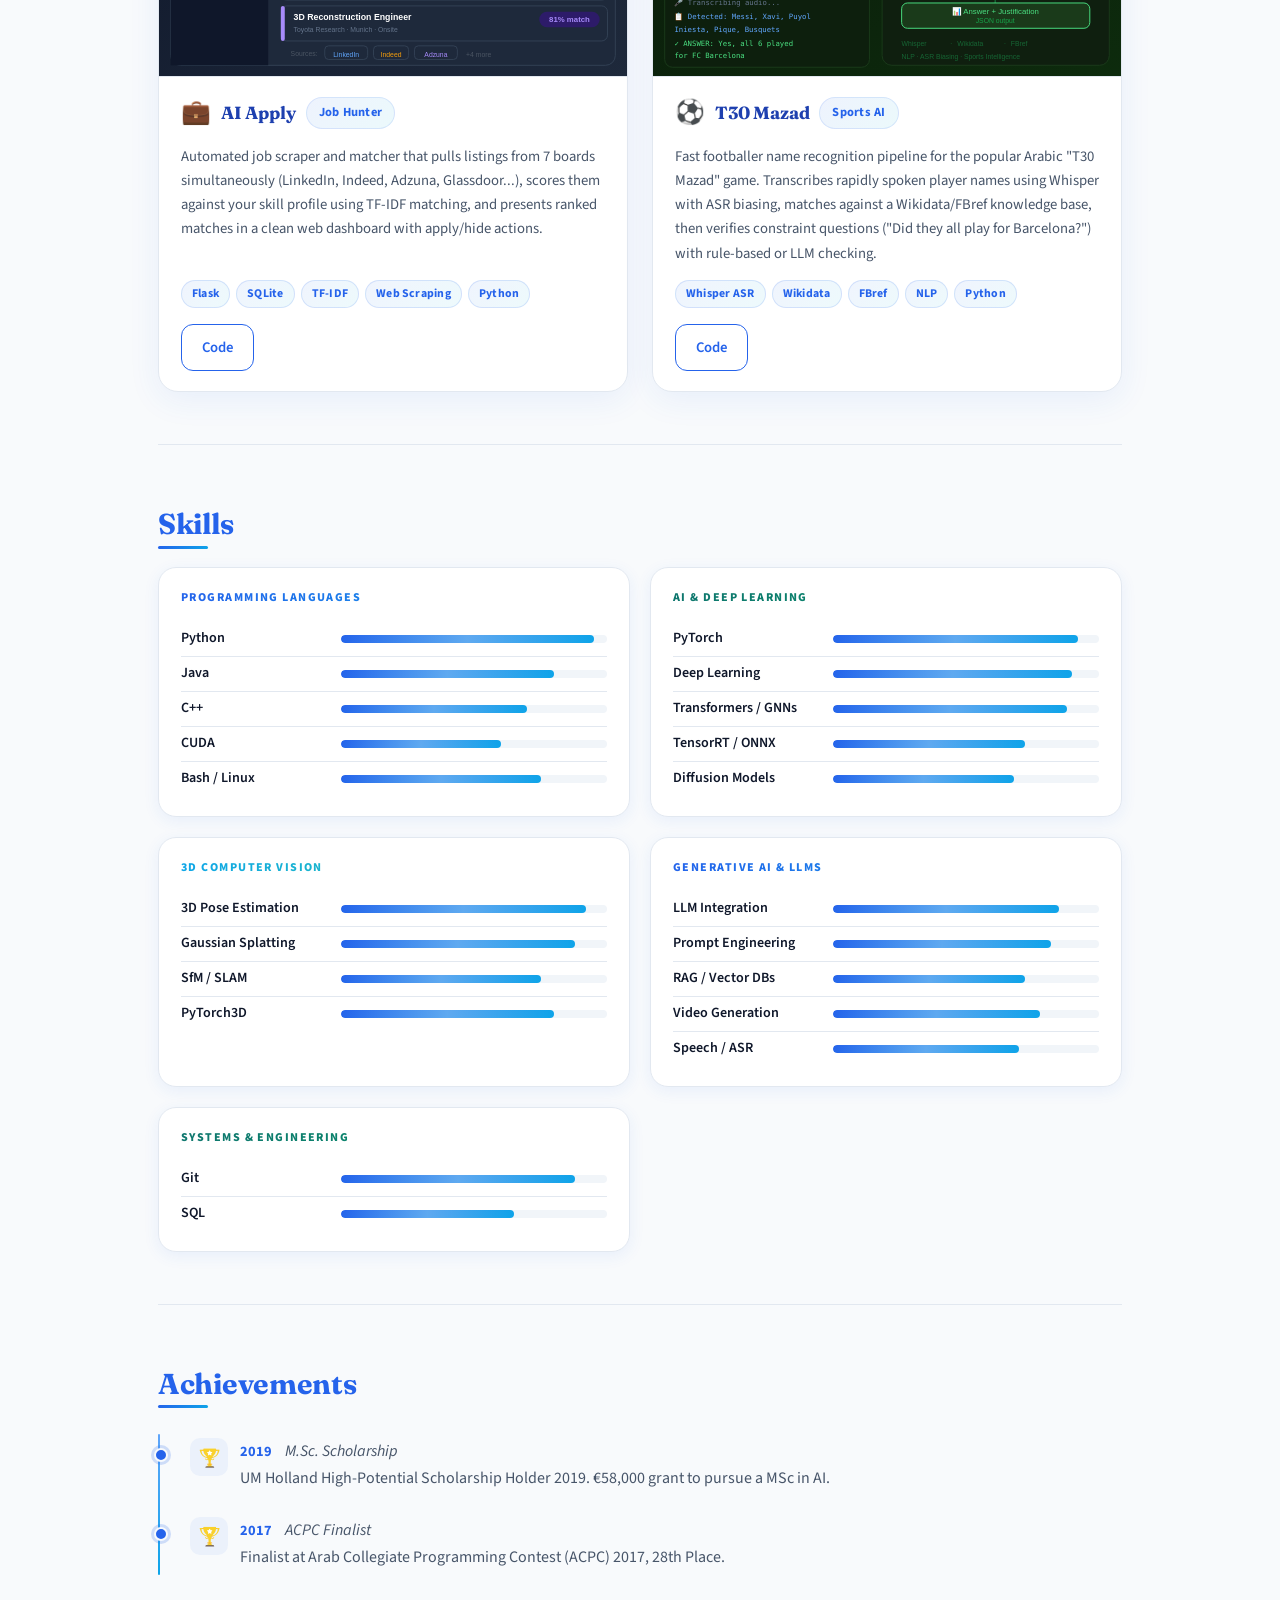
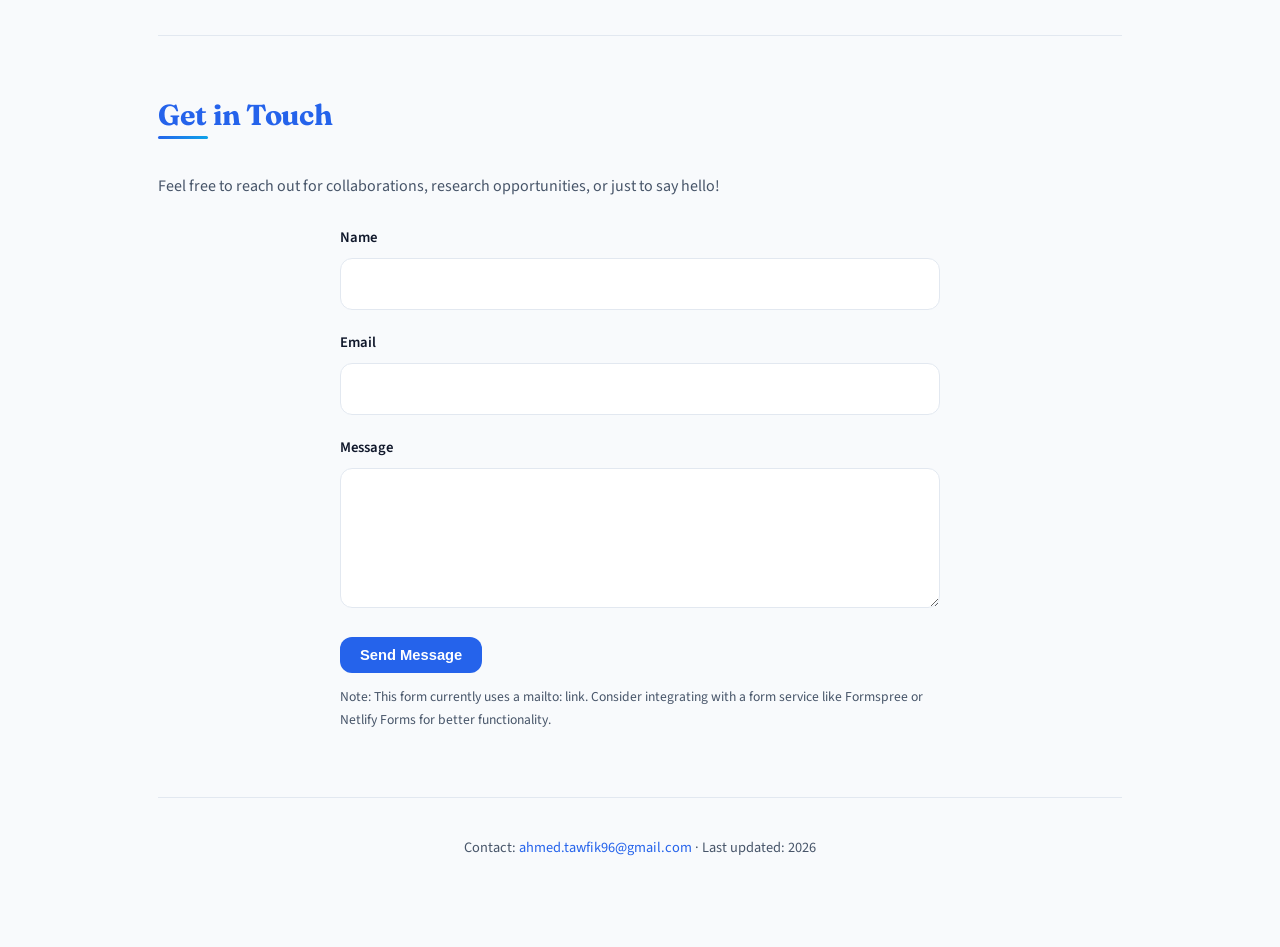
==== commit 37fbf0fa: "udpating experience" ====
--- a/index.html
+++ b/index.html
@@ -129,9 +129,7 @@
 					<div class="typing-subtitle">
 						<span id="typed-text"></span><span class="cursor">|</span>
 					</div>
-					<p>I'm a researcher at <a
-							href="https://www.dfki.de/web/forschung/forschungsbereiche/erweiterte-realitaet">DFKI</a>
-						and a PhD student nearing completion at <a href="https://www.informatik.uni-kl.de/">RPTU</a>. My research revolves around 3D reconstruction, specifically teaching computers to understand how hands and objects interact in 3D space using Transformers, Gaussian Splatting, GCNs, 3D CNNs, and Foundation models.
+					<p>I'm an AI researcher and a PhD student nearing completion at <a href="https://www.informatik.uni-kl.de/">RPTU</a> under the suprervision of Prof. Didier Stricker. My PhD research revolves around the 3D reconstruction of interacting hands and objects using Transformers, Gaussian Splatting, GCNs, 3D CNNs, and Foundation models.
 						Beyond the lab, I'm deeply enthusiastic about practical AI. Whenever I encounter a problem, I love utilizing AI tools and coding agents to rapidly build solutions.
 						I hold a Master's in Artificial Intelligence from Maastricht University, where I was awarded the Holland High-Potential Scholarship, and a Bachelor's in Computer Science from the German University in Cairo.</p>
 					<div class="social-links">
@@ -232,7 +230,7 @@
 			<ul>
 				<li>
 					<div class="exp-info">
-						<div><span class="exp-date">Oct 2021 - Now</span>
+						<div><span class="exp-date">Oct 2021 - Apr 2026</span>
 							<span class="exp-position">Researcher</span>
 						</div>
 						<div>
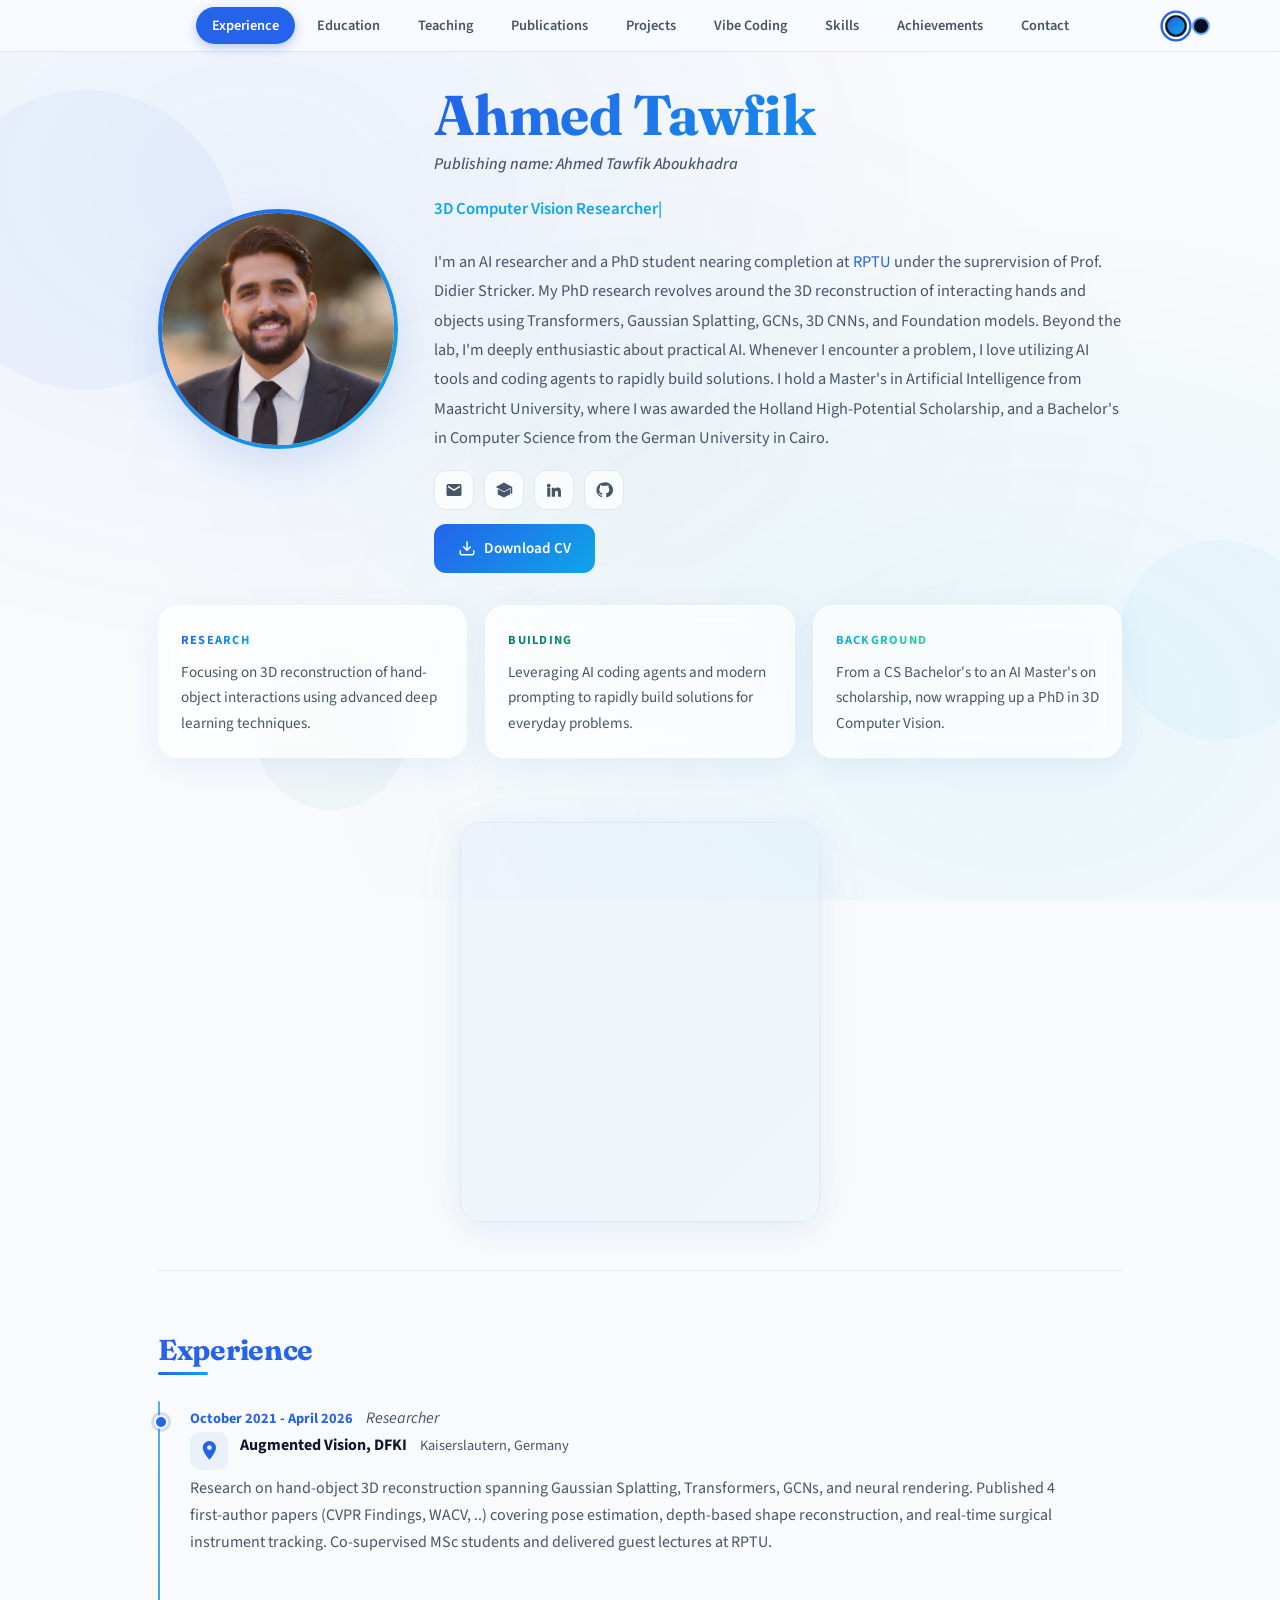
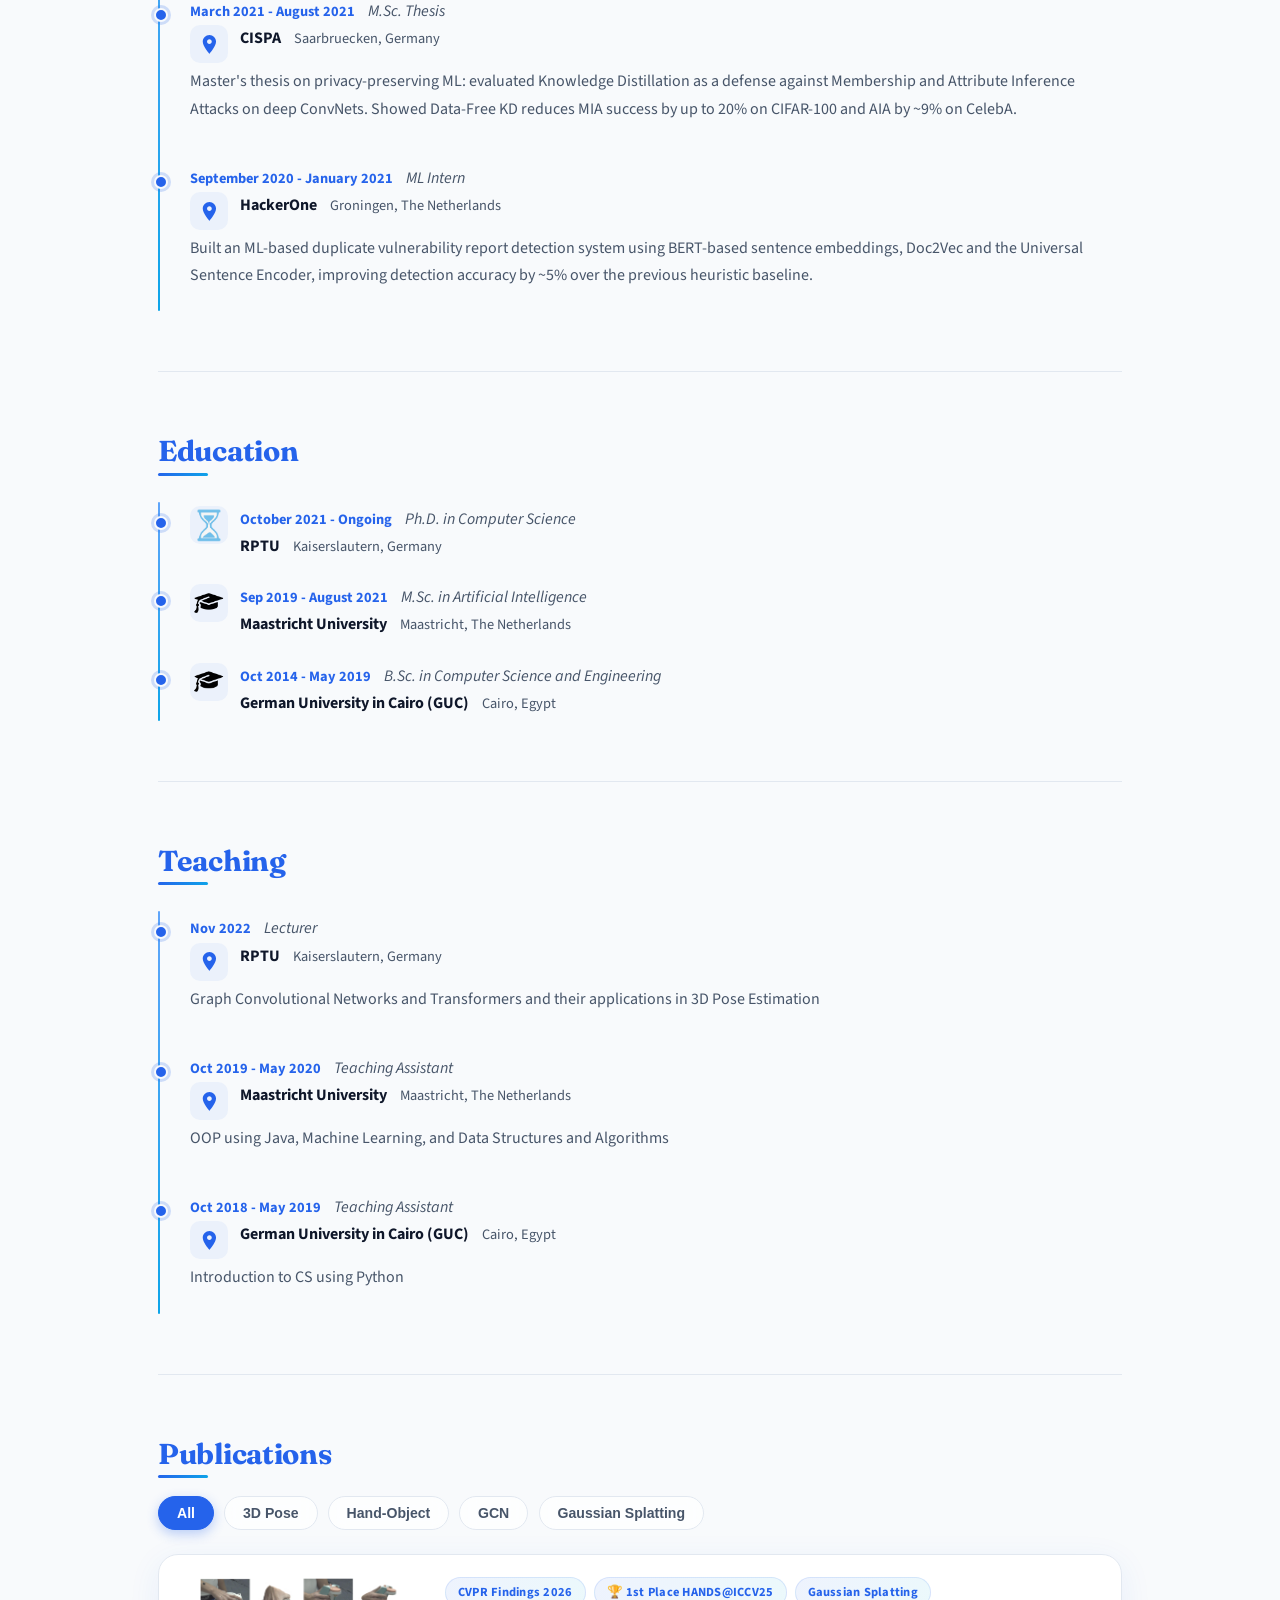
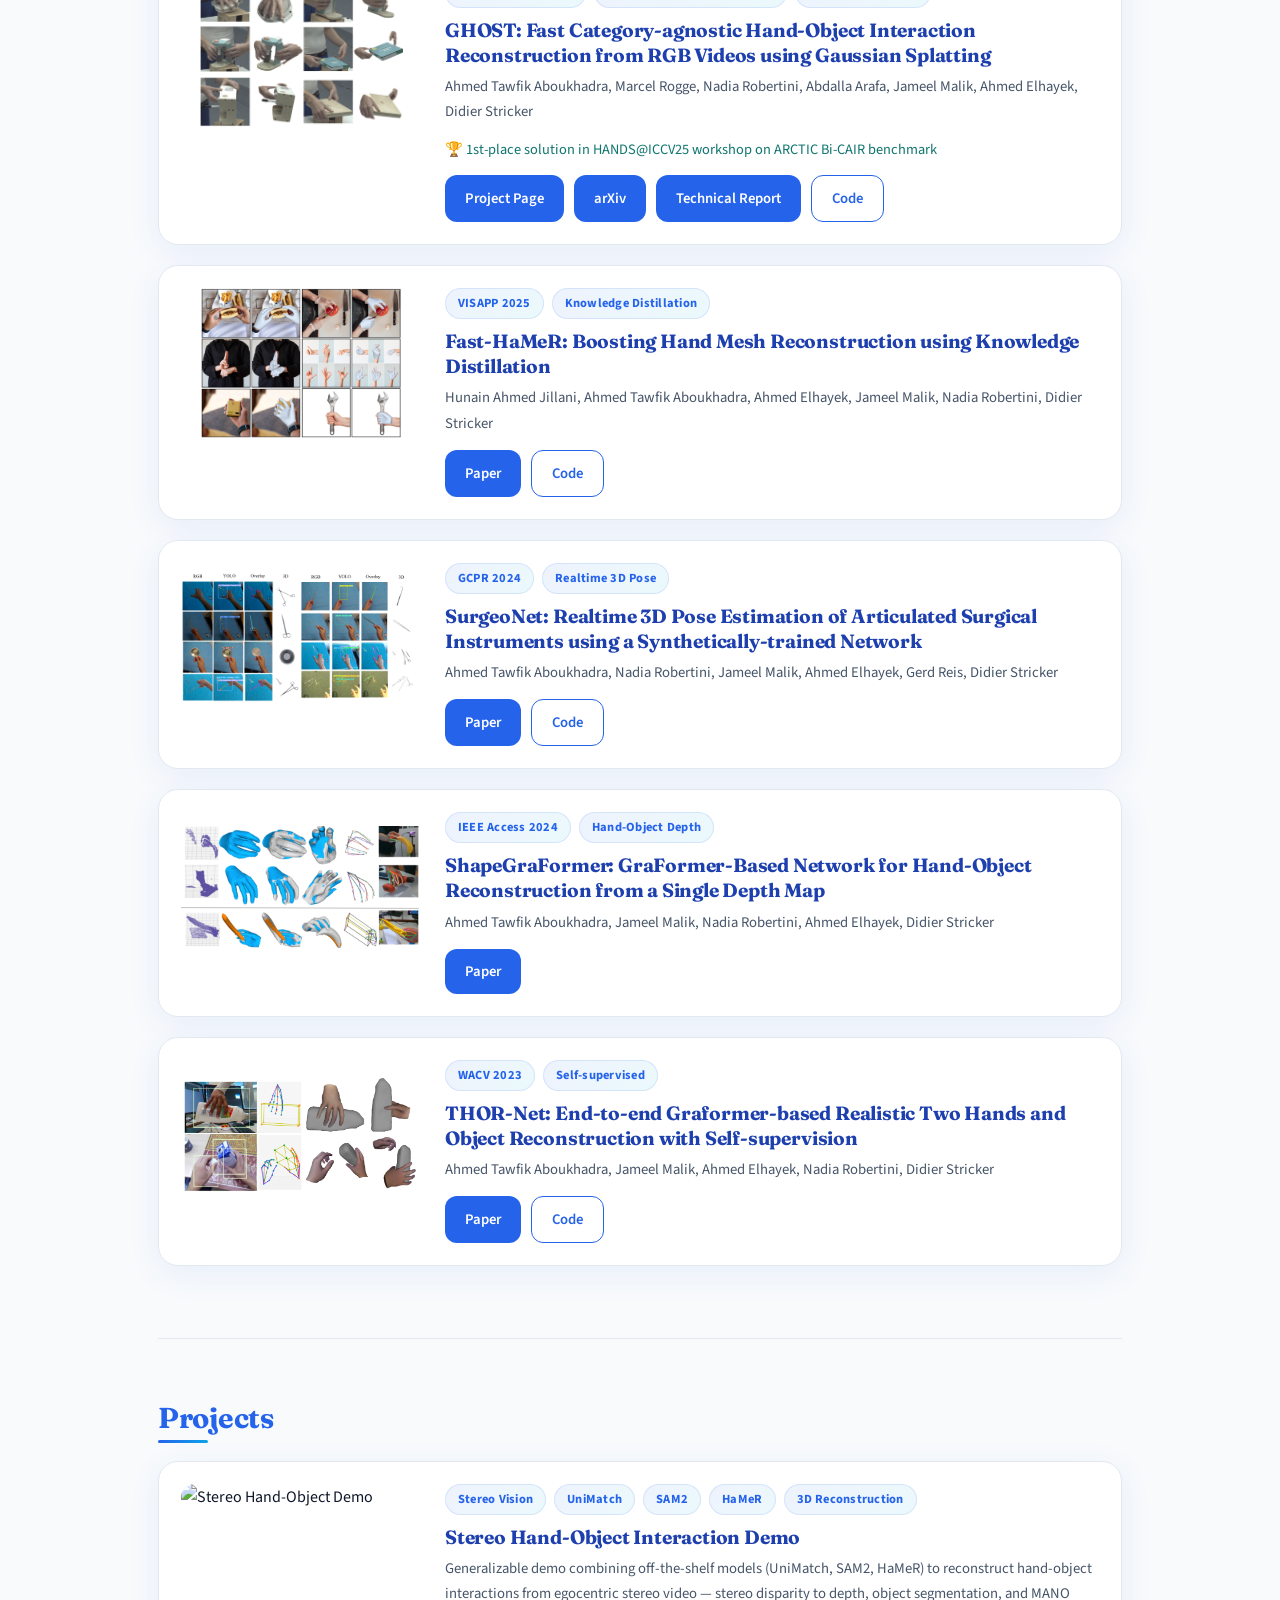
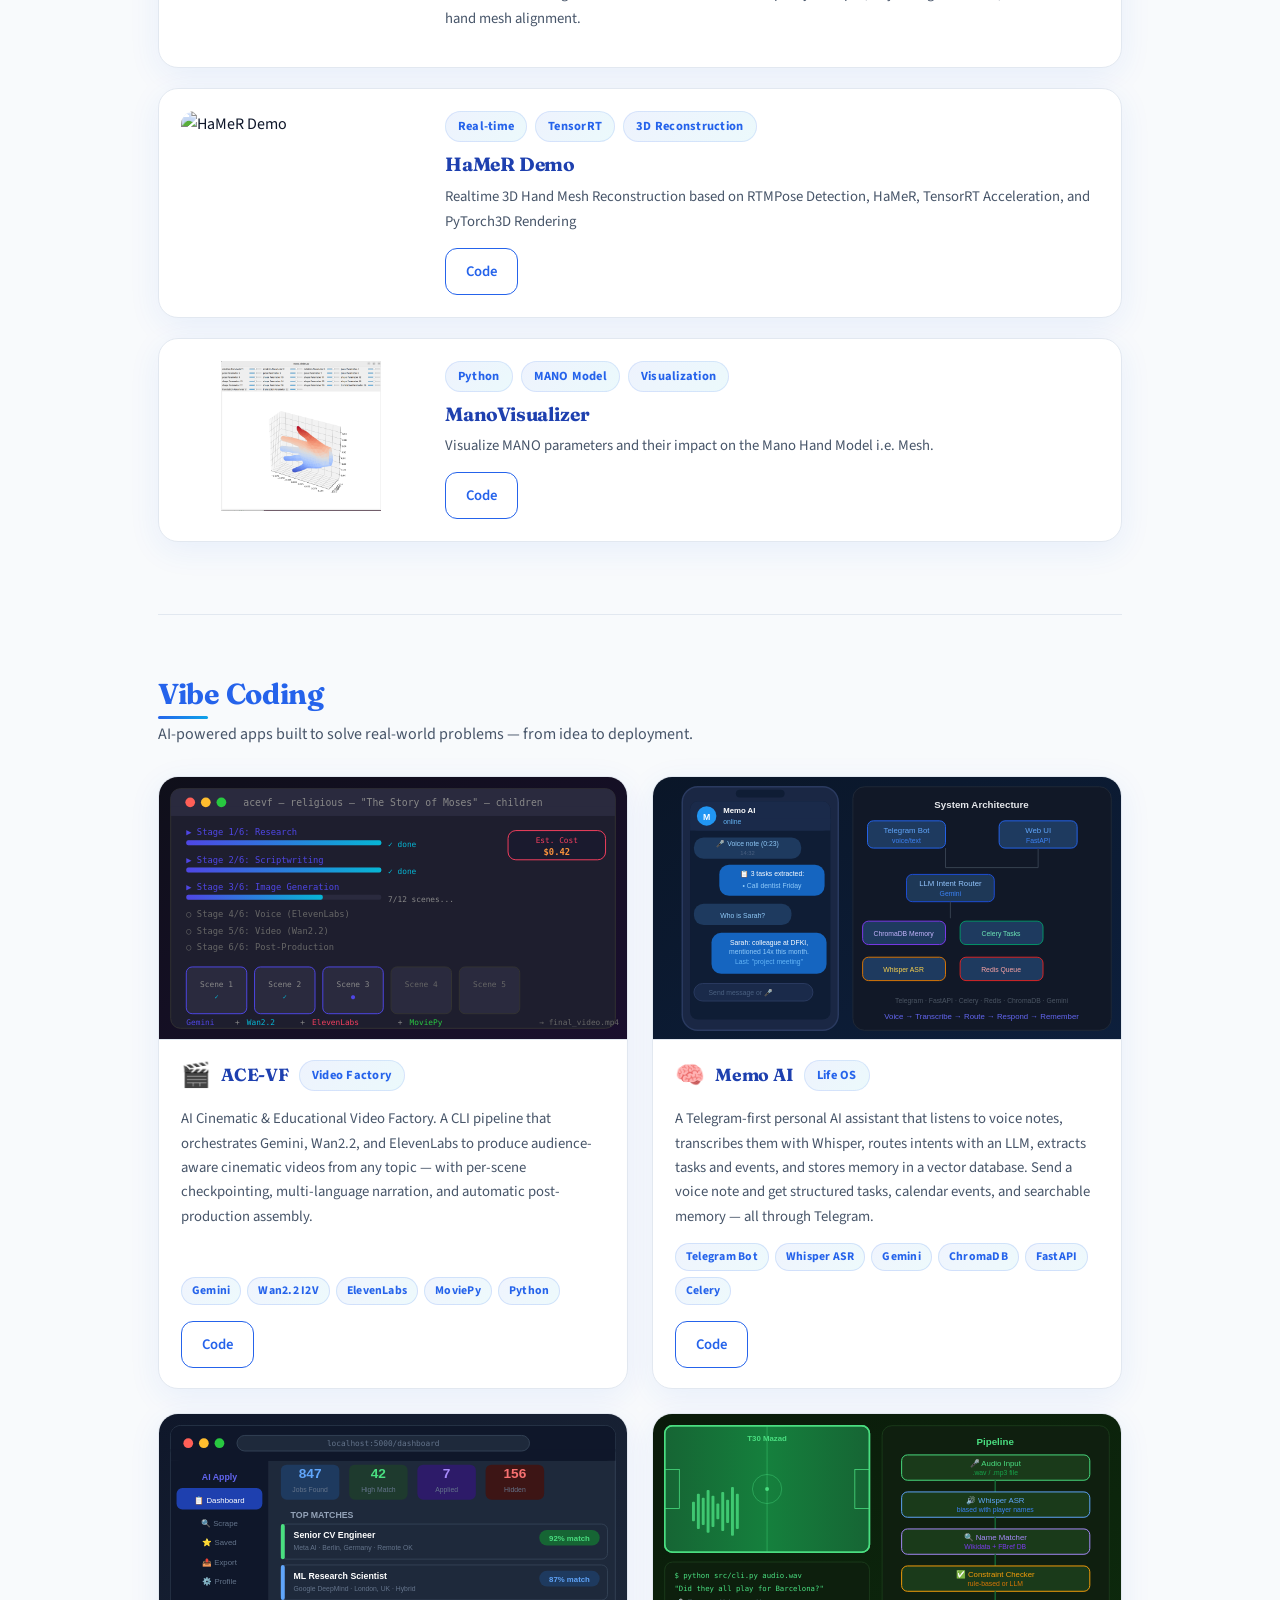
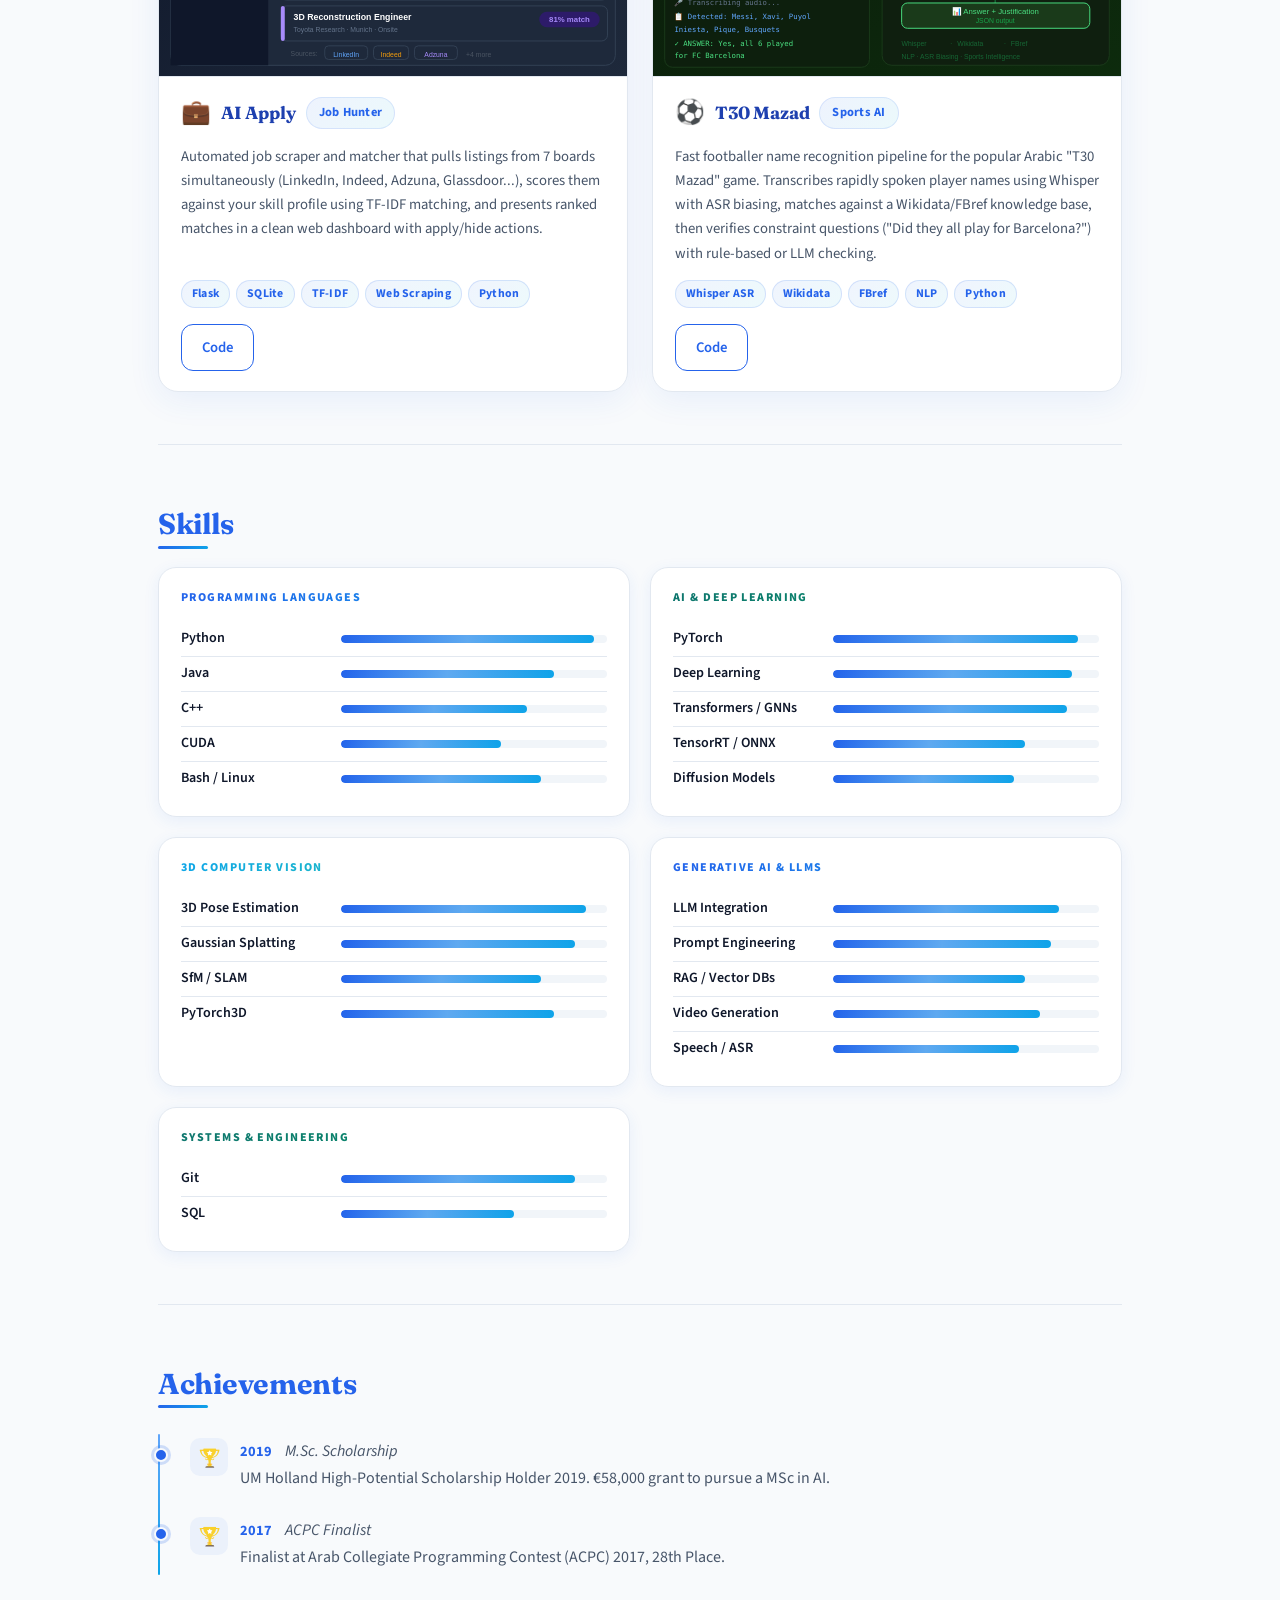
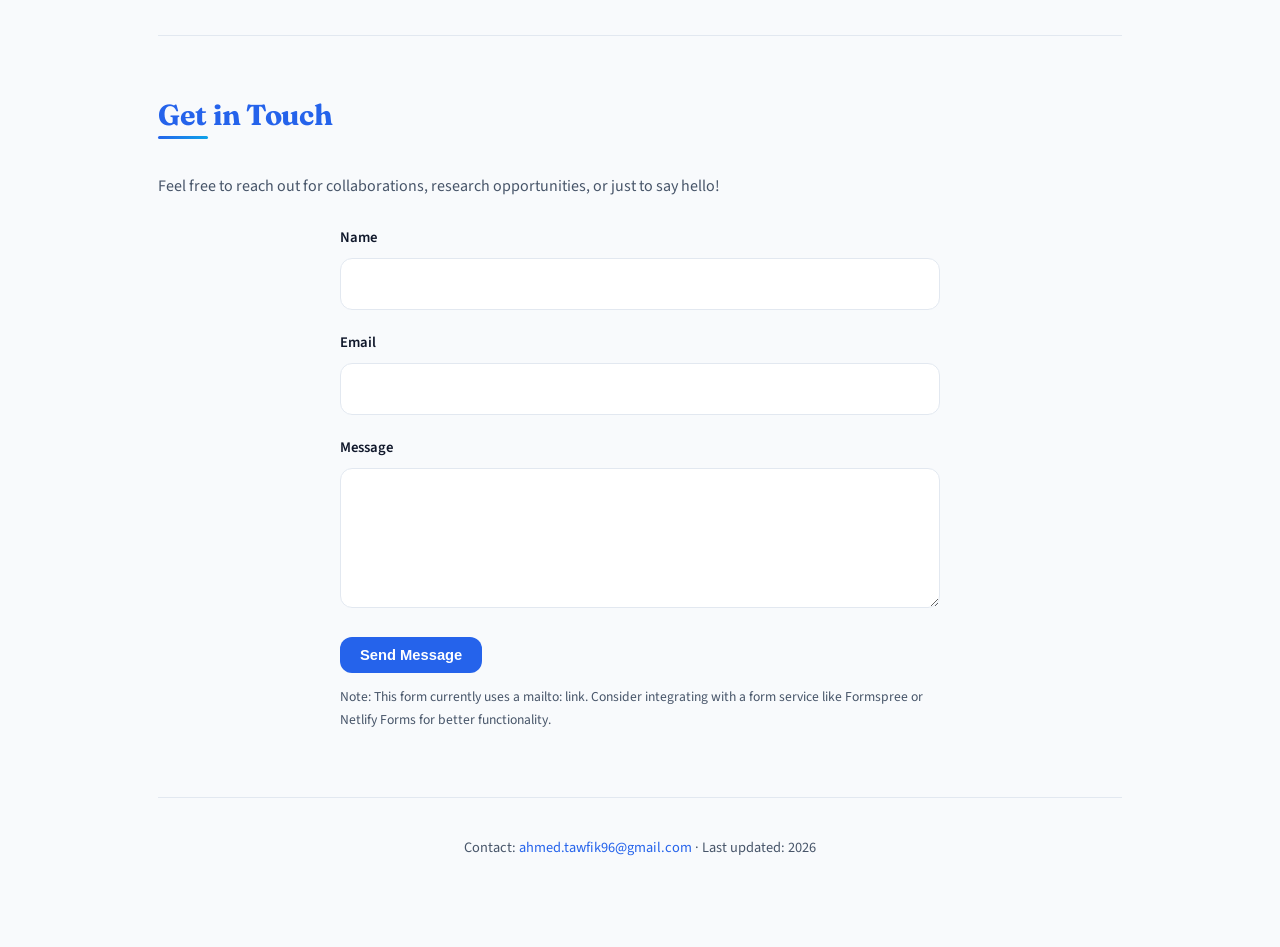
==== commit a7817f14: "udpating experience" ====
--- a/index.html
+++ b/index.html
@@ -230,7 +230,7 @@
 			<ul>
 				<li>
 					<div class="exp-info">
-						<div><span class="exp-date">Oct 2021 - Apr 2026</span>
+						<div><span class="exp-date">October 2021 - April 2026</span>
 							<span class="exp-position">Researcher</span>
 						</div>
 						<div>
@@ -264,7 +264,7 @@
 				</li>
 				<li>
 					<div class="exp-info">
-						<div><span class="exp-date">Sep 2020 - Jan 2021</span>
+						<div><span class="exp-date">September 2020 - January 2021</span>
 							<span class="exp-position">ML Intern</span>
 						</div>
 						<div>
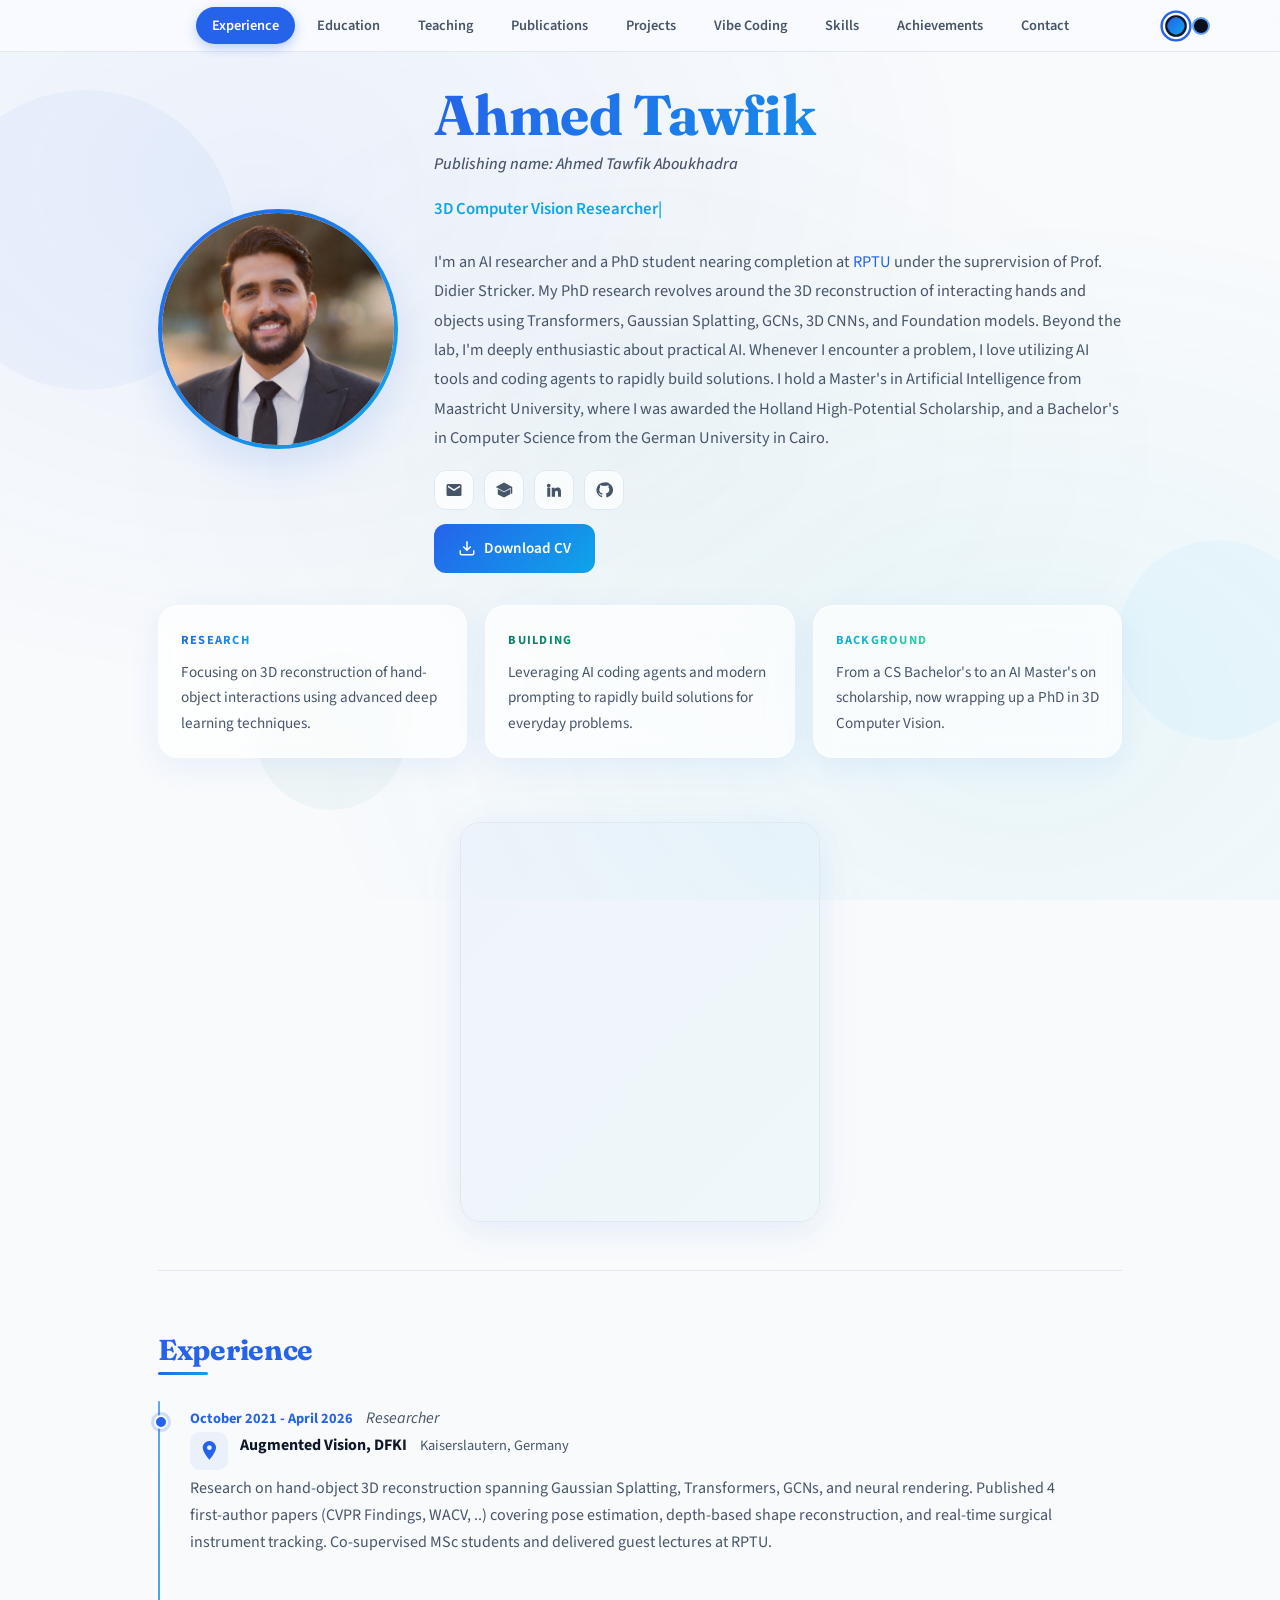
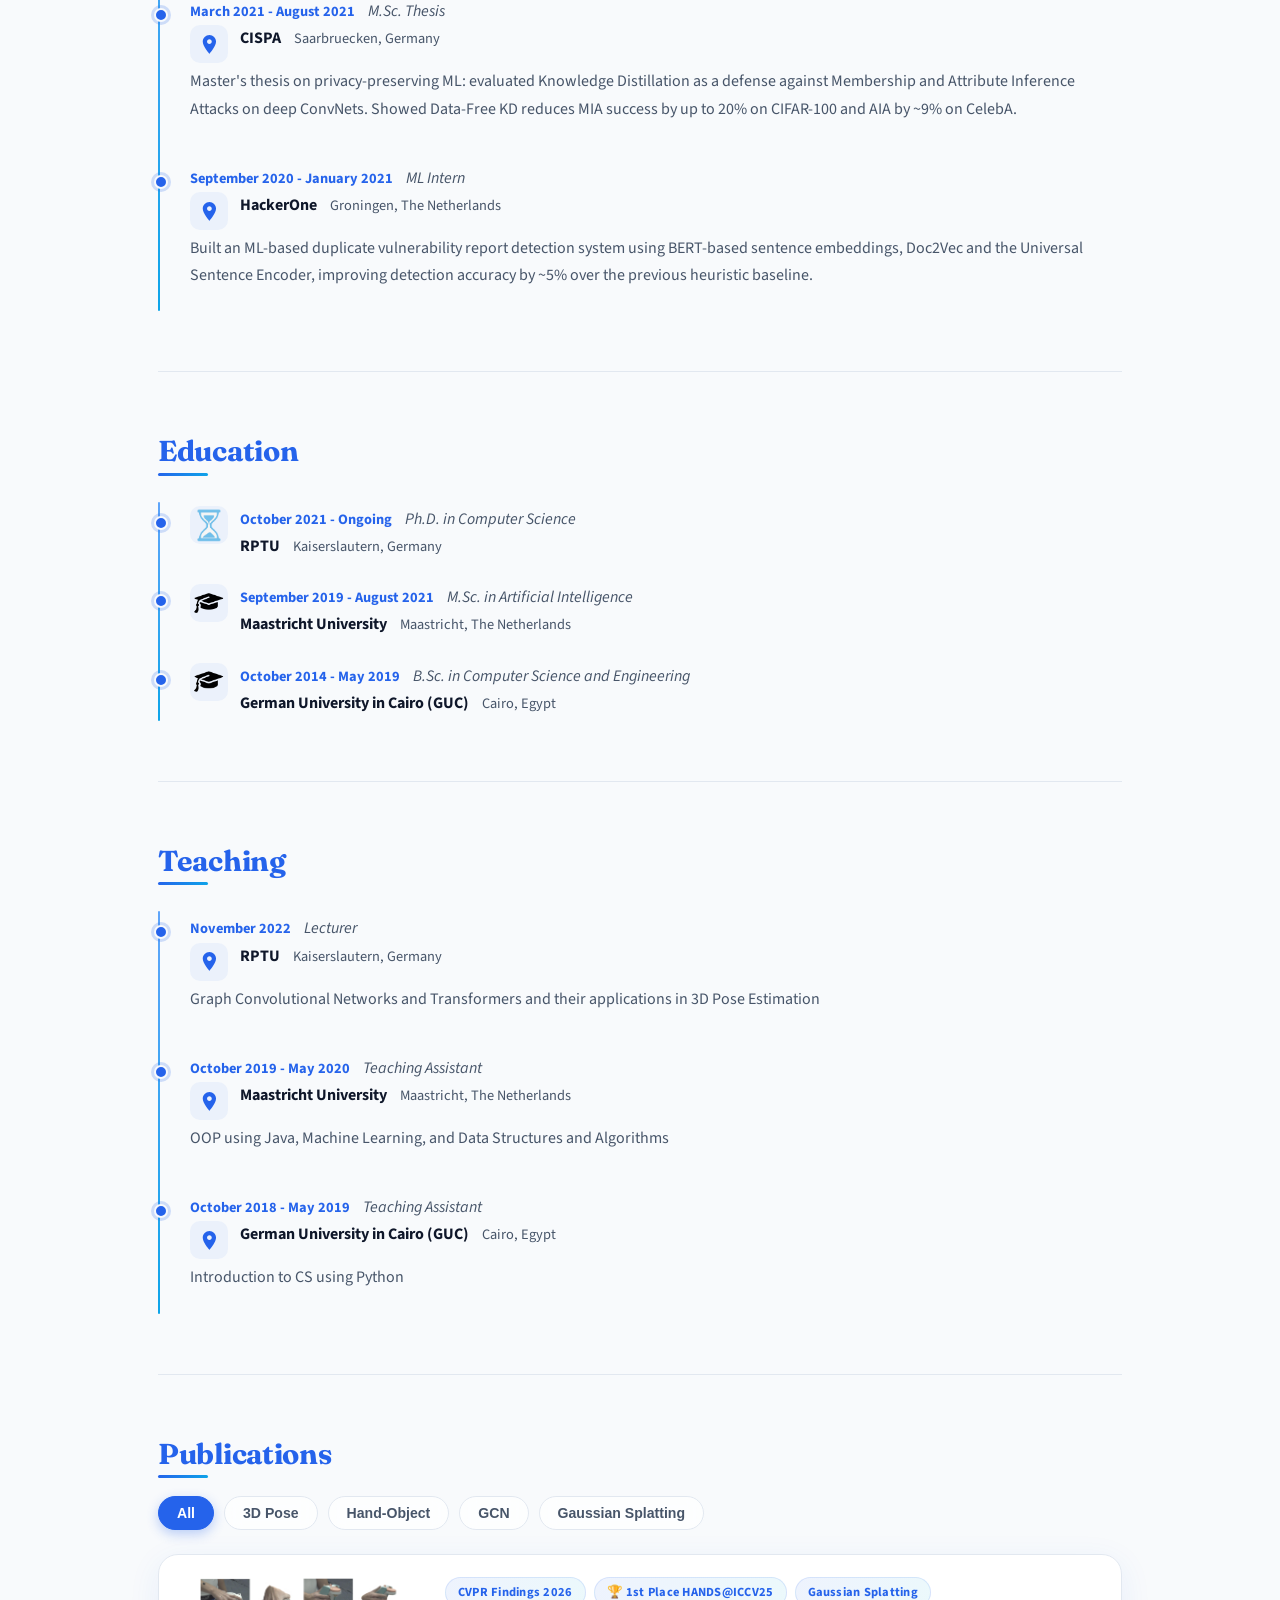
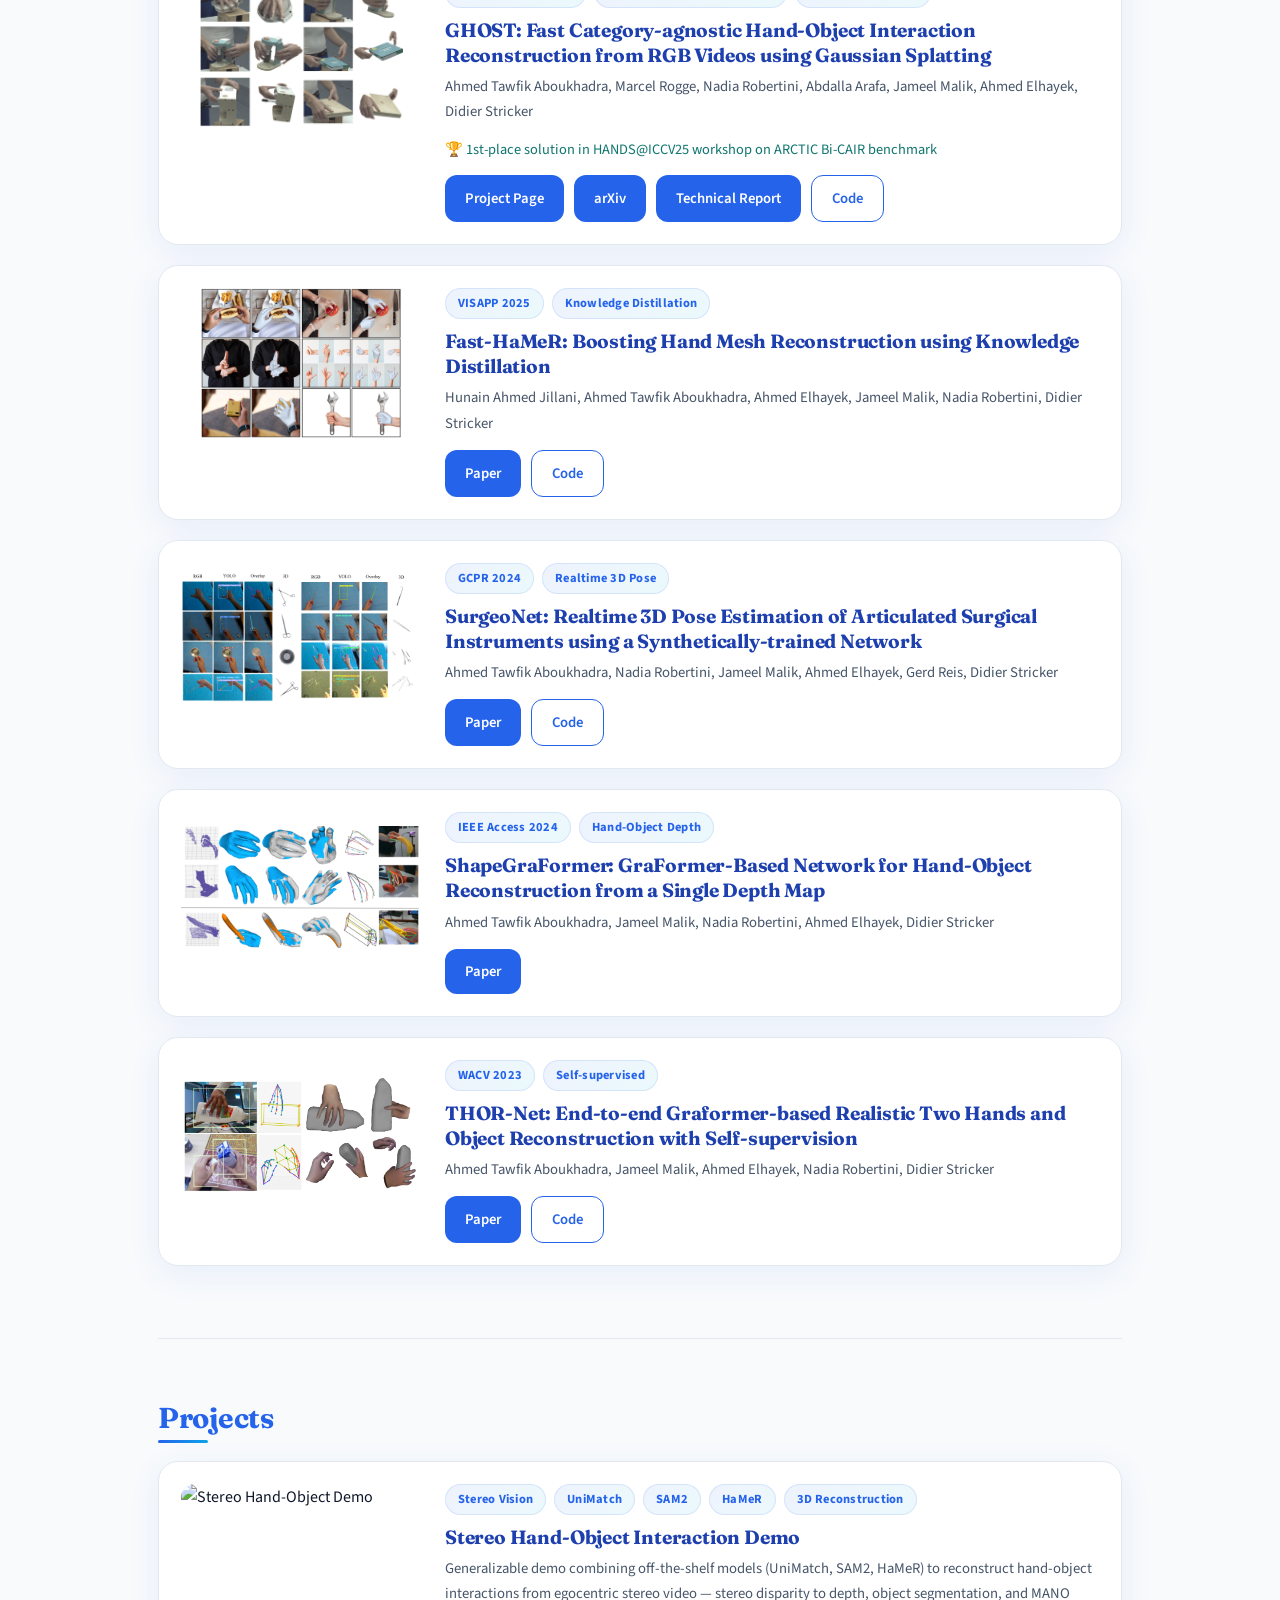
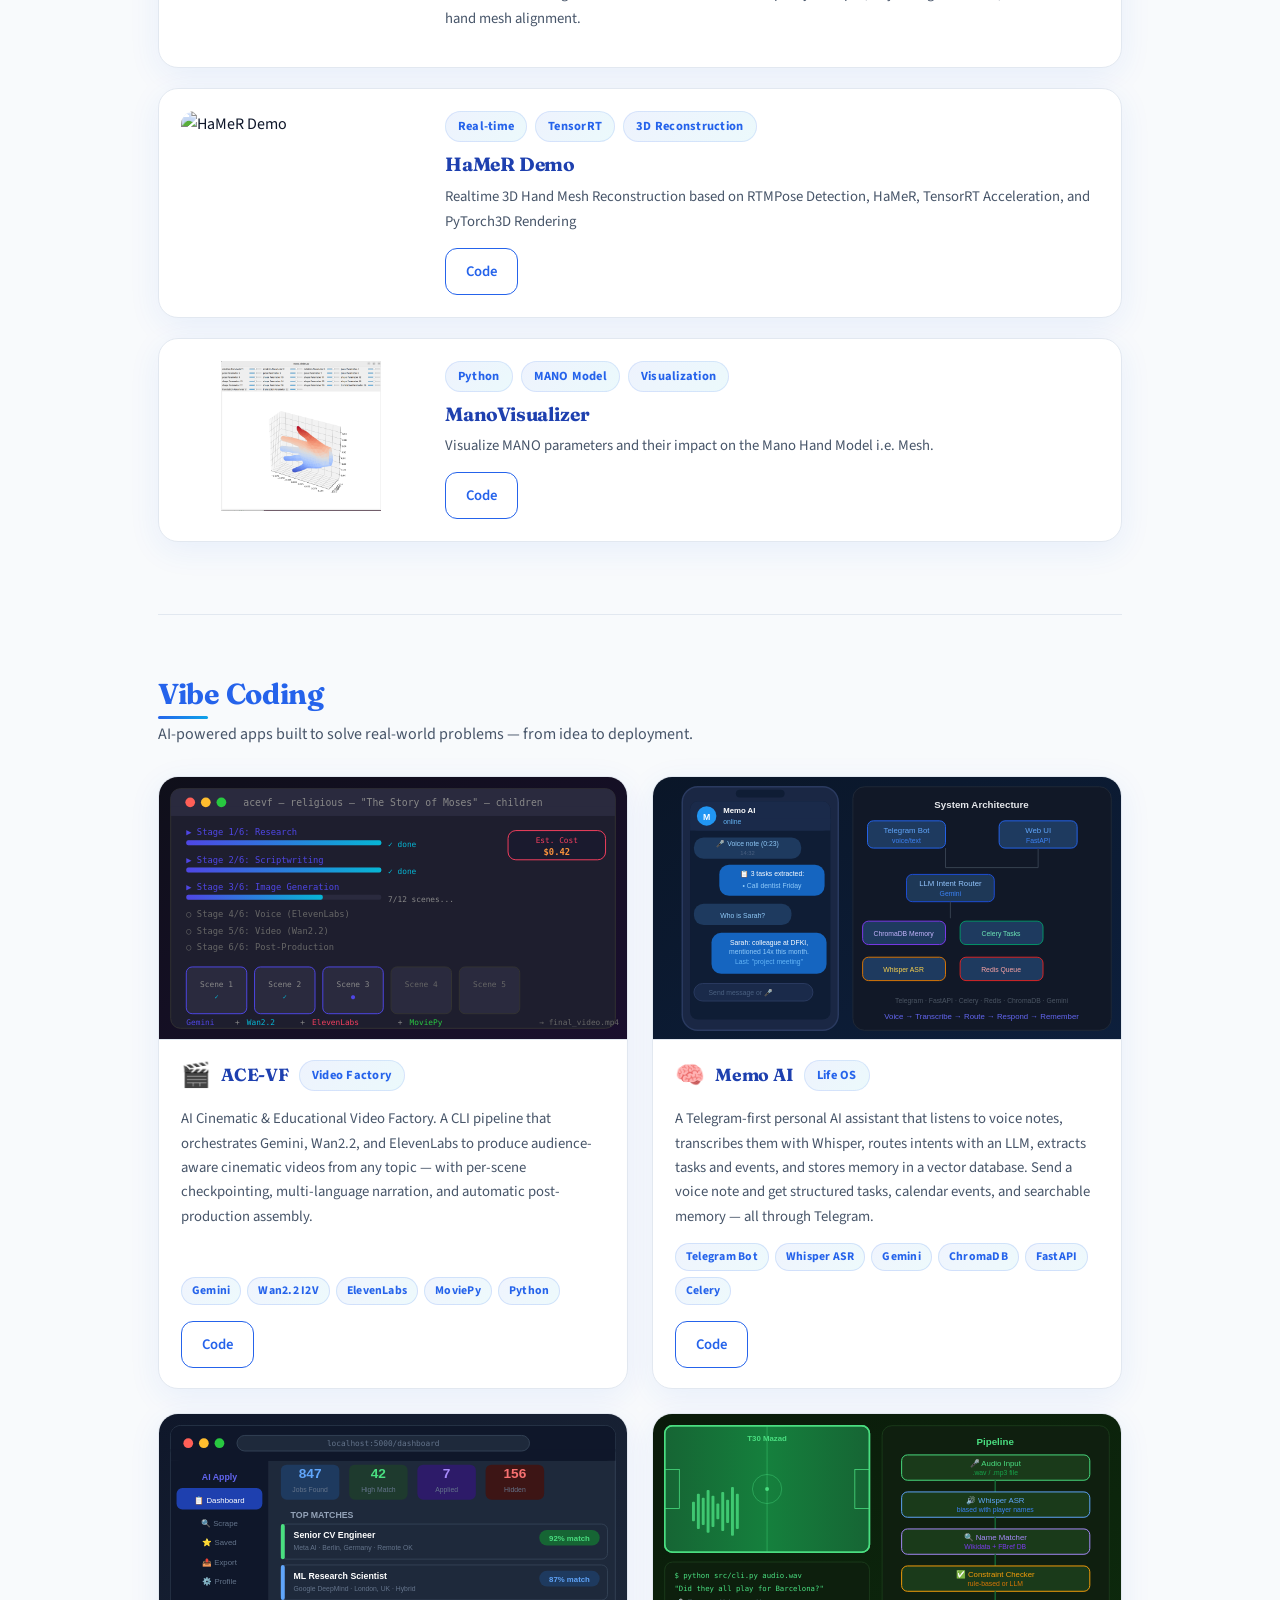
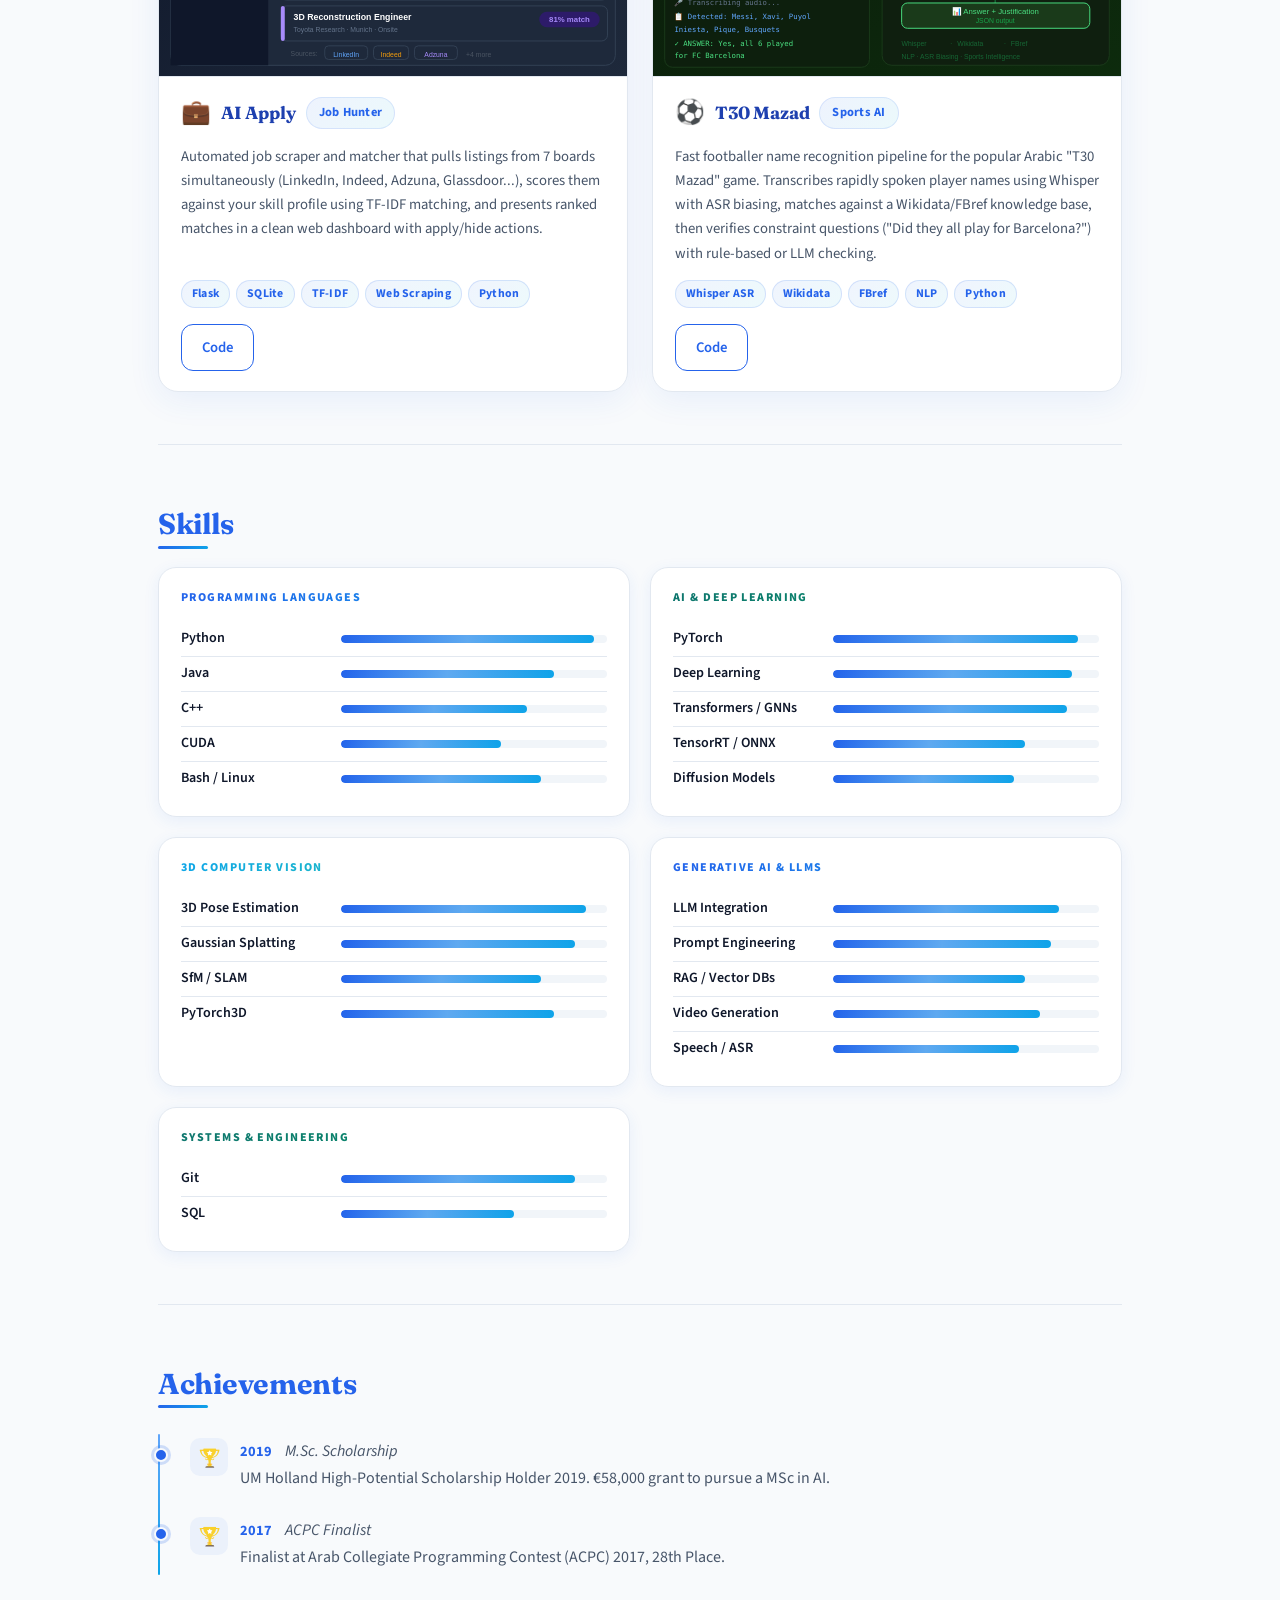
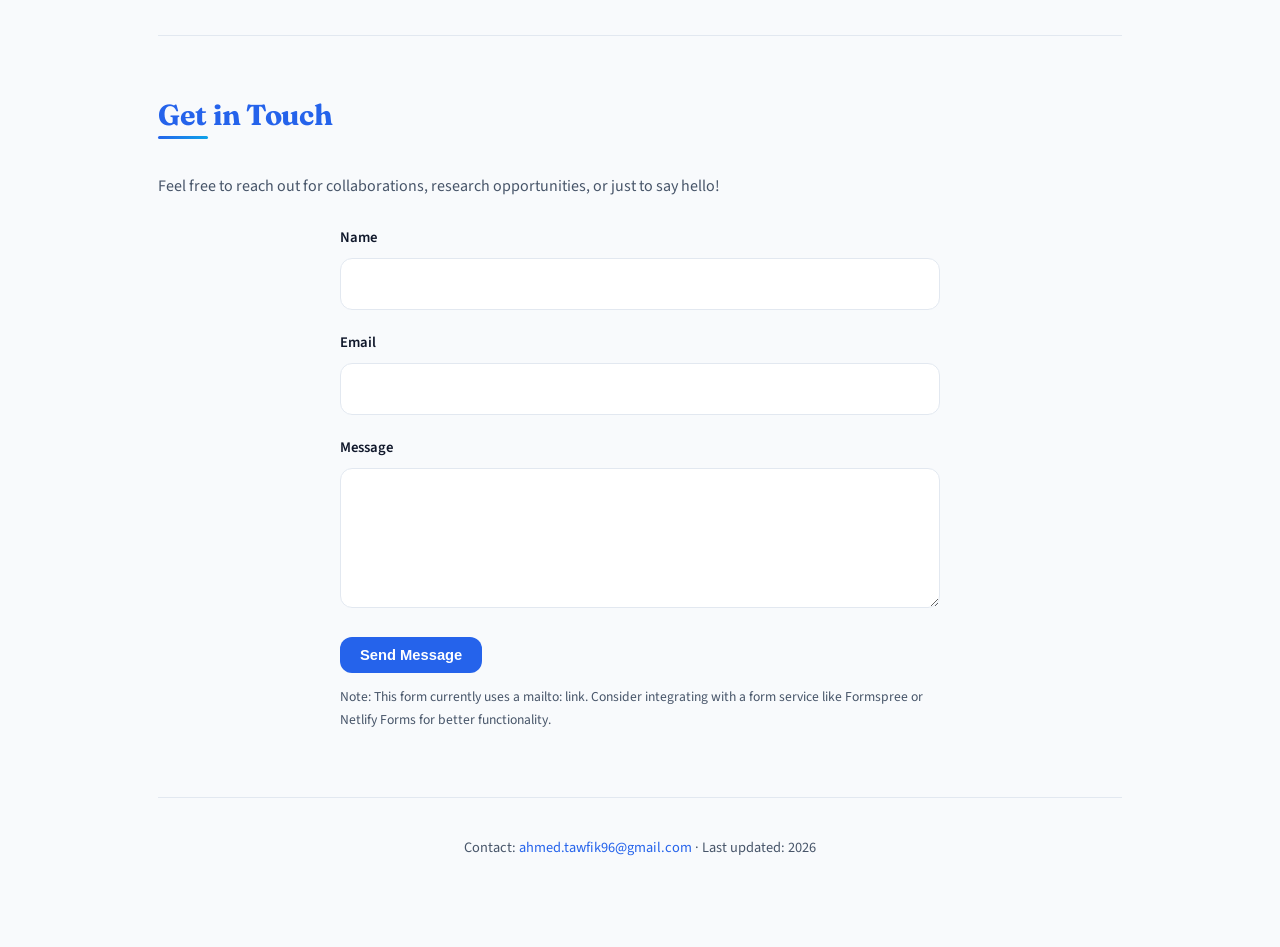
==== commit 3b618532: "udpating experience" ====
--- a/index.html
+++ b/index.html
@@ -302,7 +302,7 @@
 				<li>
 					<div class="ed-info">
 						<div class="ed-logo"><img src="images/grad.png" alt="Location"></div>
-						<div><span class="exp-date">Sep 2019 - August 2021</span>
+						<div><span class="exp-date">September 2019 - August 2021</span>
 							<span class="exp-position">M.Sc. in Artificial Intelligence</span>
 						</div>
 						<div>
@@ -315,7 +315,7 @@
 					<div class="ed-info">
 						<div class="ed-logo"><img src="images/grad.png" alt="Location"></div>
 						<div>
-							<span class="exp-date">Oct 2014 - May 2019</span>
+							<span class="exp-date">October 2014 - May 2019</span>
 							<span class="exp-position">B.Sc. in Computer Science and Engineering</span>
 						</div>
 						<div>
@@ -334,7 +334,7 @@
 			<ul>
 				<li>
 					<div class="exp-info">
-						<div><span class="exp-date">Nov 2022</span>
+						<div><span class="exp-date">November 2022</span>
 							<span class="exp-position">Lecturer</span>
 						</div>
 						<div>
@@ -352,7 +352,7 @@
 				</li>
 				<li>
 					<div class="exp-info">
-						<div><span class="exp-date">Oct 2019 - May 2020</span>
+						<div><span class="exp-date">October 2019 - May 2020</span>
 							<span class="exp-position">Teaching Assistant</span>
 						</div>
 						<div>
@@ -369,7 +369,7 @@
 				</li>
 				<li>
 					<div class="exp-info">
-						<div><span class="exp-date">Oct 2018 - May 2019</span>
+						<div><span class="exp-date">October 2018 - May 2019</span>
 							<span class="exp-position">Teaching Assistant</span>
 						</div>
 						<div>
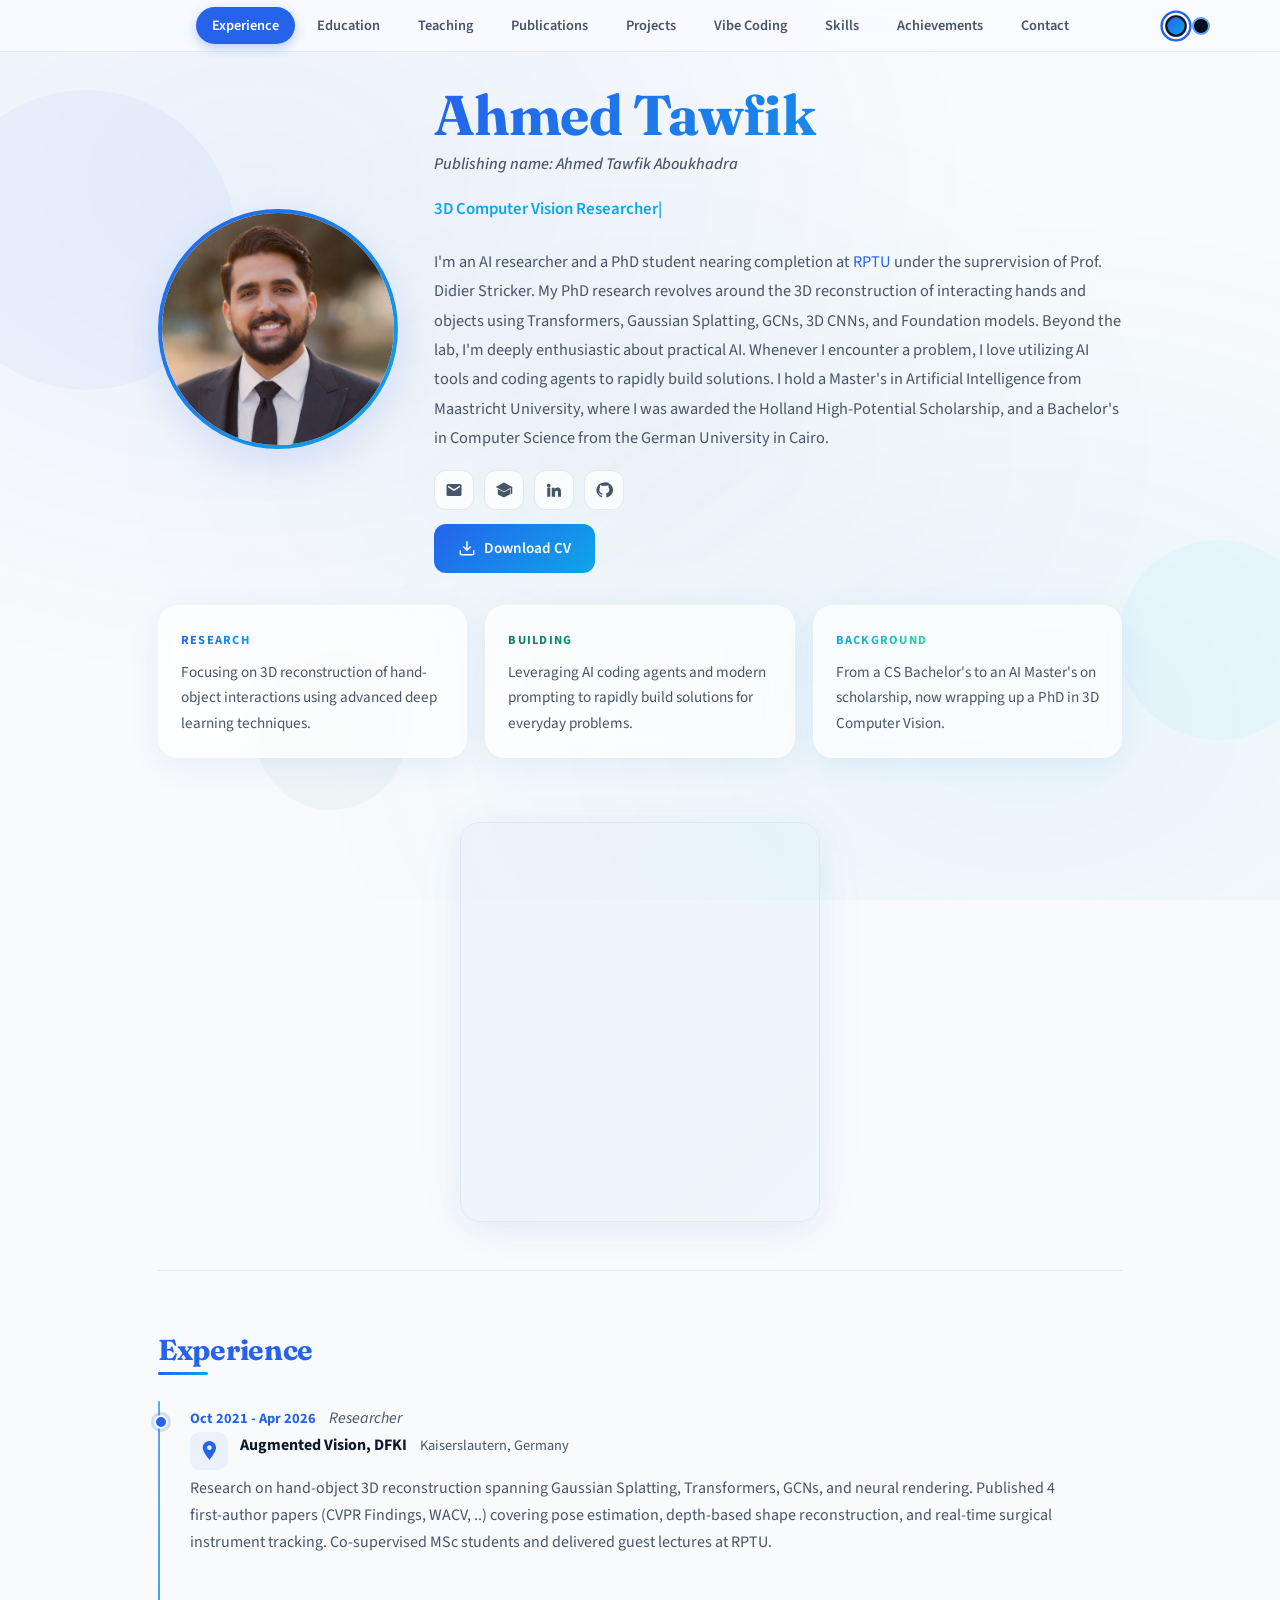
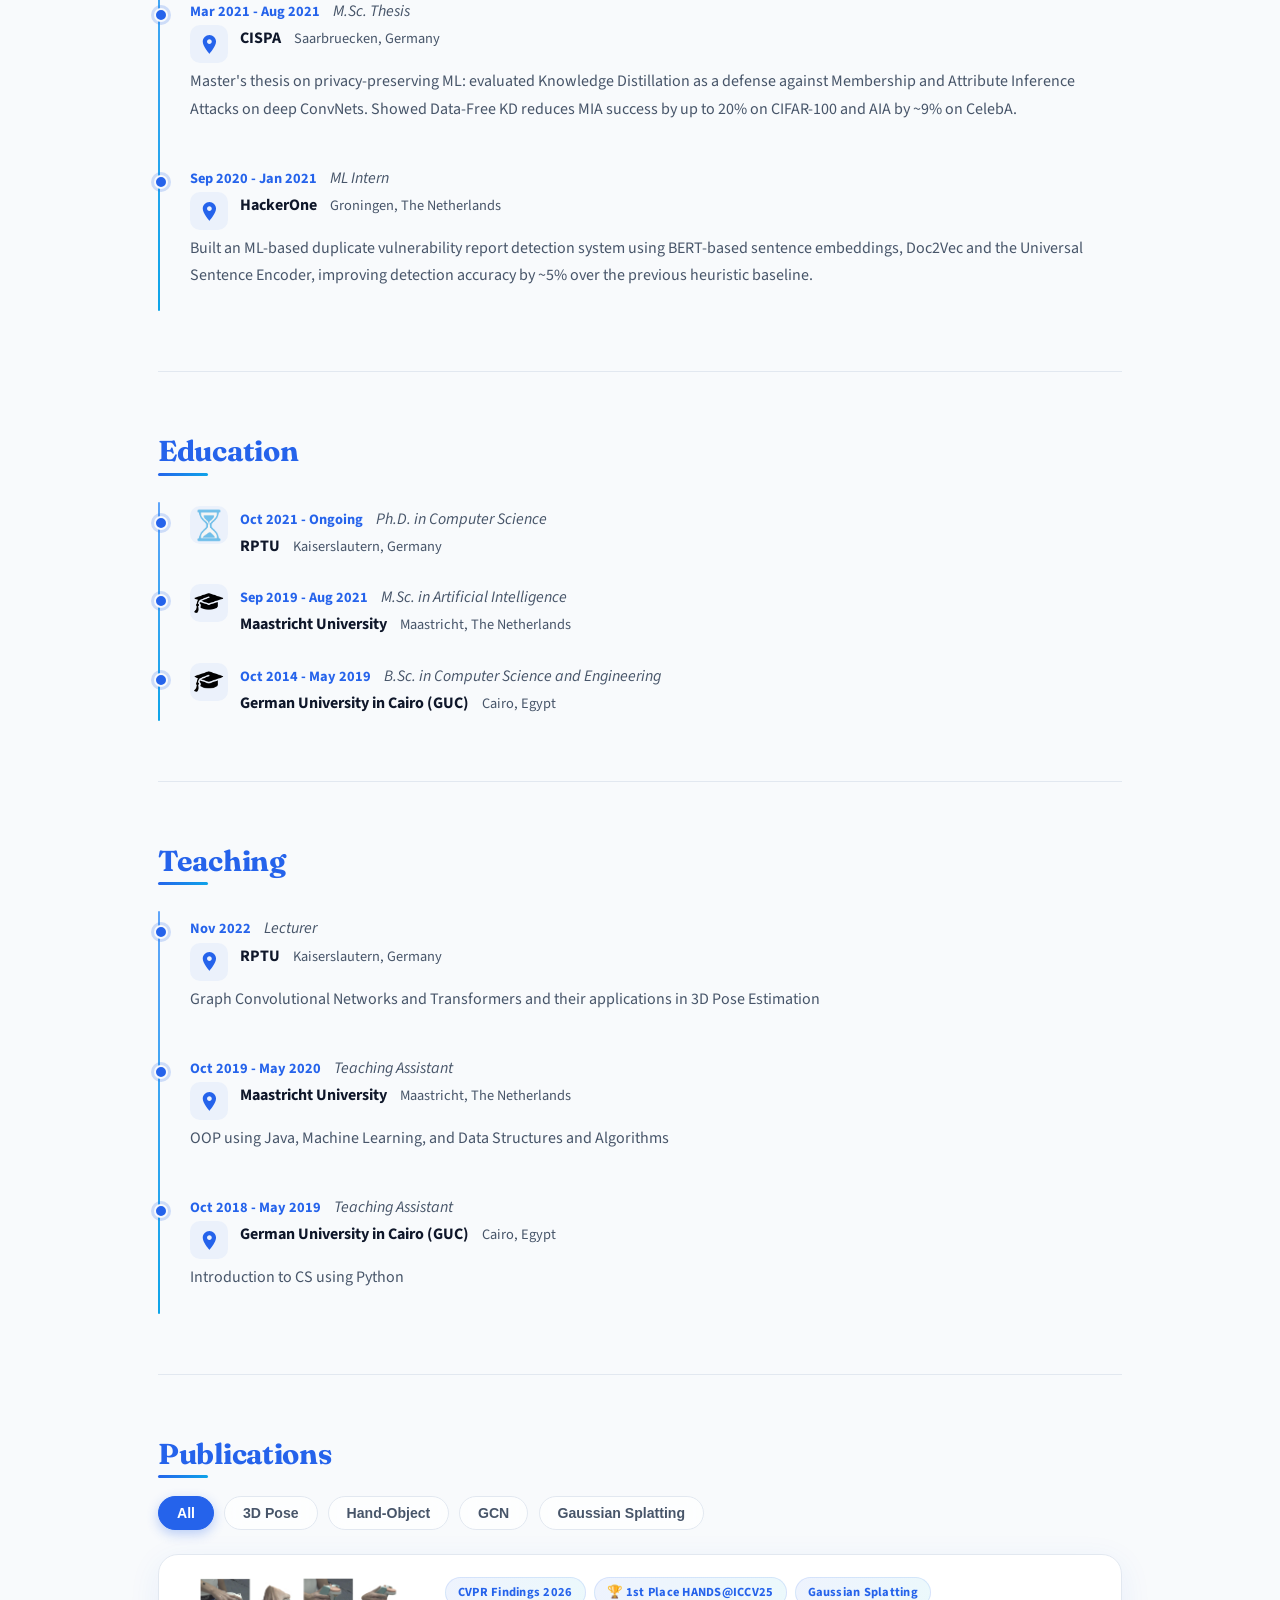
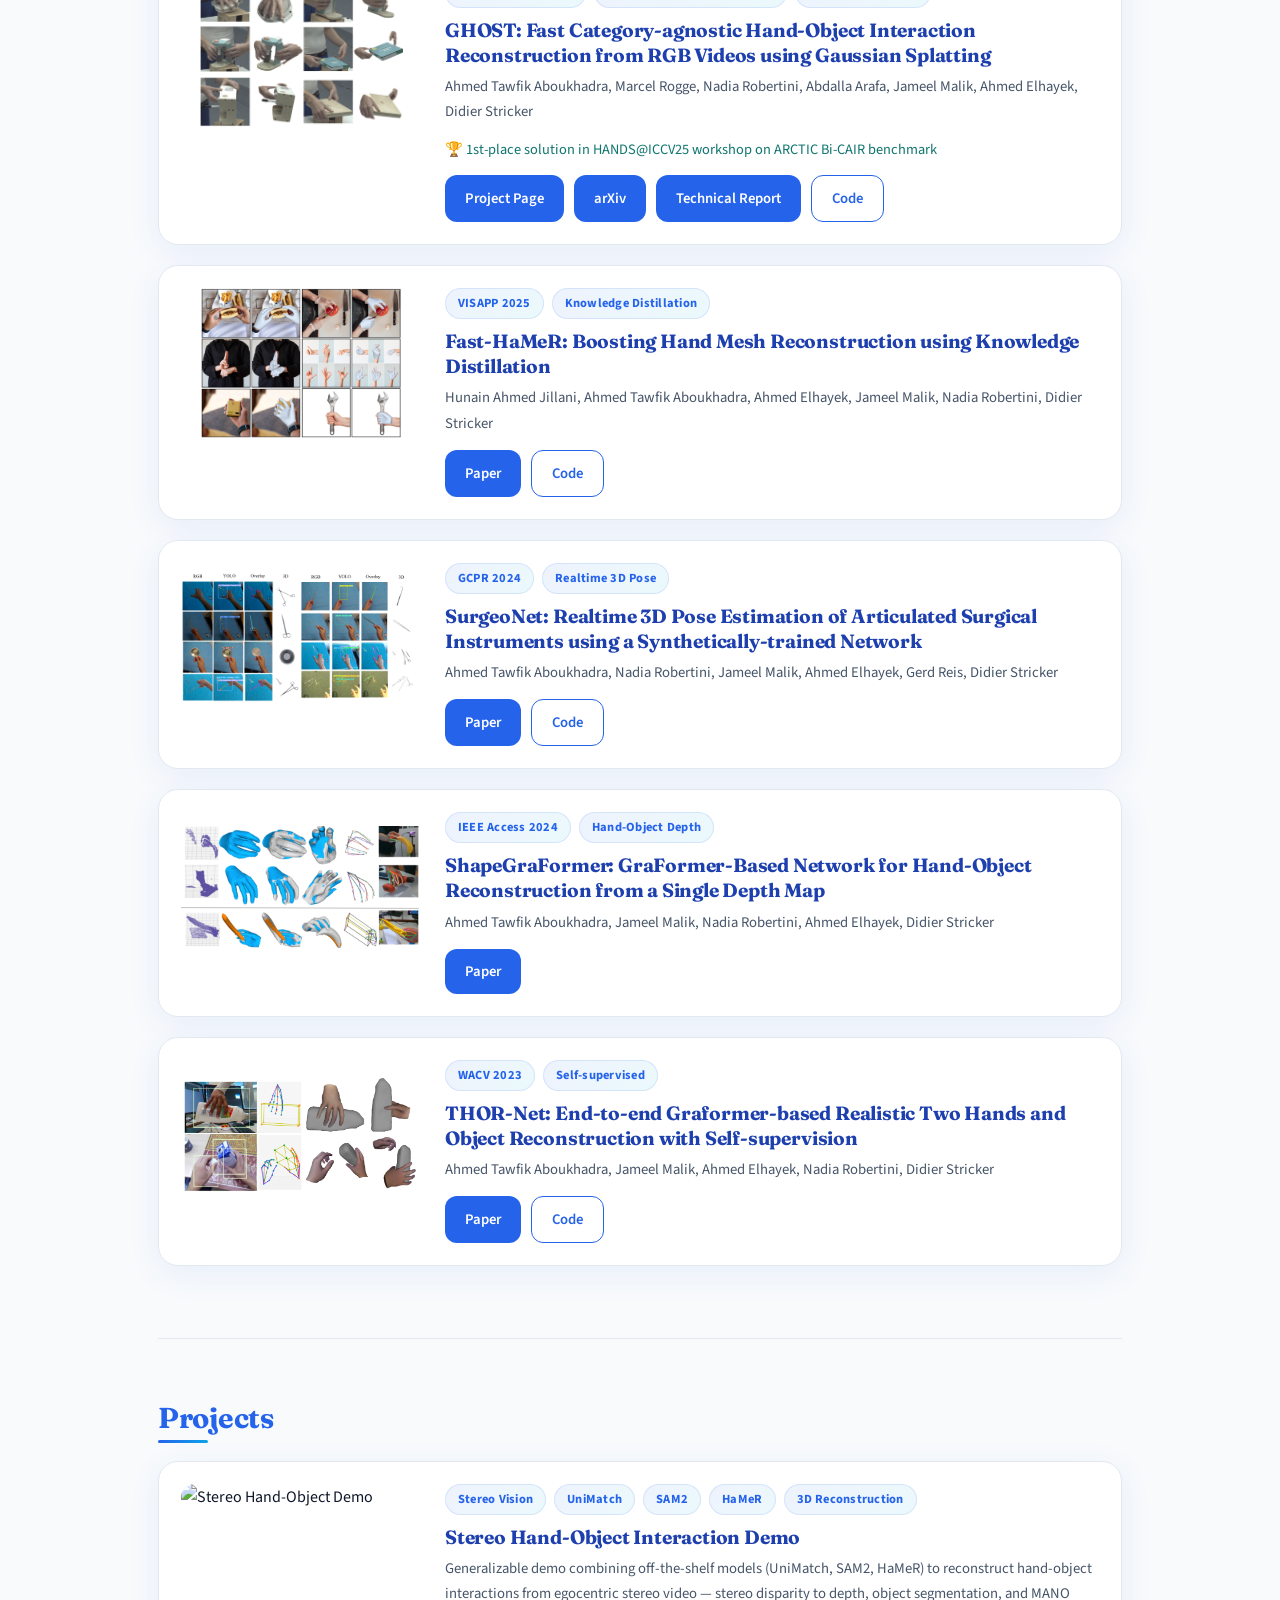
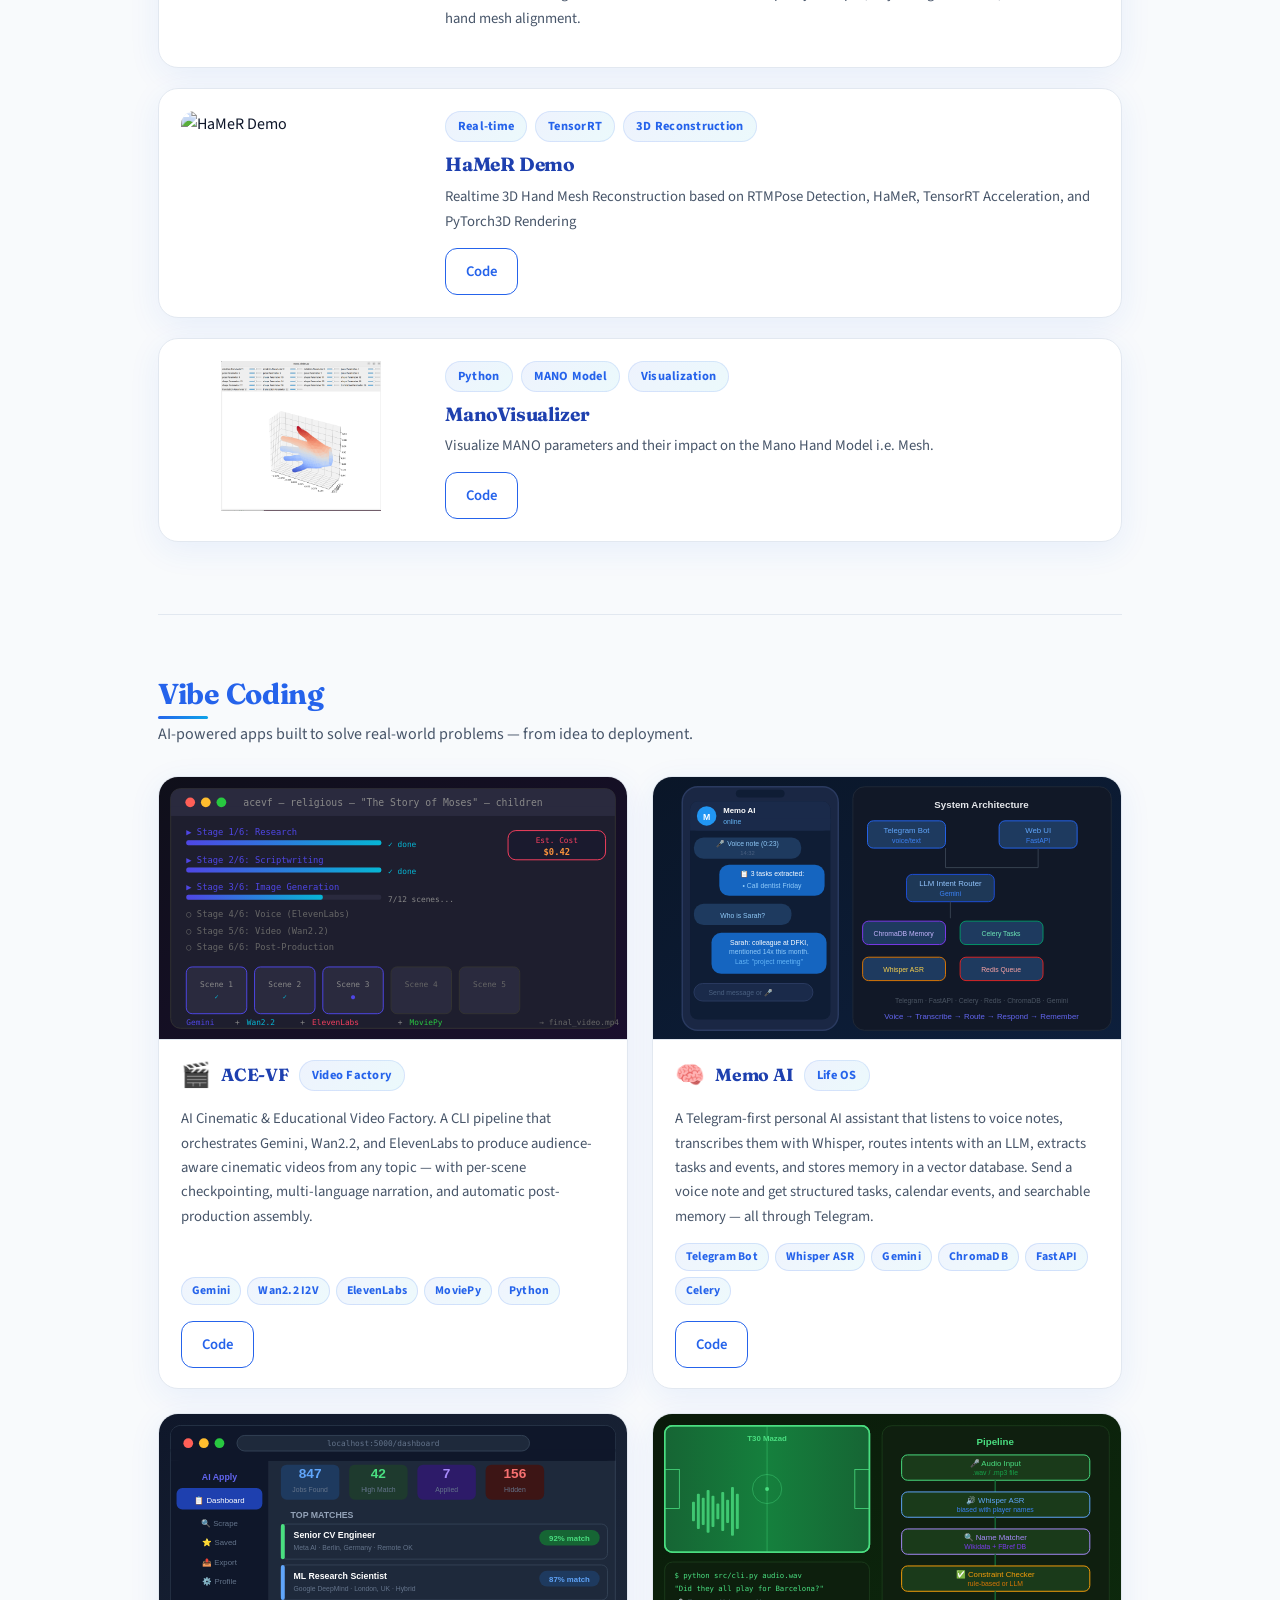
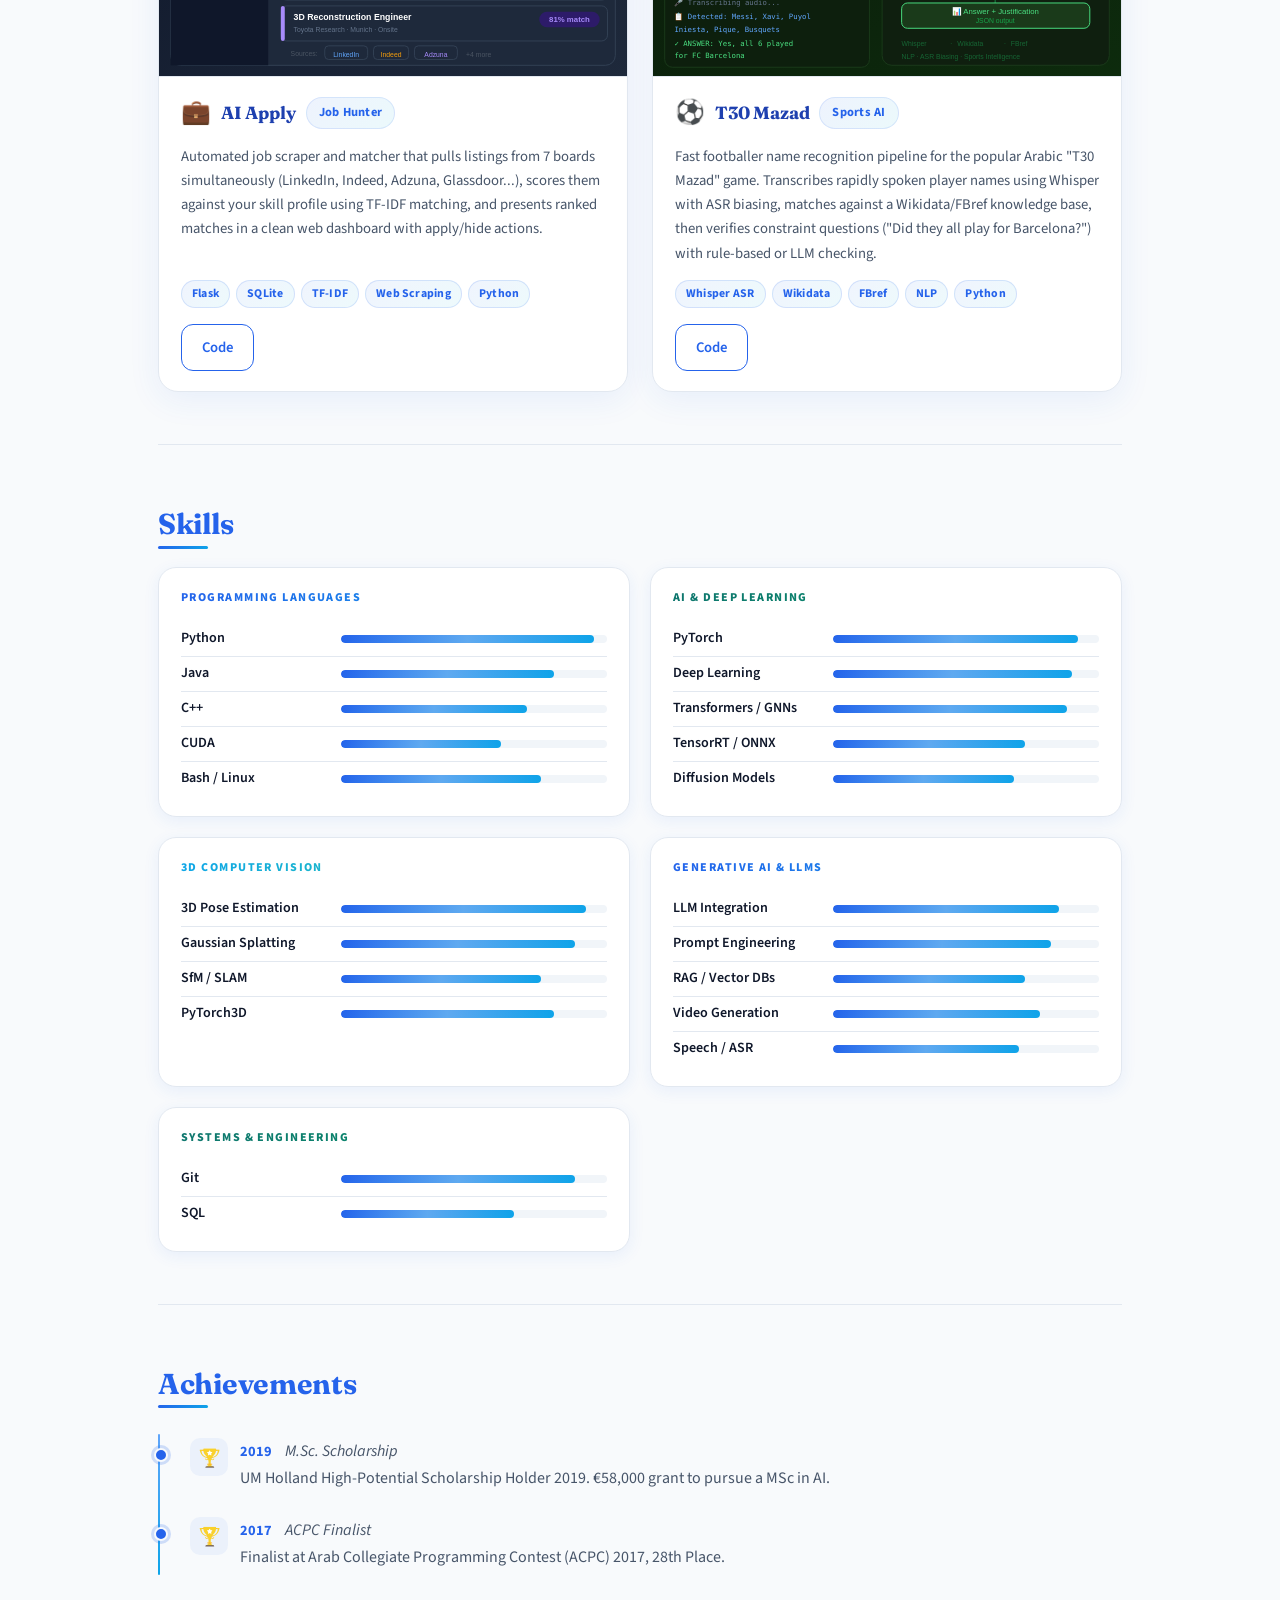
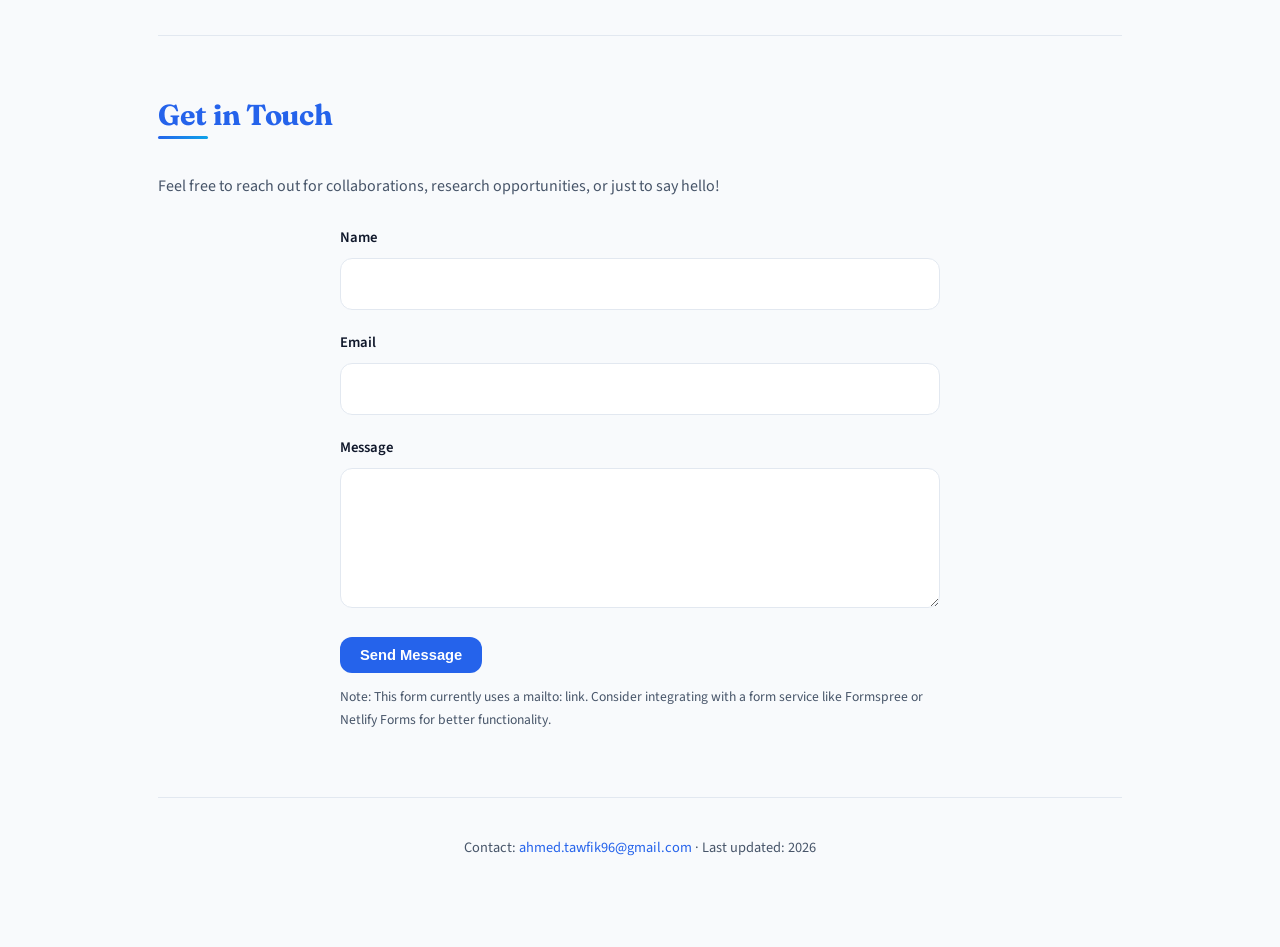
==== commit 730bc37e: "udpating experience" ====
--- a/index.html
+++ b/index.html
@@ -230,7 +230,7 @@
 			<ul>
 				<li>
 					<div class="exp-info">
-						<div><span class="exp-date">October 2021 - April 2026</span>
+						<div><span class="exp-date">Oct 2021 - Apr 2026</span>
 							<span class="exp-position">Researcher</span>
 						</div>
 						<div>
@@ -247,7 +247,7 @@
 				</li>
 				<li>
 					<div class="exp-info">
-						<div><span class="exp-date">March 2021 - August 2021</span>
+						<div><span class="exp-date">Mar 2021 - Aug 2021</span>
 							<span class="exp-position">M.Sc. Thesis</span>
 						</div>
 						<div>
@@ -264,7 +264,7 @@
 				</li>
 				<li>
 					<div class="exp-info">
-						<div><span class="exp-date">September 2020 - January 2021</span>
+						<div><span class="exp-date">Sep 2020 - Jan 2021</span>
 							<span class="exp-position">ML Intern</span>
 						</div>
 						<div>
@@ -290,7 +290,7 @@
 				<li>
 					<div class="ed-info">
 						<div class="ed-logo"><img src="images/hourglass.png" alt="Location"></div>
-						<div><span class="exp-date">October 2021 - Ongoing</span>
+						<div><span class="exp-date">Oct 2021 - Ongoing</span>
 							<span class="exp-position">Ph.D. in Computer Science</span>
 						</div>
 						<div>
@@ -302,7 +302,7 @@
 				<li>
 					<div class="ed-info">
 						<div class="ed-logo"><img src="images/grad.png" alt="Location"></div>
-						<div><span class="exp-date">September 2019 - August 2021</span>
+						<div><span class="exp-date">Sep 2019 - Aug 2021</span>
 							<span class="exp-position">M.Sc. in Artificial Intelligence</span>
 						</div>
 						<div>
@@ -315,7 +315,7 @@
 					<div class="ed-info">
 						<div class="ed-logo"><img src="images/grad.png" alt="Location"></div>
 						<div>
-							<span class="exp-date">October 2014 - May 2019</span>
+							<span class="exp-date">Oct 2014 - May 2019</span>
 							<span class="exp-position">B.Sc. in Computer Science and Engineering</span>
 						</div>
 						<div>
@@ -334,7 +334,7 @@
 			<ul>
 				<li>
 					<div class="exp-info">
-						<div><span class="exp-date">November 2022</span>
+						<div><span class="exp-date">Nov 2022</span>
 							<span class="exp-position">Lecturer</span>
 						</div>
 						<div>
@@ -352,7 +352,7 @@
 				</li>
 				<li>
 					<div class="exp-info">
-						<div><span class="exp-date">October 2019 - May 2020</span>
+						<div><span class="exp-date">Oct 2019 - May 2020</span>
 							<span class="exp-position">Teaching Assistant</span>
 						</div>
 						<div>
@@ -369,7 +369,7 @@
 				</li>
 				<li>
 					<div class="exp-info">
-						<div><span class="exp-date">October 2018 - May 2019</span>
+						<div><span class="exp-date">Oct 2018 - May 2019</span>
 							<span class="exp-position">Teaching Assistant</span>
 						</div>
 						<div>
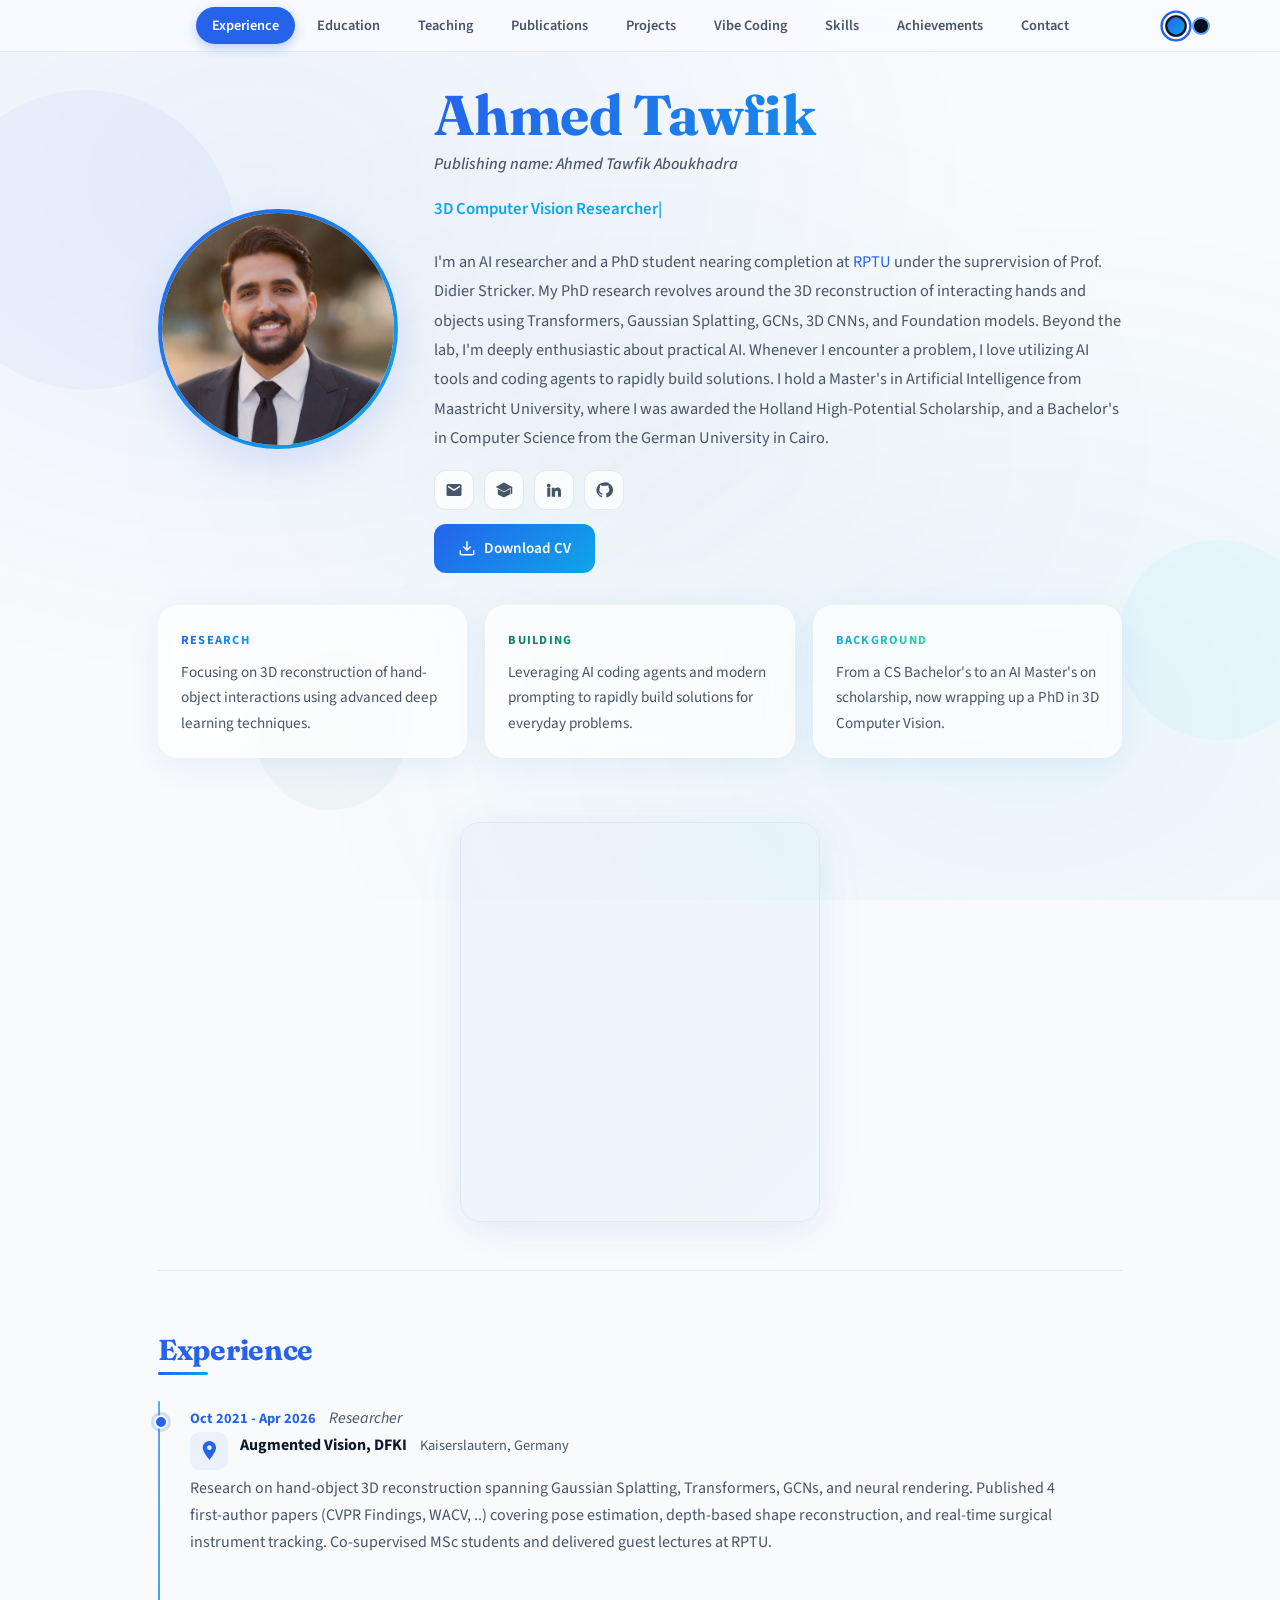
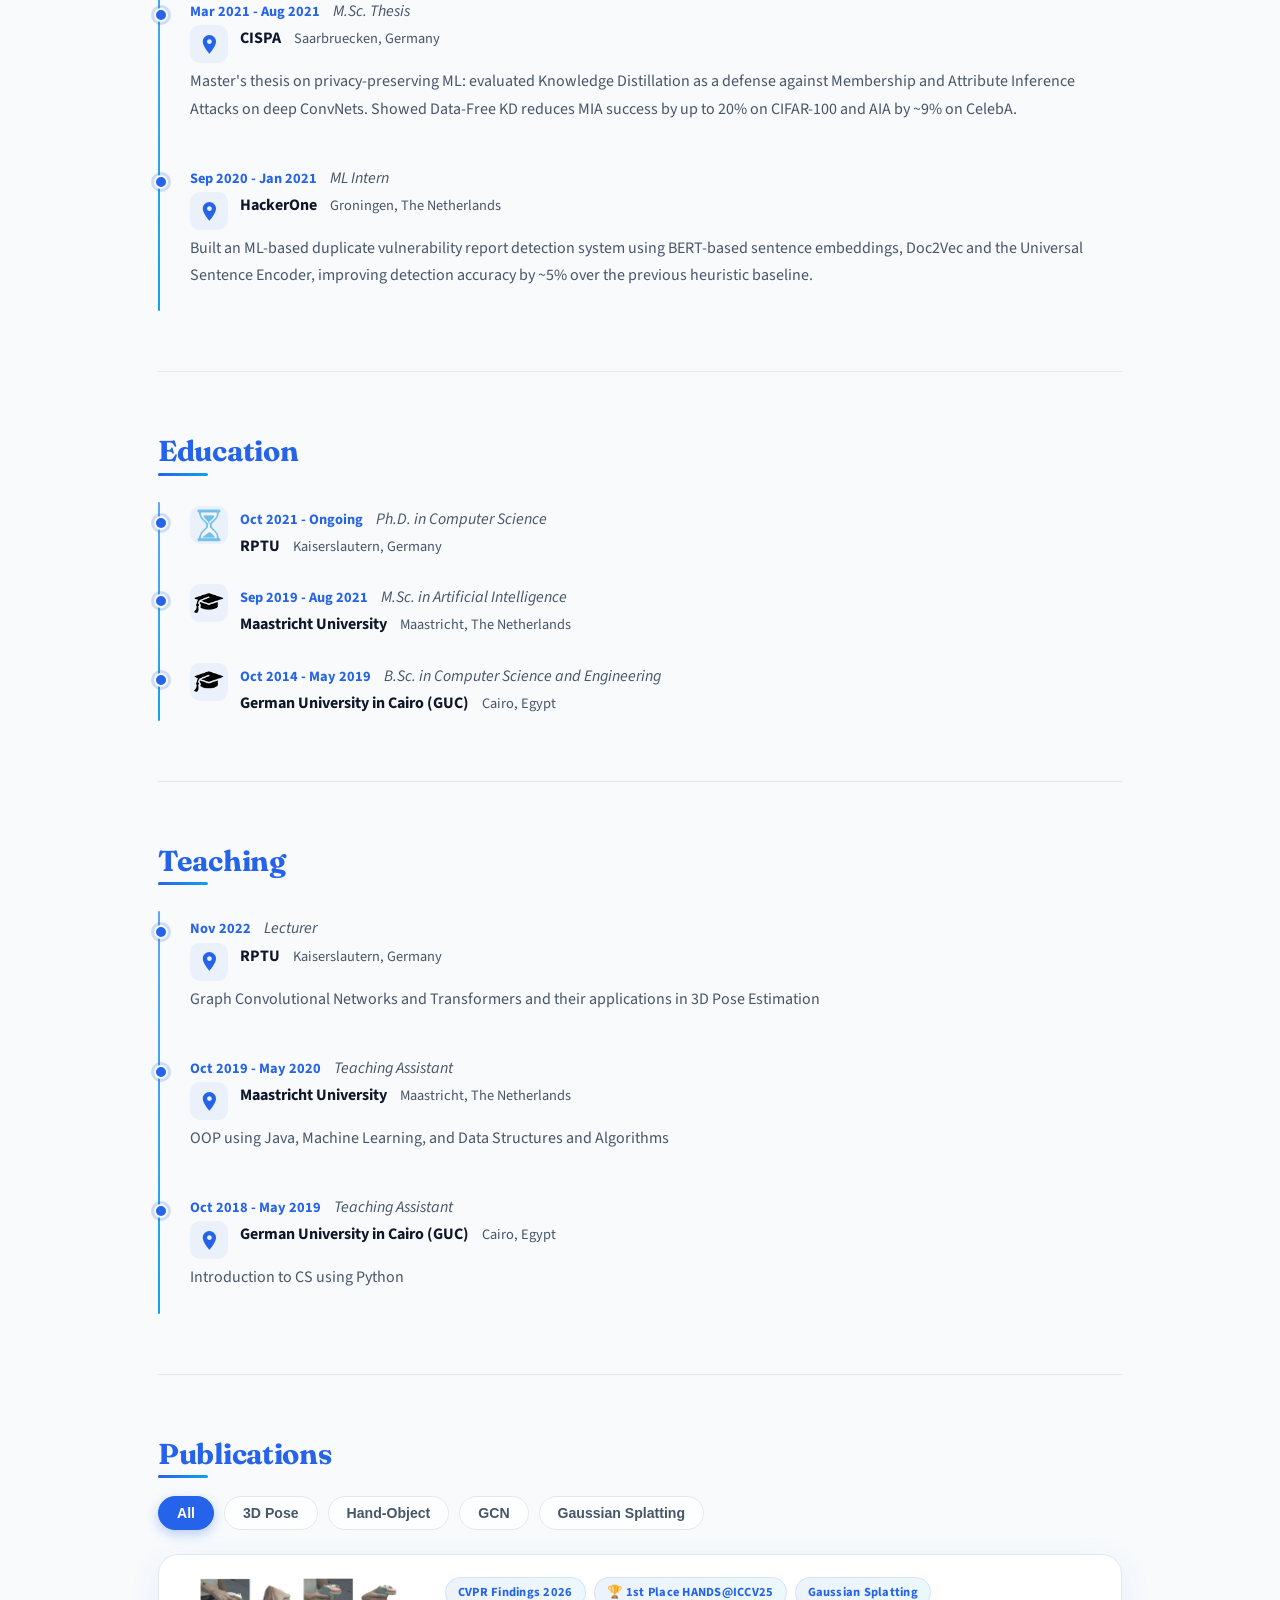
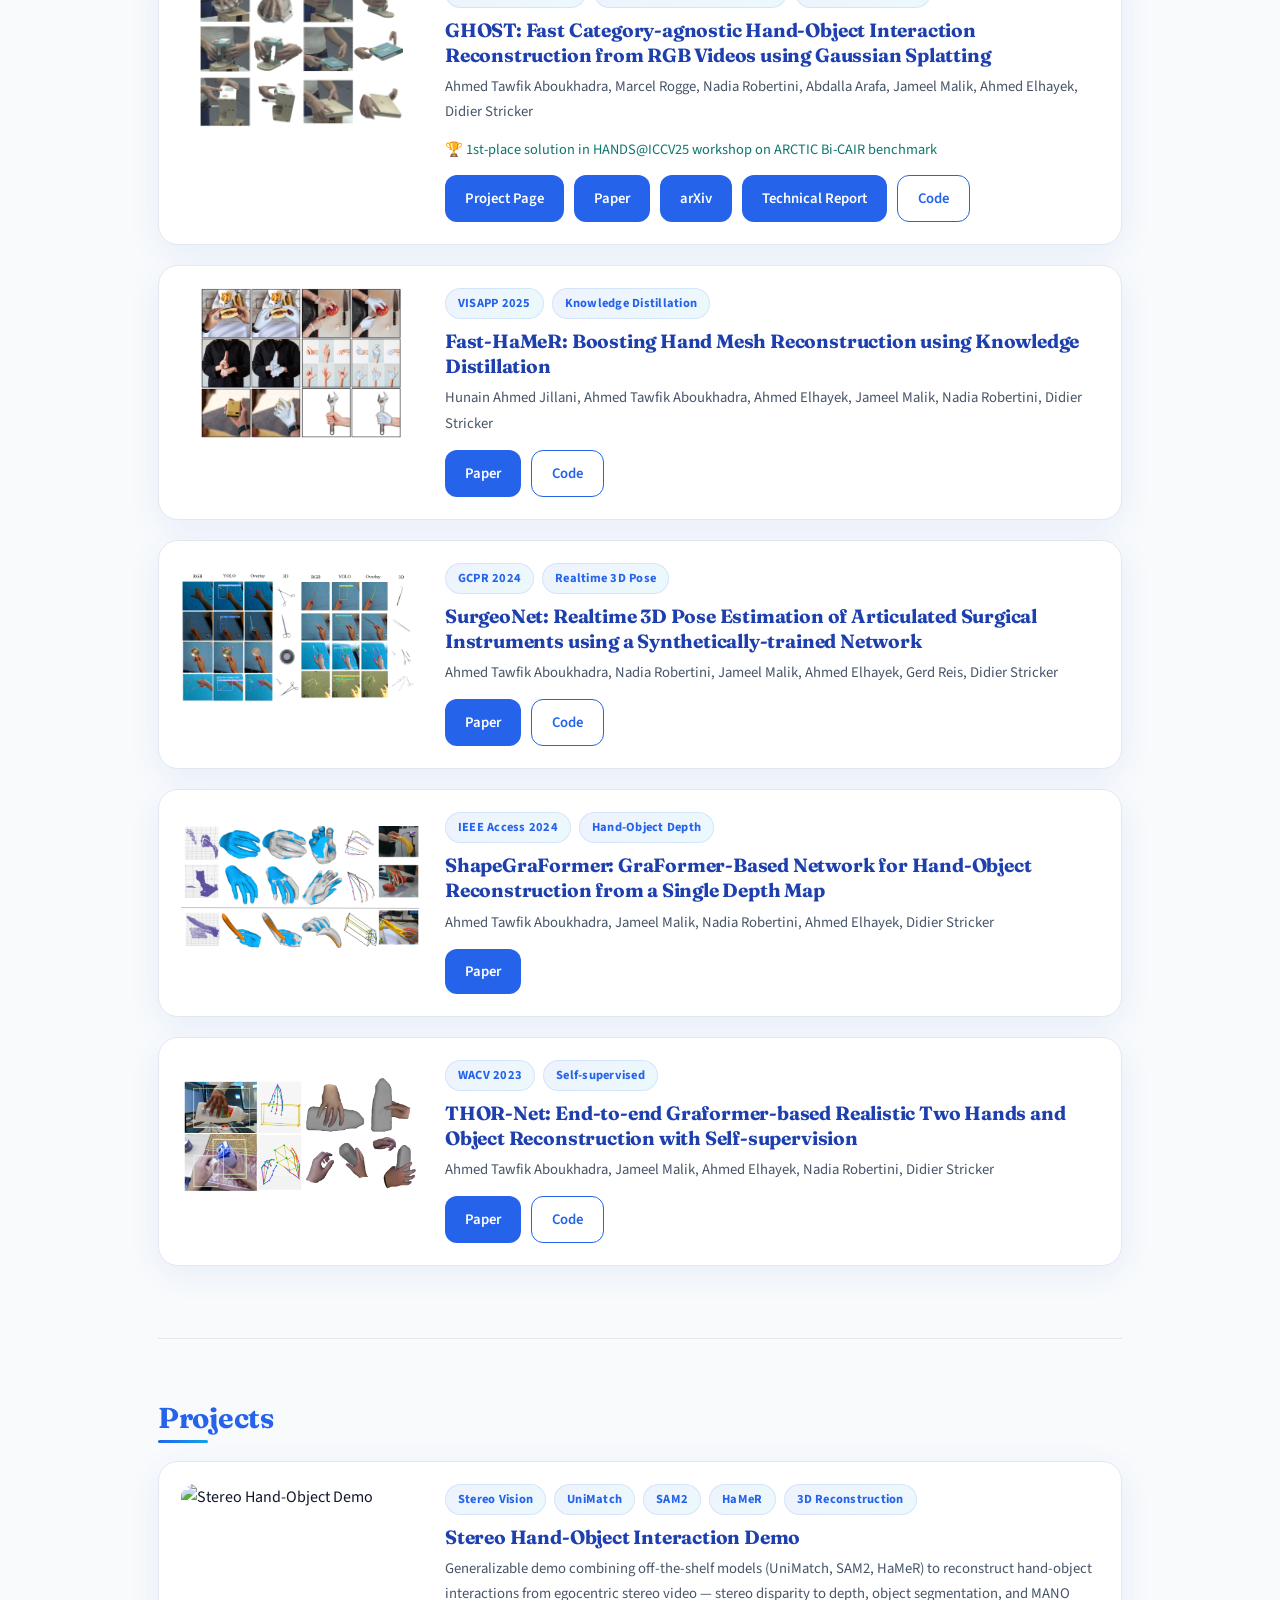
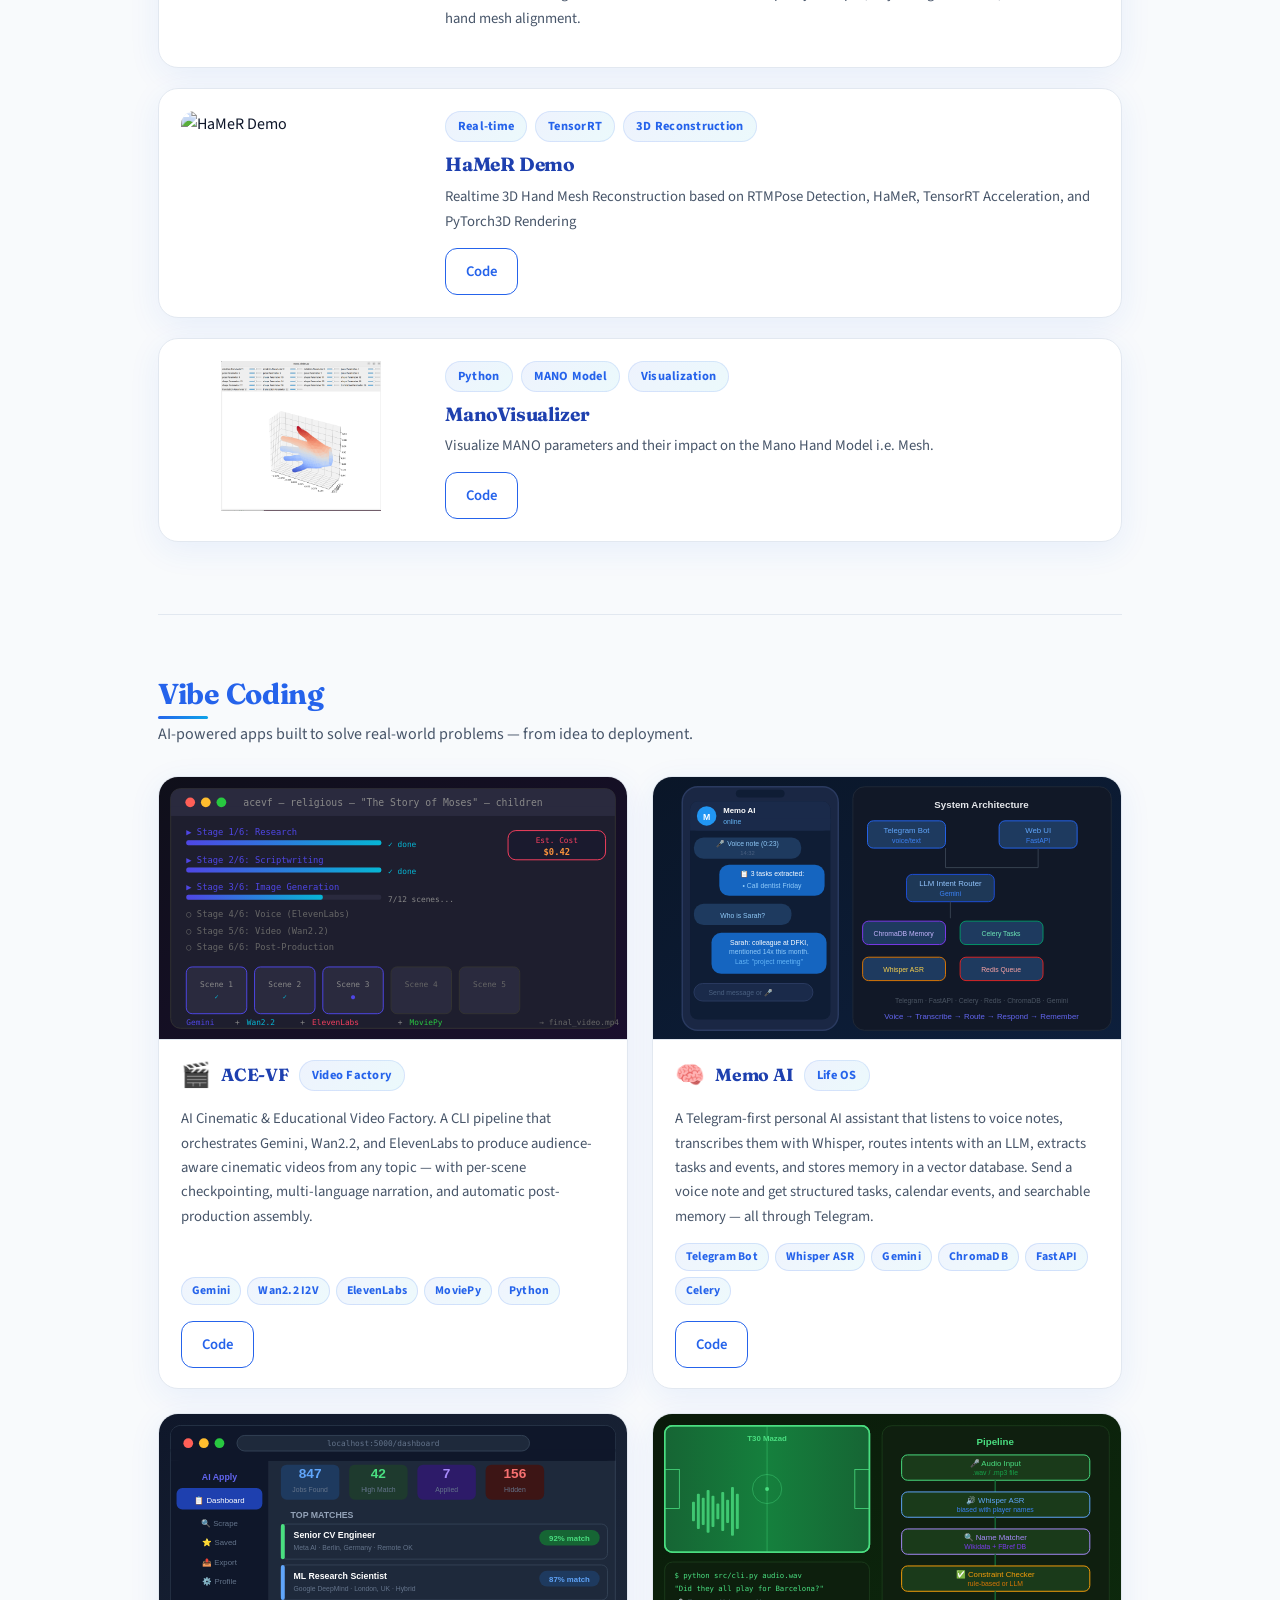
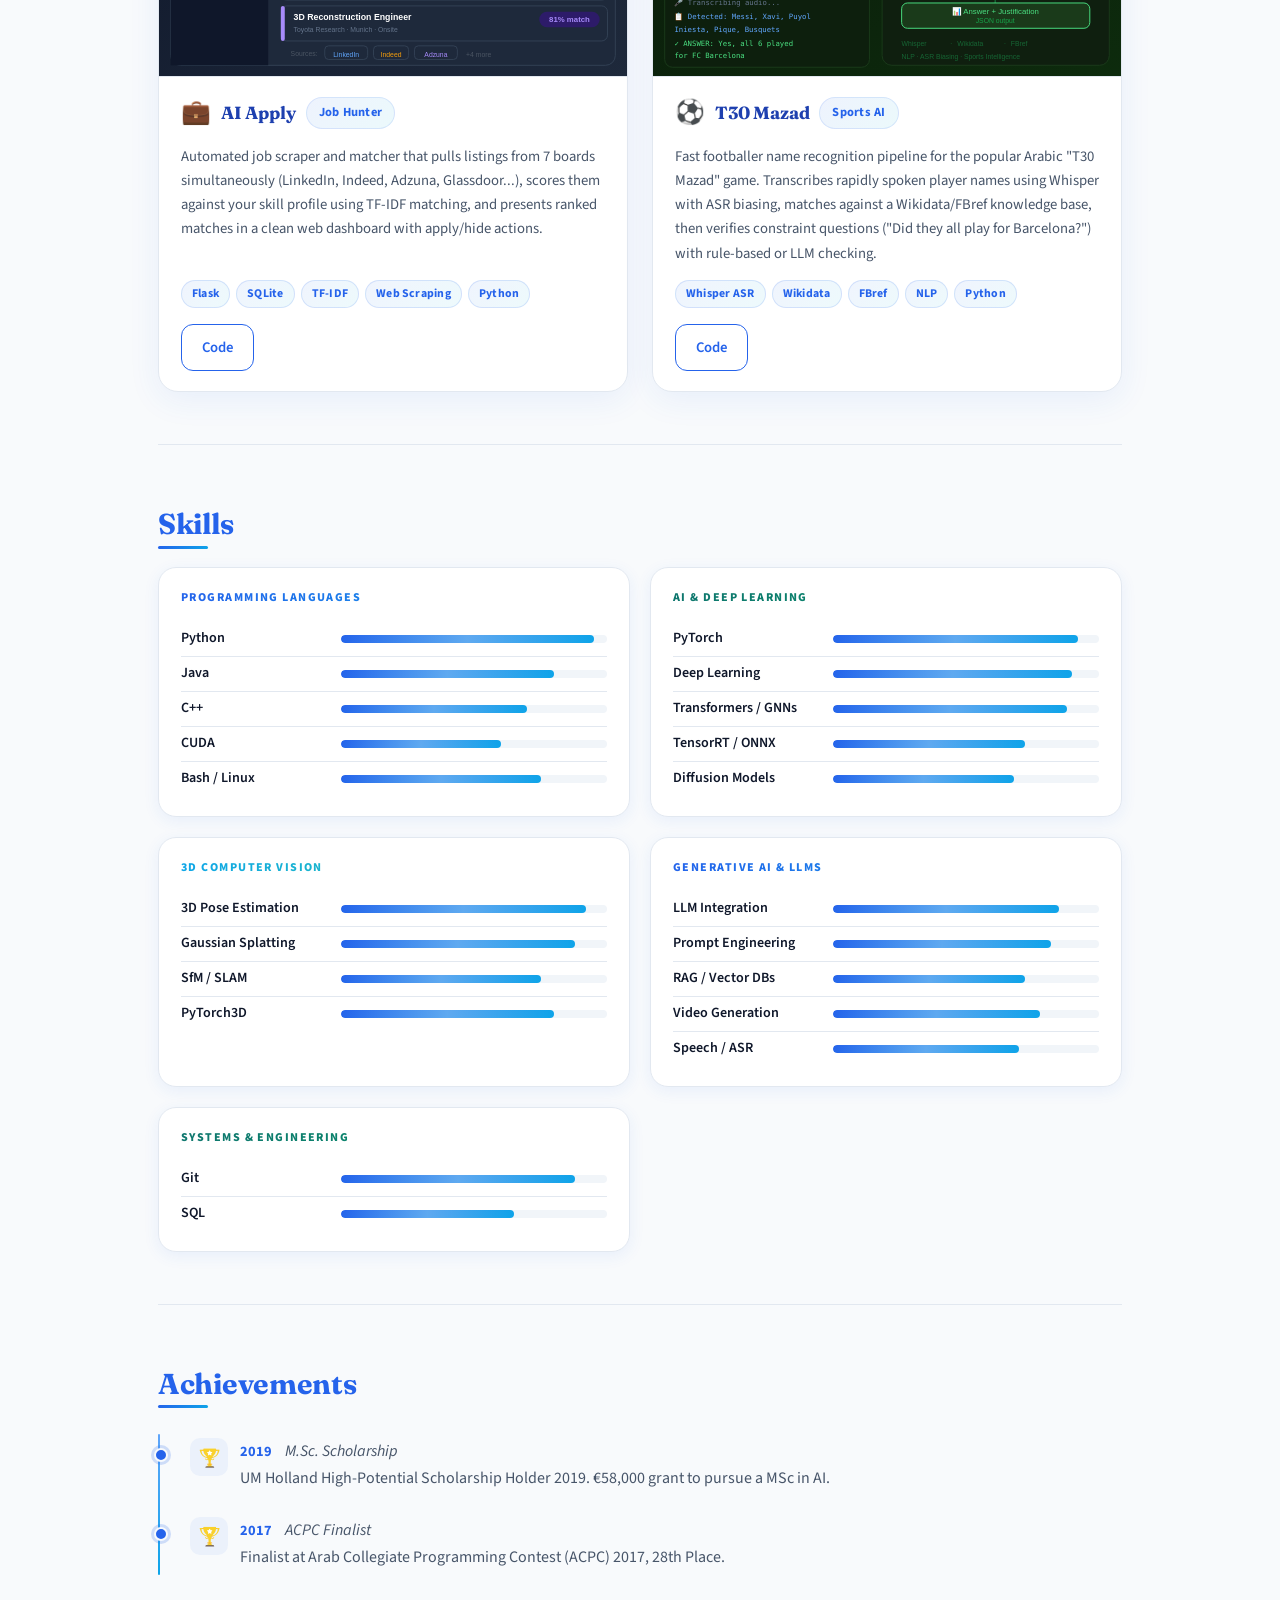
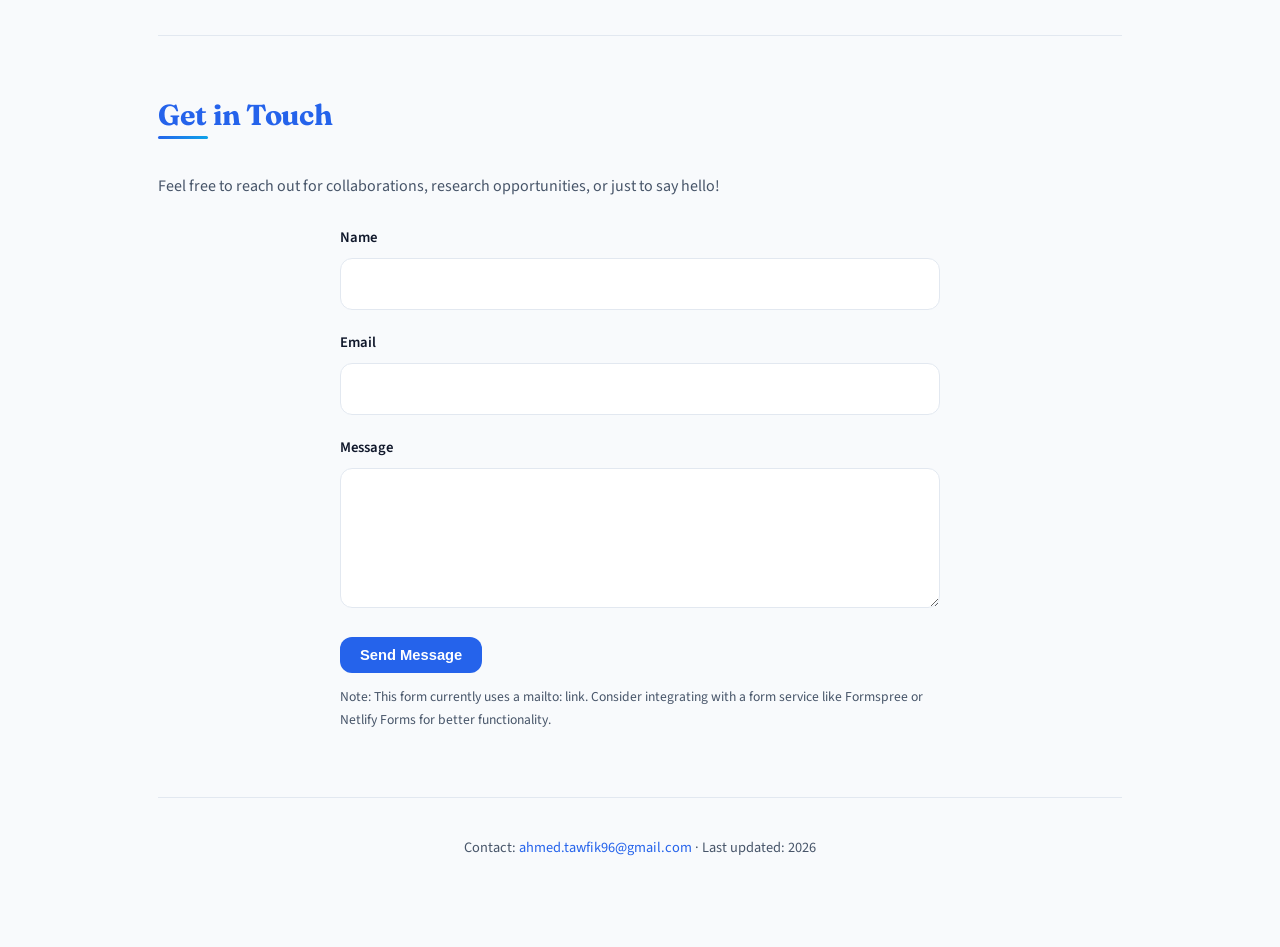
==== commit 80fe4560: "Add CVPR paper link and update GHOST citation" ====
--- a/index.html
+++ b/index.html
@@ -429,6 +429,7 @@
 							<p style="font-size: 0.9rem; color: var(--secondary); margin-top: 8px; margin-bottom: 12px;">🏆 1st-place solution in HANDS@ICCV25 workshop on ARCTIC Bi-CAIR benchmark</p>
 							<div class="project-actions">
 								<a class="btn" href="ghost/">Project Page</a>
+								<a class="btn" href="https://openaccess.thecvf.com/content/CVPR2026F/html/Aboukhadra_GHOST_Fast_Category-Agnostic_Hand-Object_Interaction_Reconstruction_from_RGB_Videos_Using_CVPRF_2026_paper.html">Paper</a>
 								<a class="btn" href="https://arxiv.org/abs/2603.18912">arXiv</a>
 								<a class="btn" href="https://hands-workshop.org/files/2025/DFKI-AV.pdf">Technical Report</a>
 								<a class="btn btn-outline" href="https://github.com/ATAboukhadra/GHOST">Code</a>
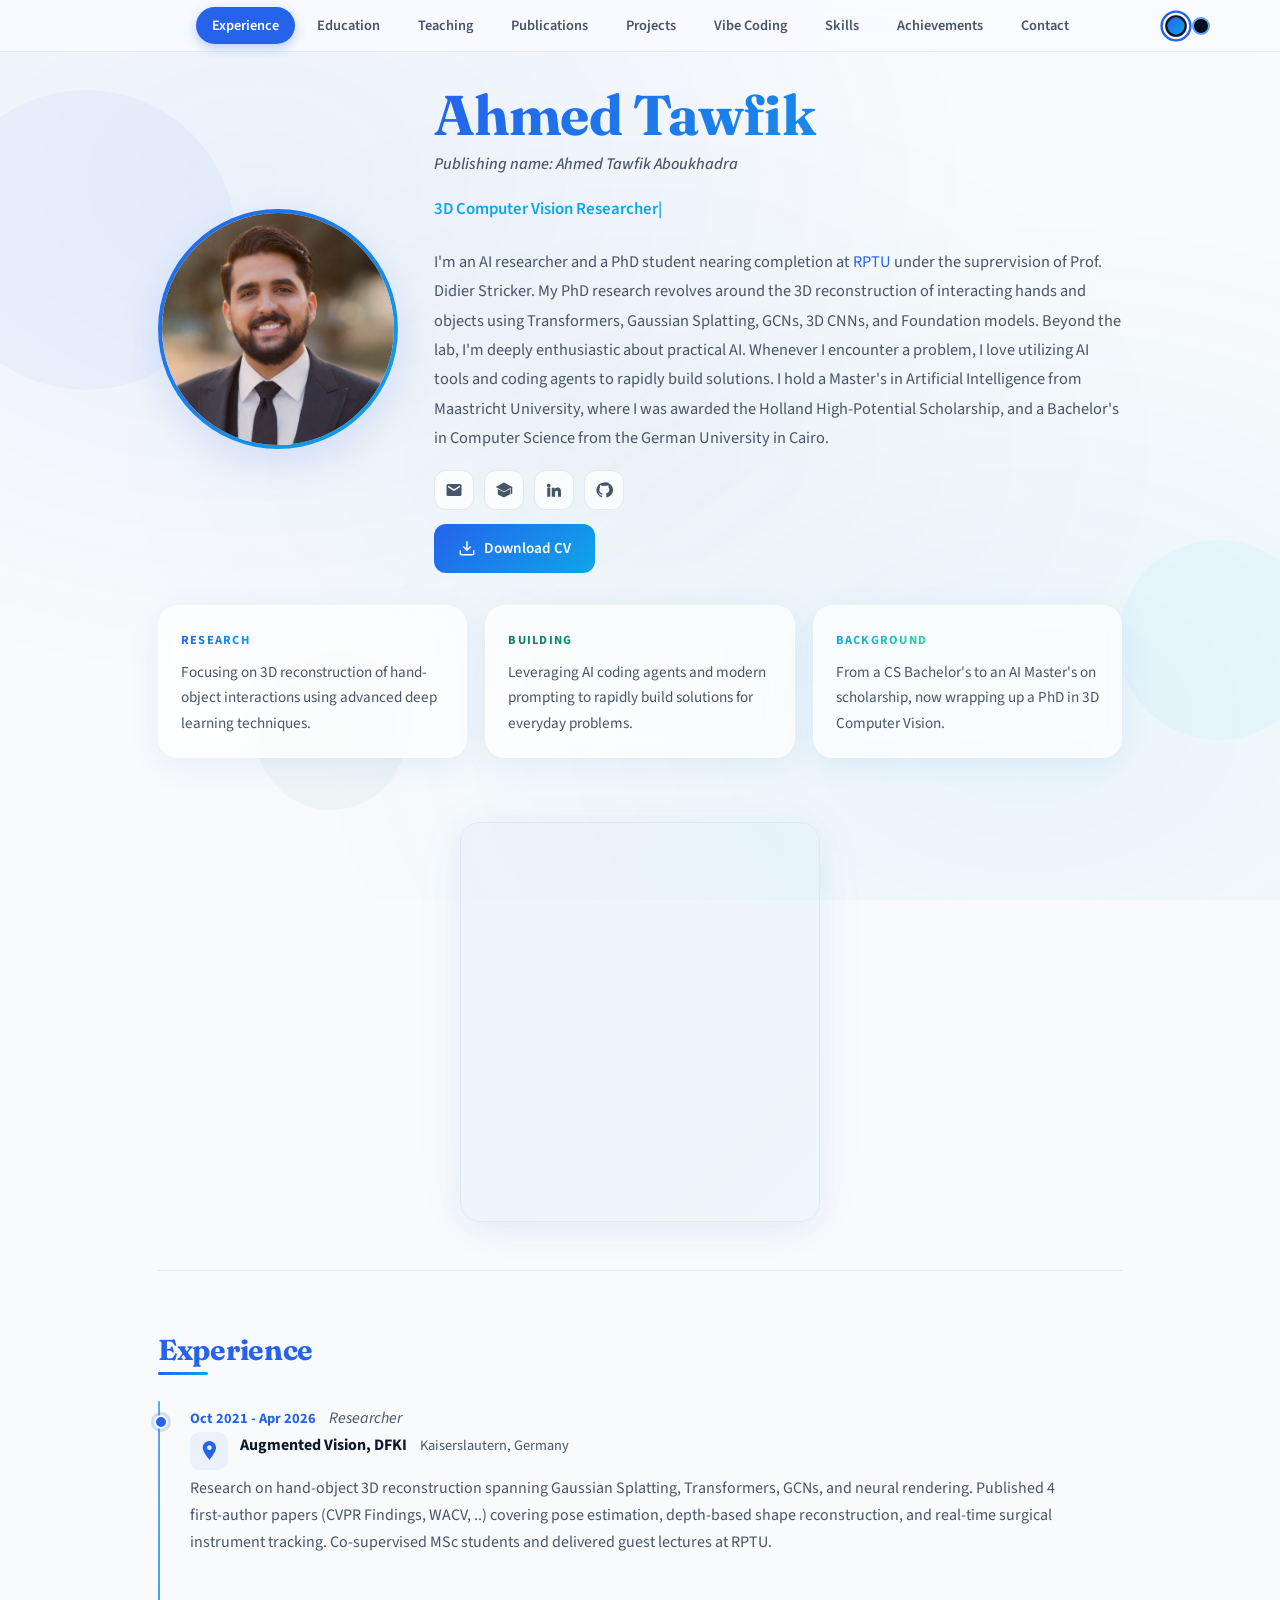
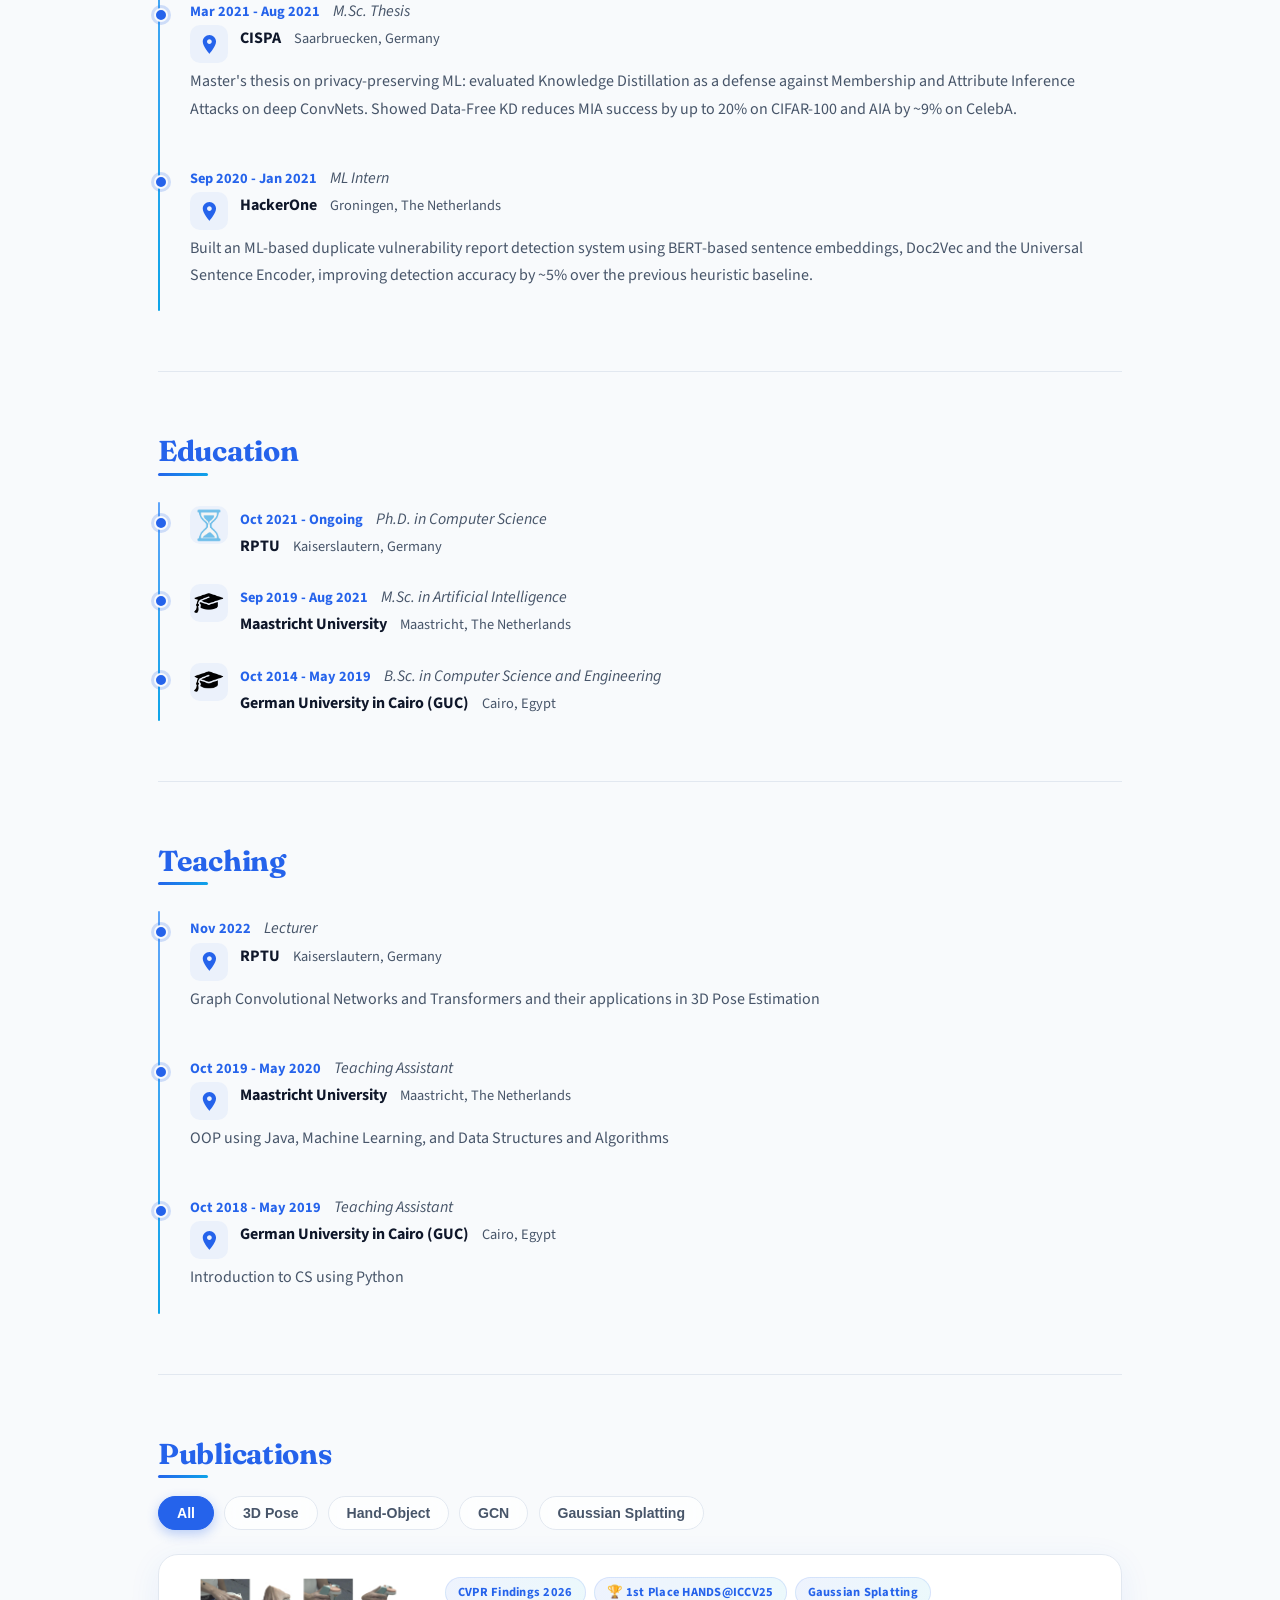
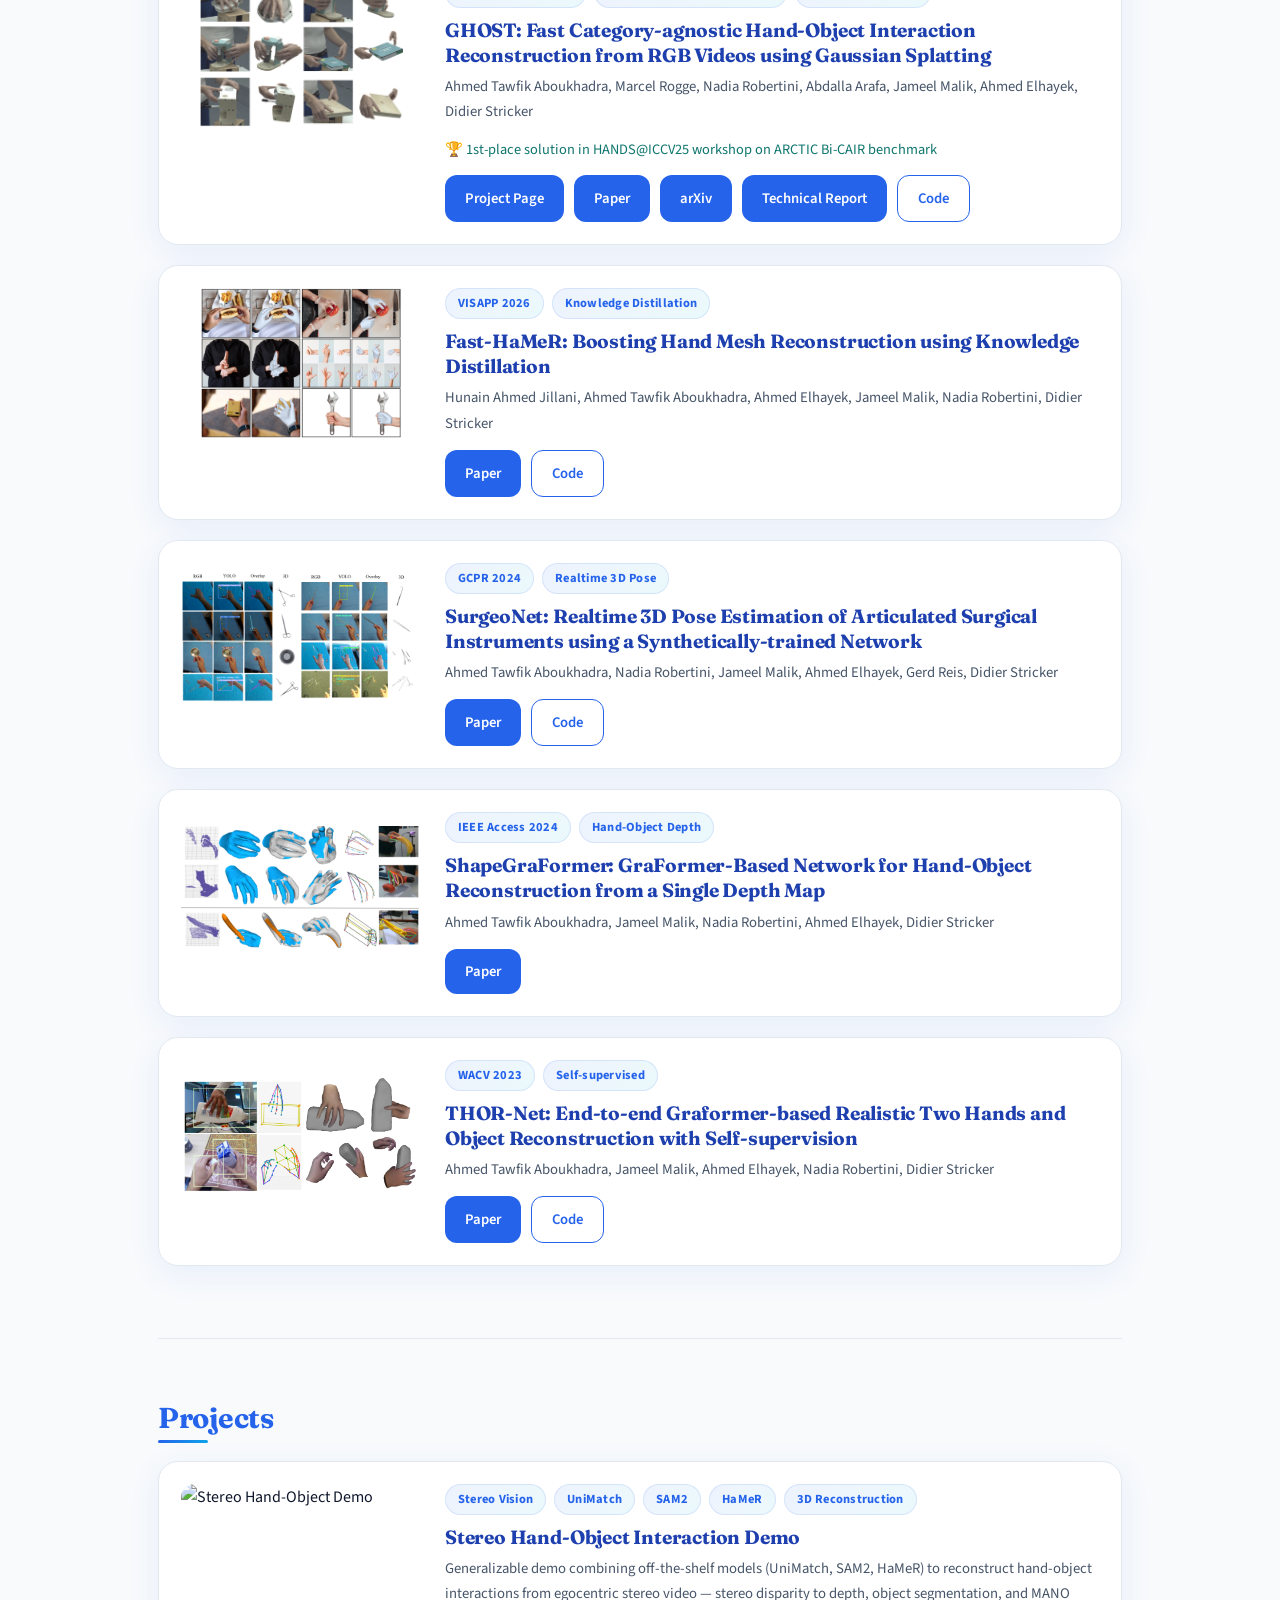
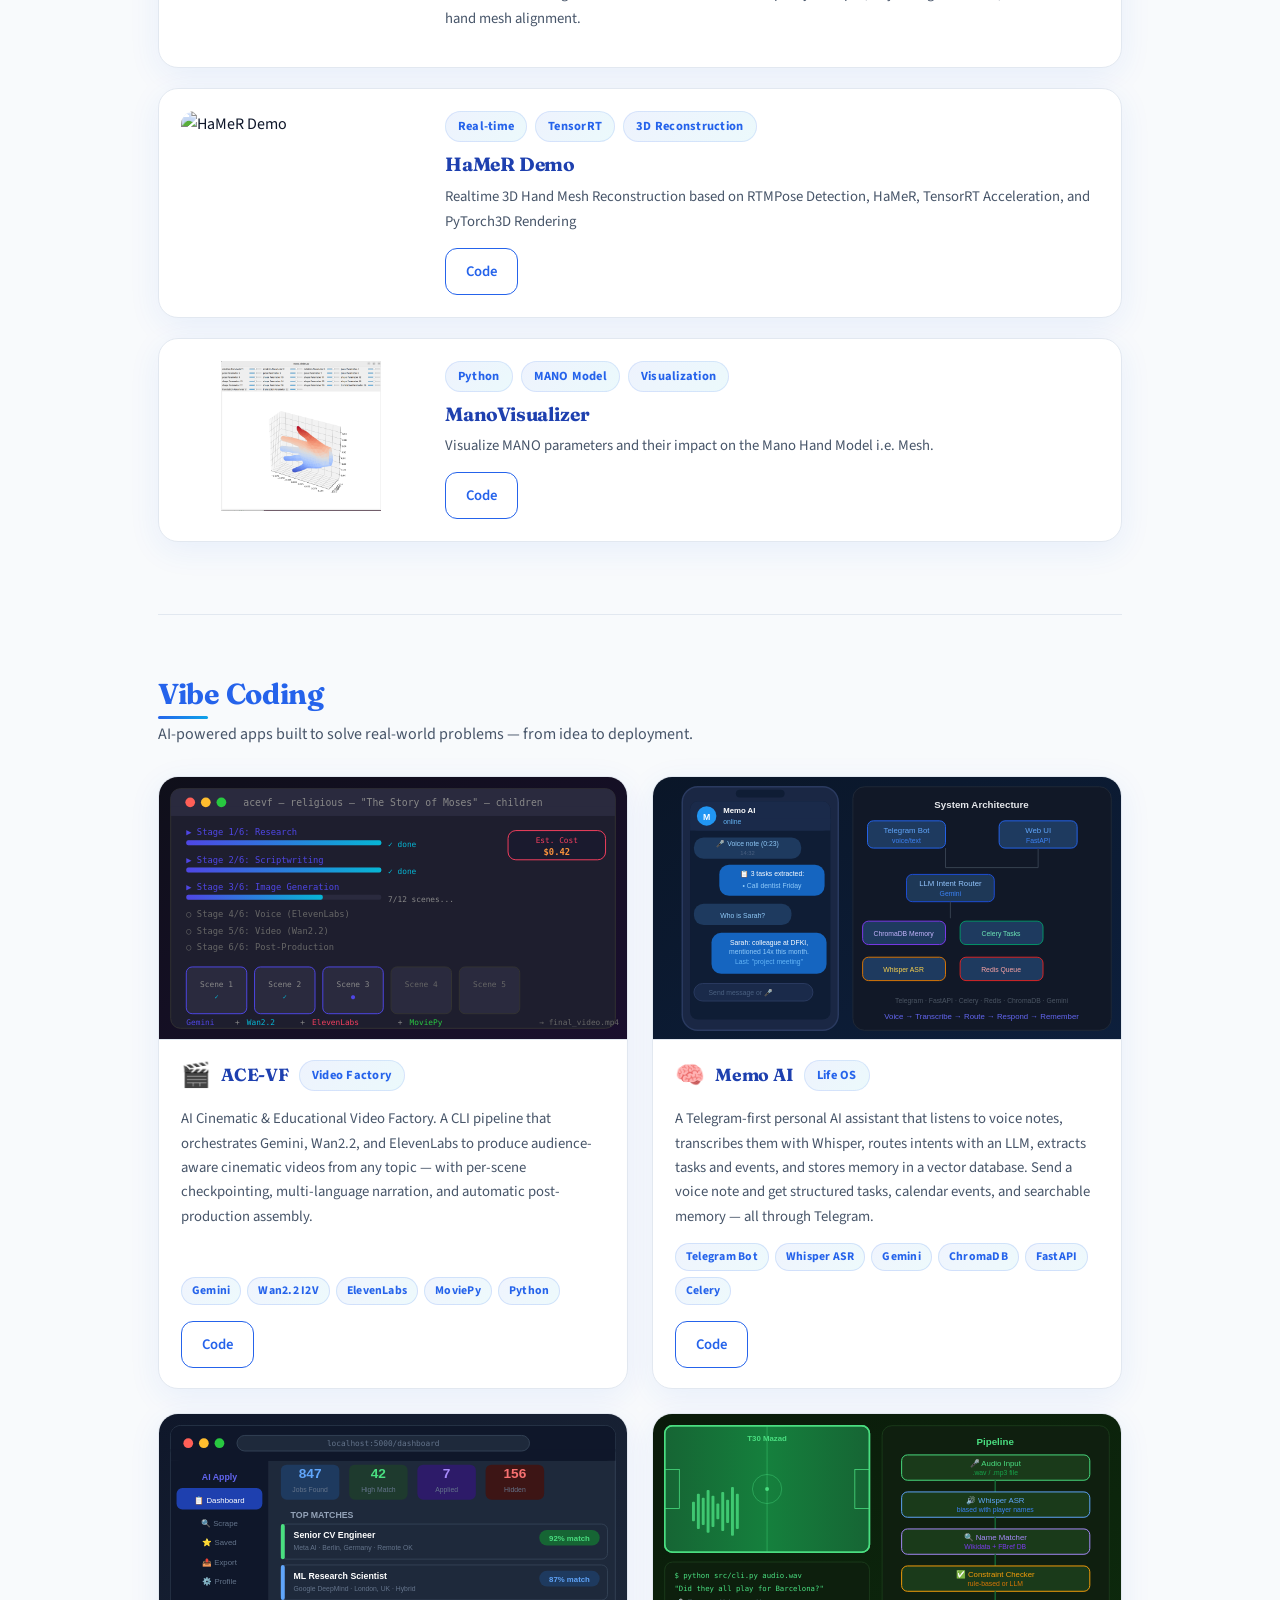
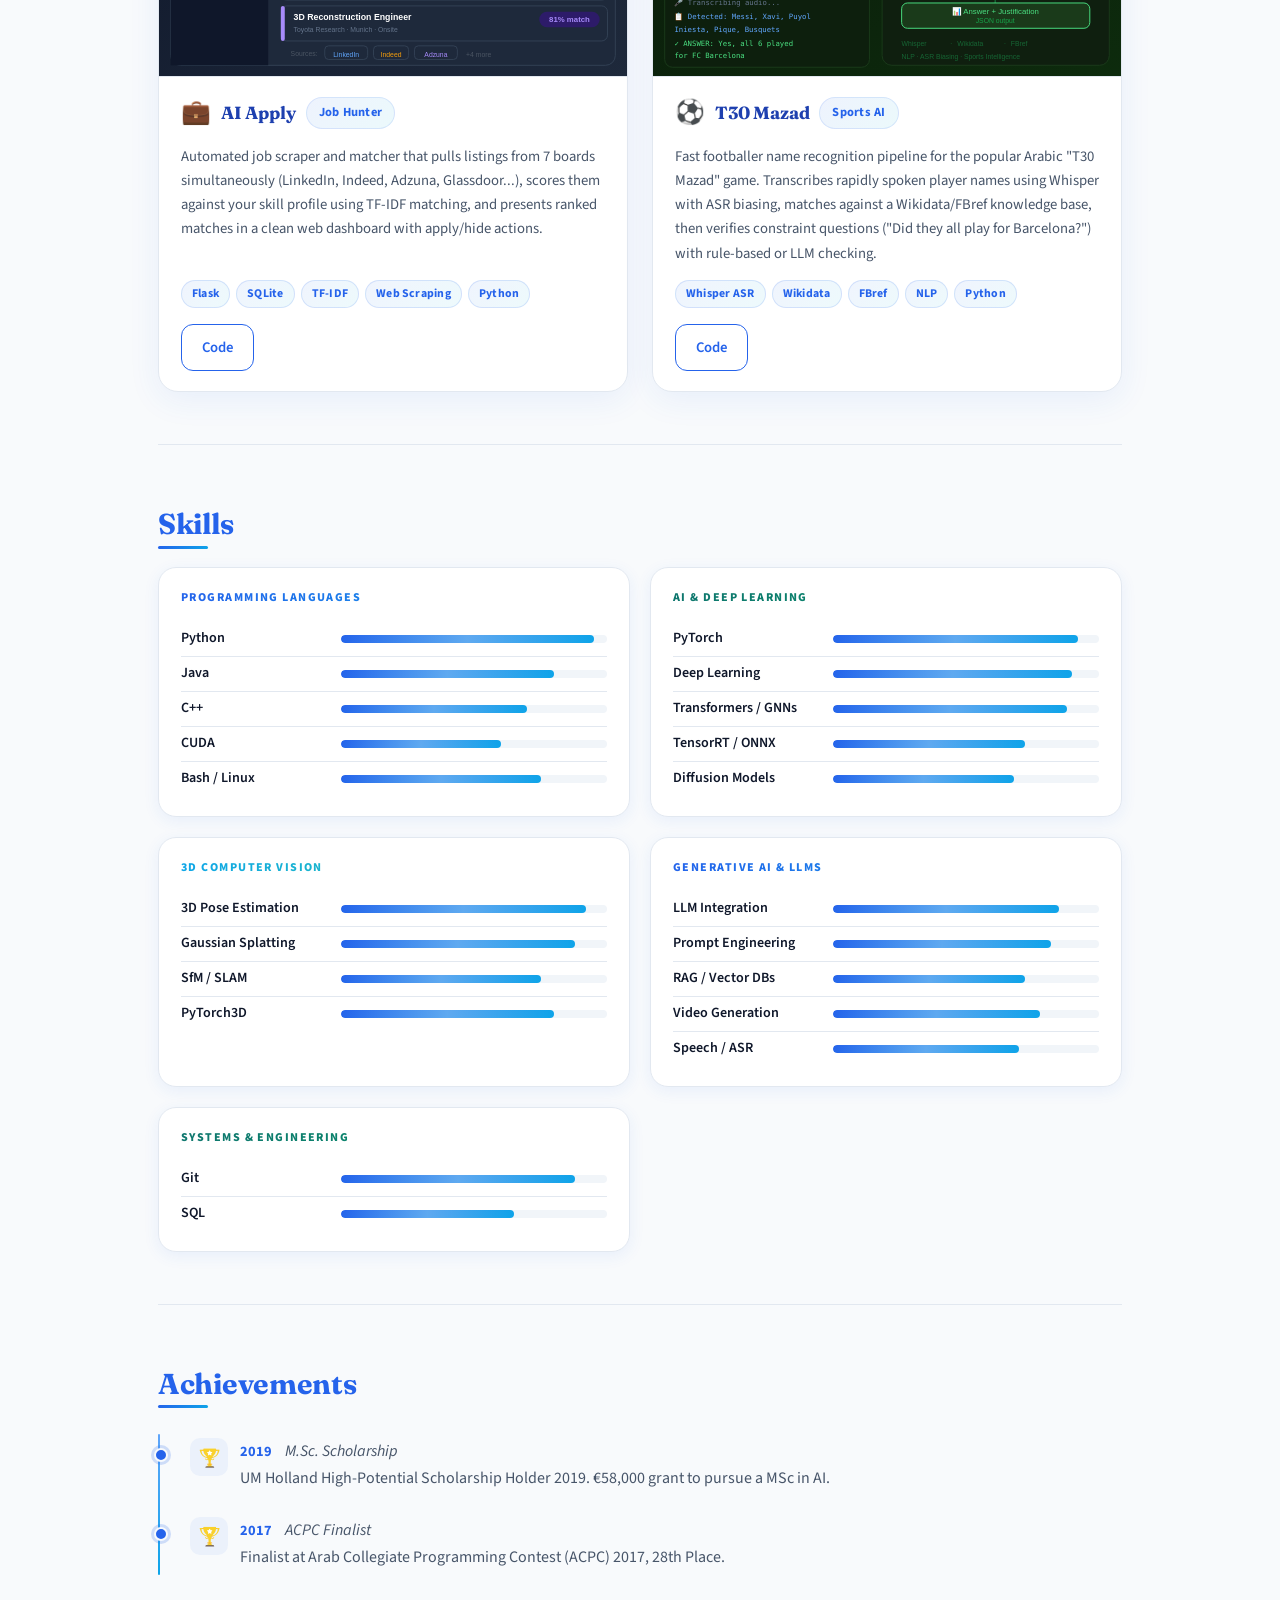
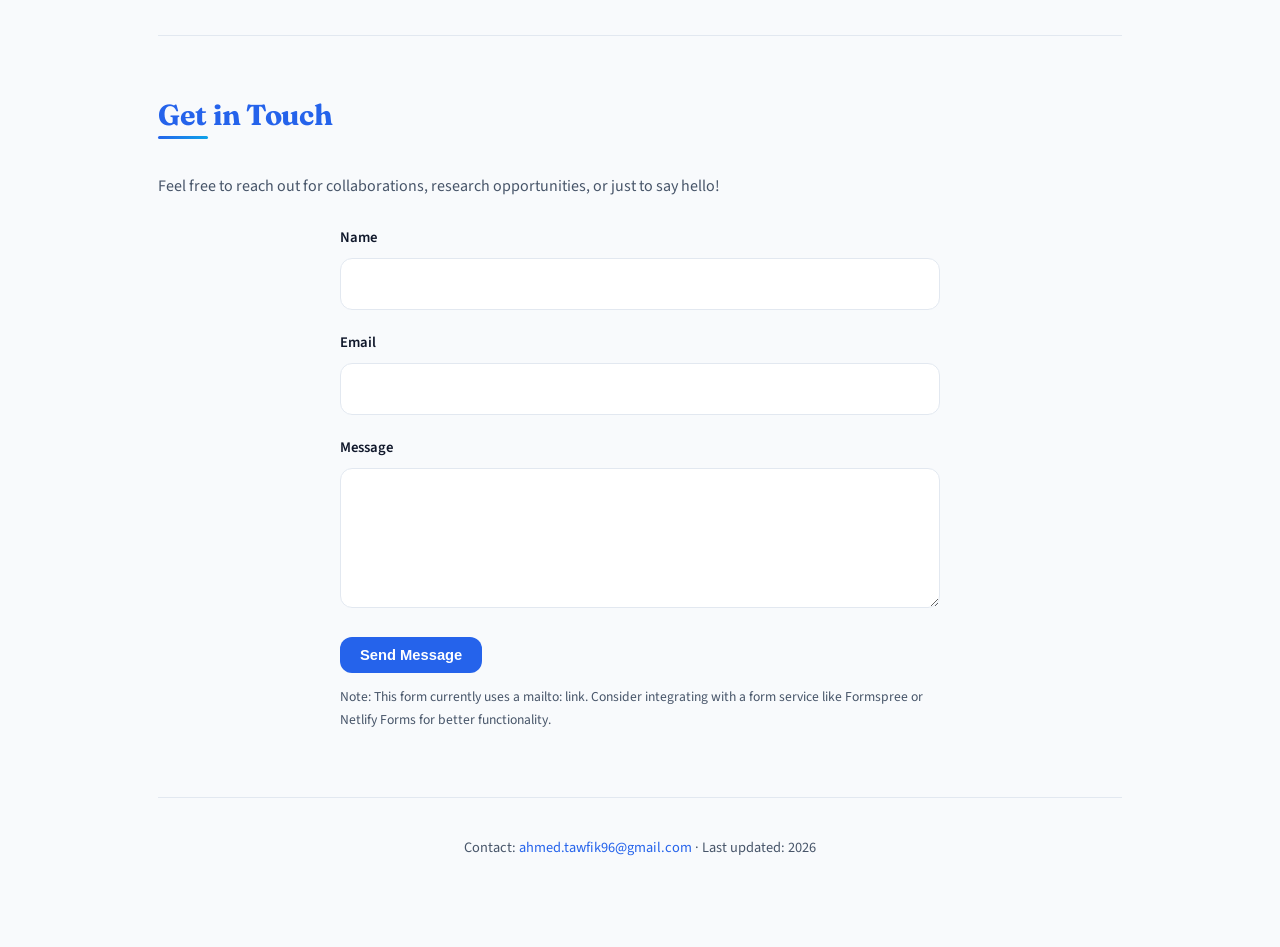
==== commit 8a98e9e3: "Update Fast-HaMeR paper link to SciTePress and fix VISAPP year to 2026 Co-Authored-By: Claude Opus 4" ====
--- a/index.html
+++ b/index.html
@@ -457,13 +457,13 @@
 						</div>
 						<div class="project-info">
 							<div class="project-meta">
-								<span class="badge">VISAPP 2025</span>
+								<span class="badge">VISAPP 2026</span>
 								<span class="badge">Knowledge Distillation</span>
 							</div>
 							<h3>Fast-HaMeR: Boosting Hand Mesh Reconstruction using Knowledge Distillation</h3>
 							<p class="project-authors">Hunain Ahmed Jillani, Ahmed Tawfik Aboukhadra, Ahmed Elhayek, Jameel Malik, Nadia Robertini, Didier Stricker</p>
 							<div class="project-actions">
-								<a class="btn" href="https://www.dfki.de/fileadmin/user_upload/import/16578_Fast-HaMeR_CR_Updated.pdf">Paper</a>
+								<a class="btn" href="https://www.scitepress.org/Papers/2026/143089/143089.pdf">Paper</a>
 								<a class="btn btn-outline" href="https://github.com/hunainahmedj/Fast-HaMeR">Code</a>
 							</div>
 						</div>
